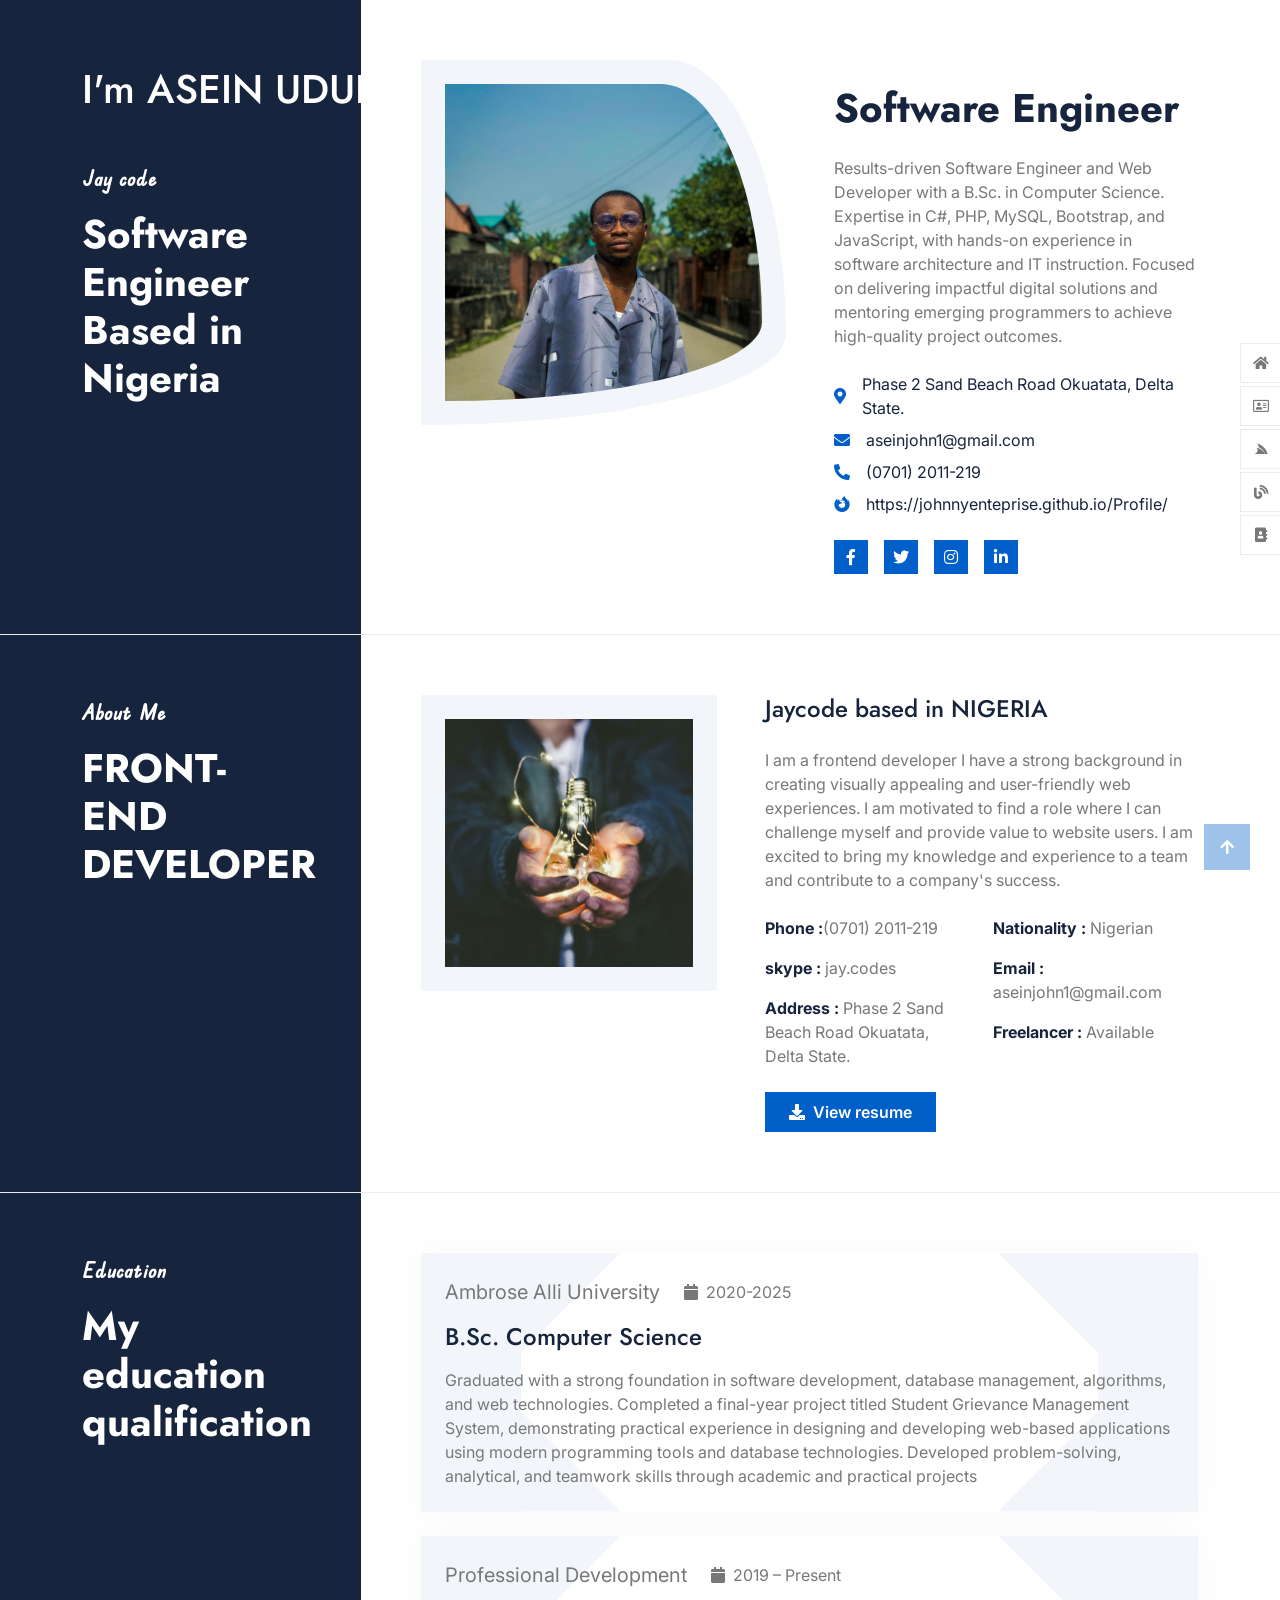
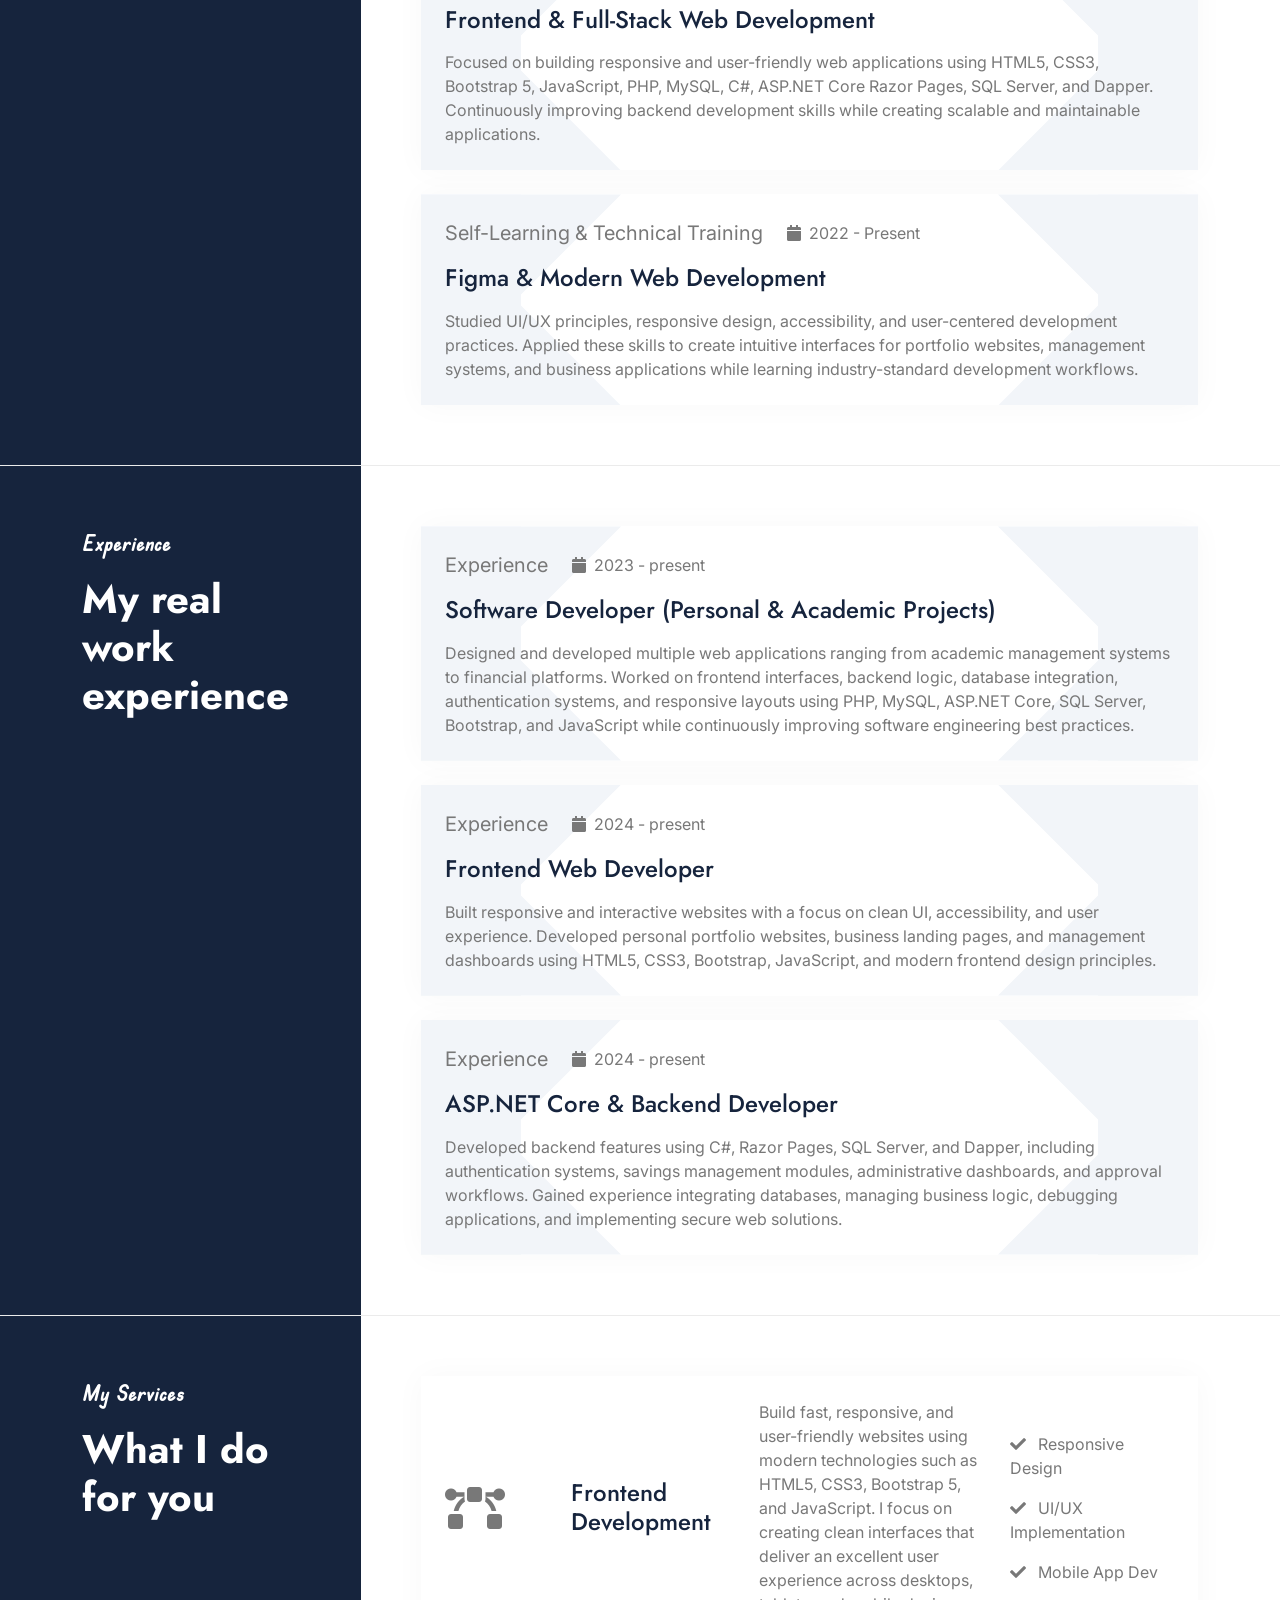
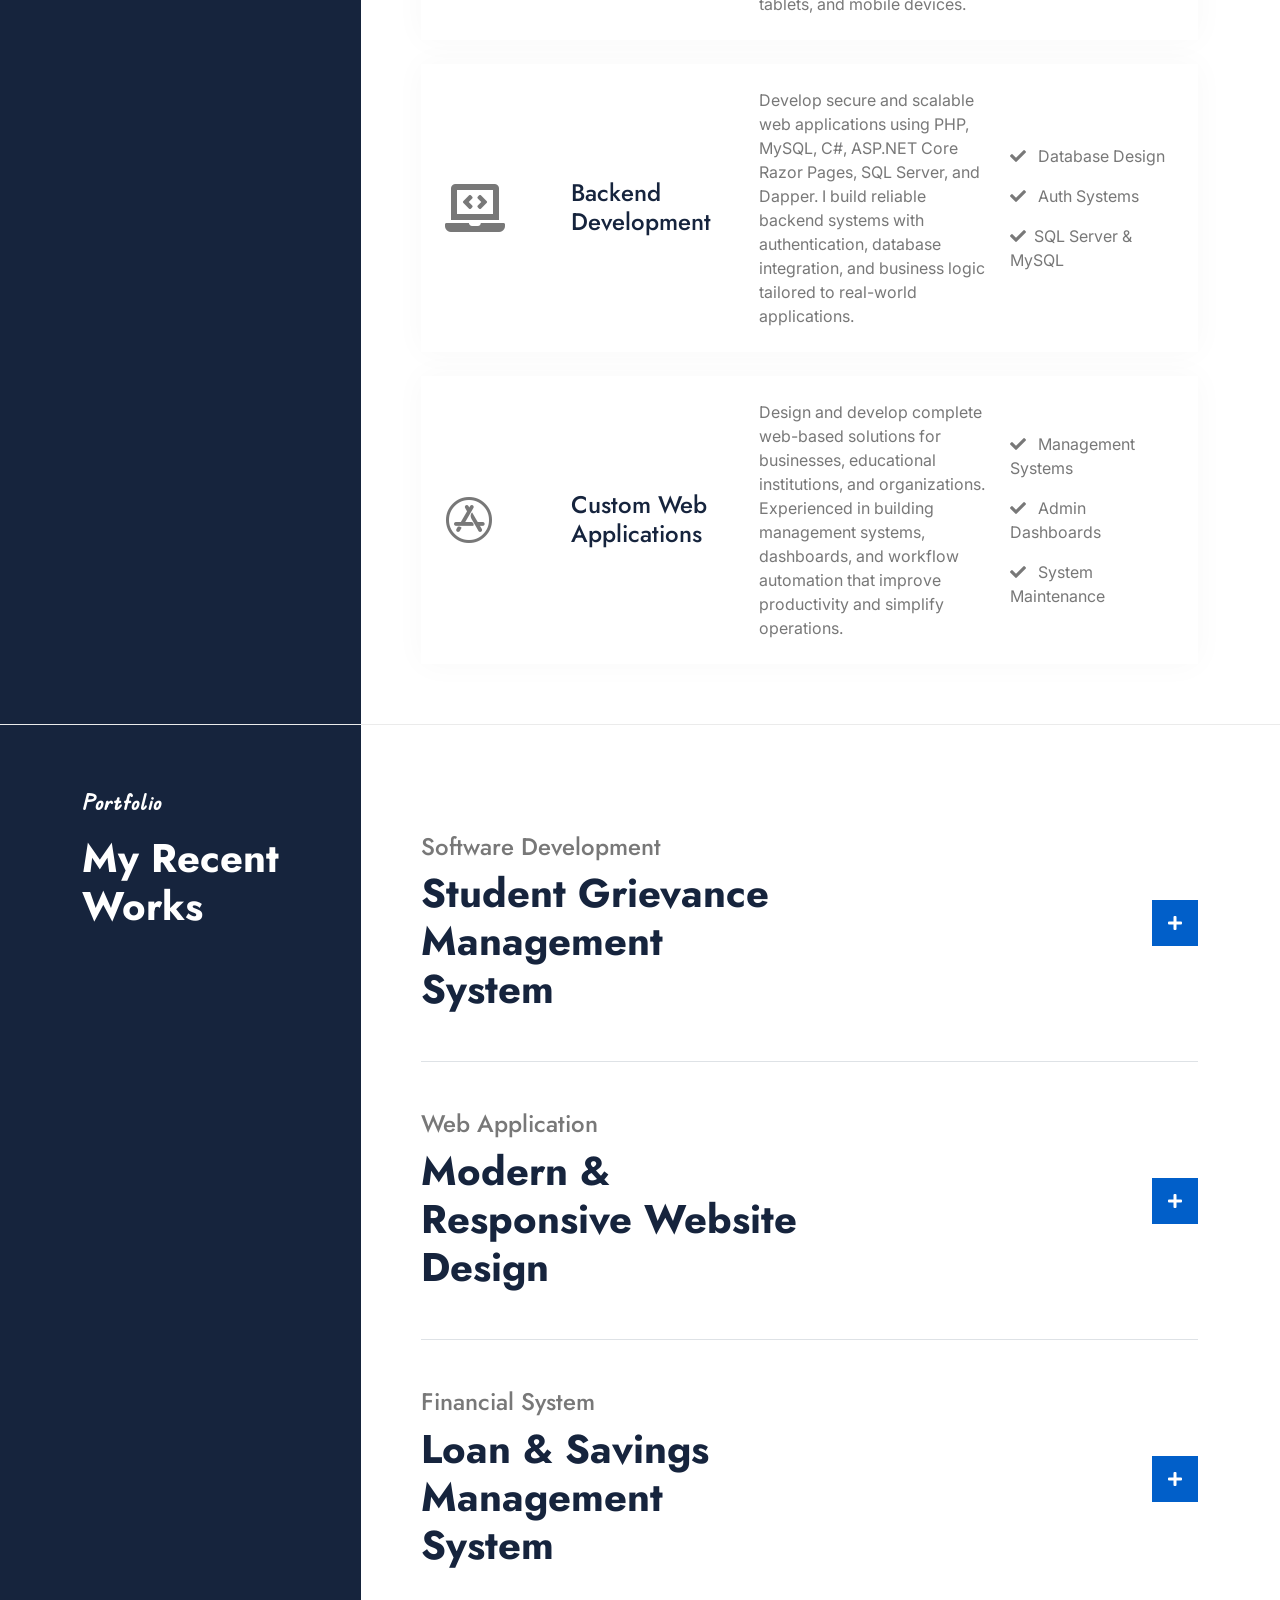
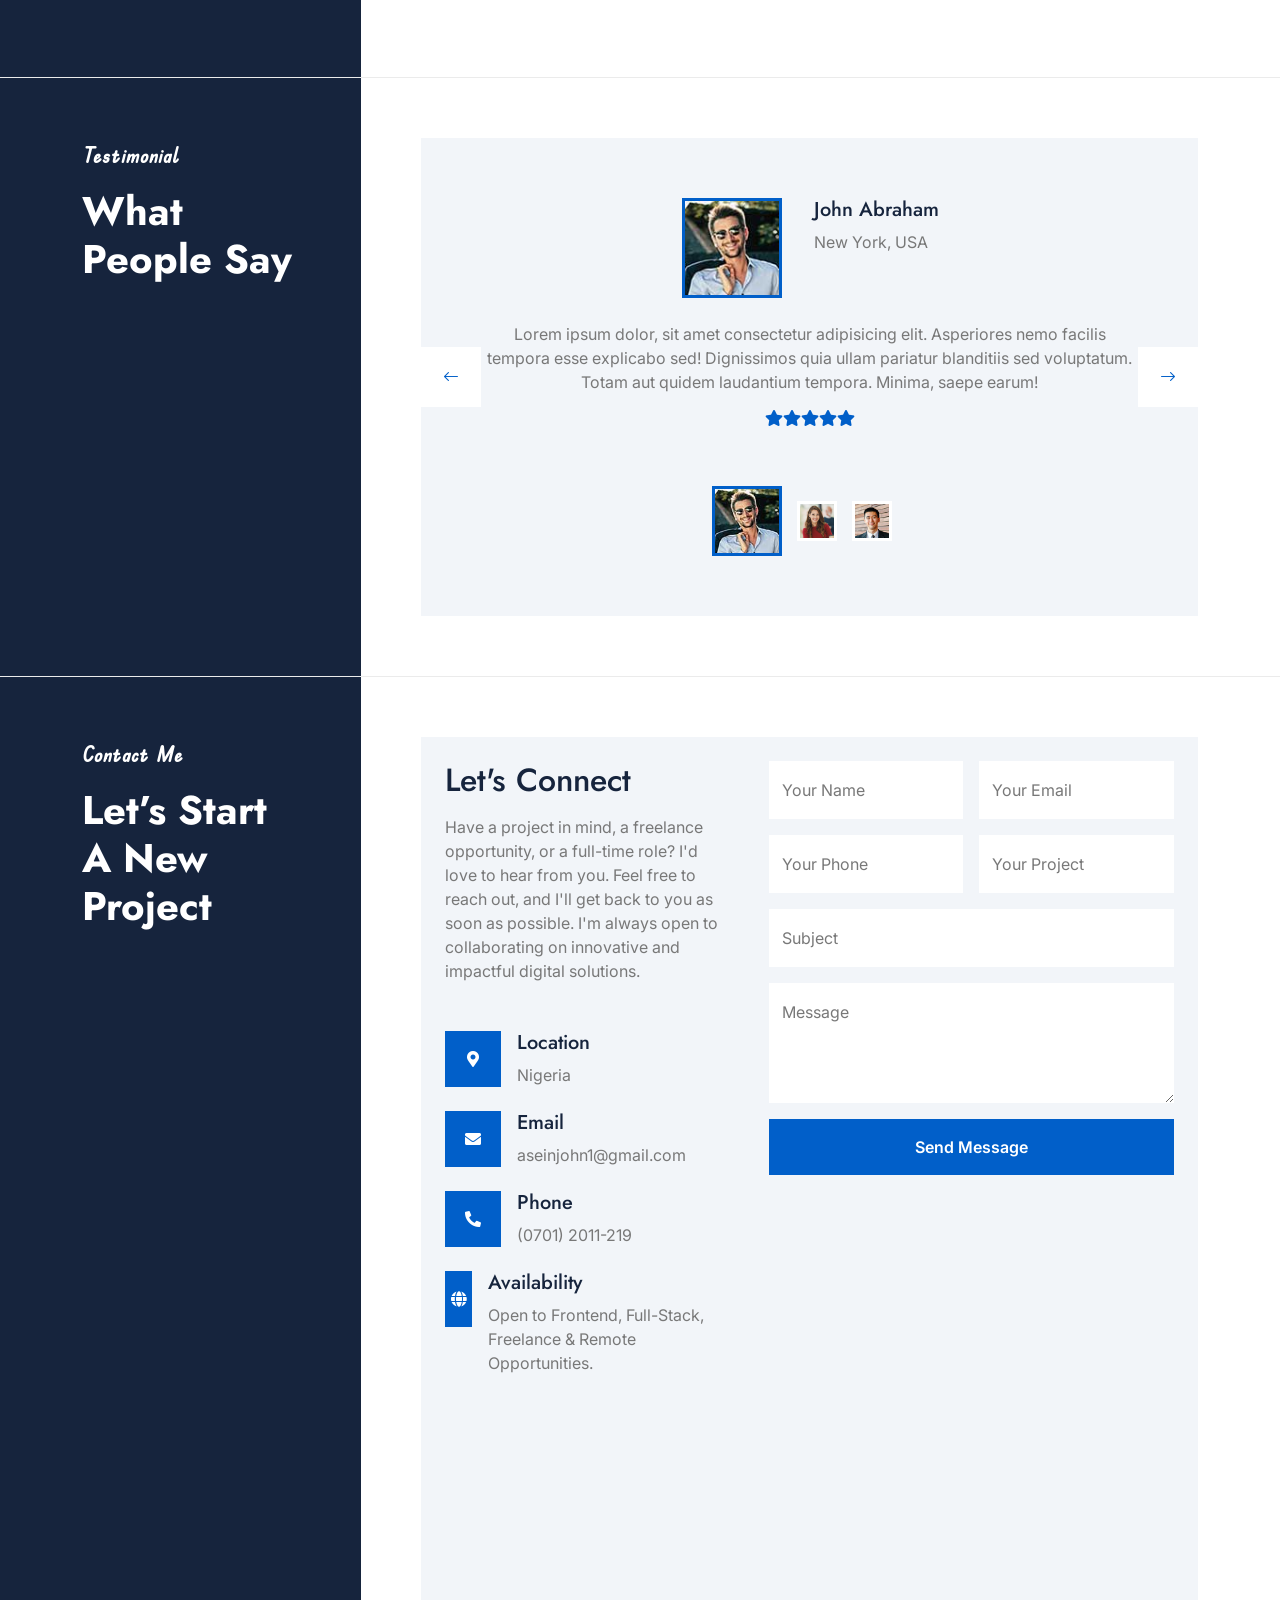
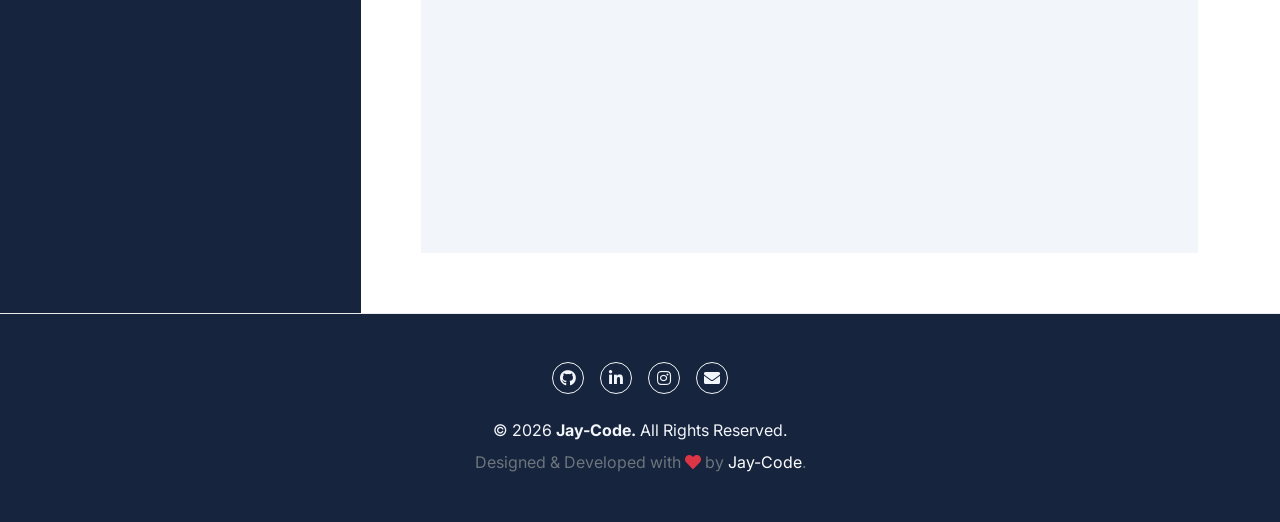
==== jaycoat-portfolio/index.html @ 839c41bf "Update contact page and deploy" ====
<!DOCTYPE html>
<html lang="en">

    <head>
        <meta charset="utf-8">
        <title>AUE - Jay-Code | Software Engineer</title>
        <meta content="width=device-width, initial-scale=1.0" name="viewport">
        <meta content="" name="keywords">
        <meta content="" name="description">

        <!-- Google Web Fonts -->
        <link rel="preconnect" href="https://fonts.googleapis.com">
        <link rel="preconnect" href="https://fonts.gstatic.com" crossorigin>
        <link href="https://fonts.googleapis.com/css2?family=Inter:wght@100..900&family=Edu+TAS+Beginner:wght@400..700&family=Jost:ital,wght@0,100..900;1,100..900&display=swap" rel="stylesheet">

        <!-- Icon Font Stylesheet -->
        <link rel="stylesheet" href="https://use.fontawesome.com/releases/v5.15.4/css/all.css"/>
        <link href="https://cdn.jsdelivr.net/npm/bootstrap-icons@1.4.1/font/bootstrap-icons.css" rel="stylesheet">

        <!-- Libraries Stylesheet -->
        <link rel="stylesheet" href="lib/animate/animate.min.css"/>
        <link href="lib/lightbox/css/lightbox.min.css" rel="stylesheet">
        <link href="lib/owlcarousel/assets/owl.carousel.min.css" rel="stylesheet">

        <link rel="icon" href="images/logo.png" type="image/x-icon">

        <!-- Customized Bootstrap Stylesheet -->
        <link href="css/bootstrap.min.css" rel="stylesheet">

        <!-- Template Stylesheet -->
        <link href="css/style.css" rel="stylesheet">

      

        <style>
            body.loader-active {
                overflow: hidden;
            }

            .site-loader {
                position: fixed;
                inset: 0;
                z-index: 99999;
                display: flex;
                align-items: center;
                justify-content: center;
                background: linear-gradient(135deg, #0f172a 0%, #111827 100%);
                transition: opacity 0.4s ease, visibility 0.4s ease;
            }

            .site-loader.is-hidden {
                opacity: 0;
                visibility: hidden;
                pointer-events: none;
            }

            .site-loader .loader-card {
                width: min(90vw, 420px);
                padding: 28px 24px;
                border-radius: 20px;
                background: rgba(255, 255, 255, 0.1);
                backdrop-filter: blur(12px);
                border: 1px solid rgba(255, 255, 255, 0.15);
                box-shadow: 0 20px 45px rgba(0, 0, 0, 0.35);
            }

            .site-loader .progress-bar {
                width: 100%;
                height: 30px;
                background: rgba(255, 255, 255, 0.18);
                border-radius: 999px;
                overflow: hidden;
                position: relative;
            }

            .site-loader .bar-fill {
                width: 0%;
                height: 100%;
                background: linear-gradient(90deg, #024abf 0%, #2b6fd6 100%);
                transition: width 0.06s linear;
            }

            .site-loader .percent {
                position: absolute;
                inset: 0;
                display: grid;
                place-items: center;
                font-weight: 700;
                color: #fff;
                font-size: 0.95rem;
            }

            .site-loader .status {
                display: block;
                margin-top: 15px;
                text-align: center;
                font-size: 1rem;
                color: #e5e7eb;
            }
        </style>
    </head>

    <body>

        <div id="siteLoader" class="site-loader">
            <div class="loader-card">
                <div class="progress-bar">
                    <div class="bar-fill"></div>
                    <div class="percent">0%</div>
                </div>
                <span class="status">Loading...</span>
            </div>
        </div>


        <!-- Navbar Start -->
        <div class="container-fluid nav-section border-0">
            <nav class="navbar navbar-light">
                <div class="navbar-nav flex-column">
                    <a href="#jayHome" class="nav-item nav-link active"><span class="fa fa-home"></span> Home</a>
                    <a href="#jayAbout" class="nav-item nav-link"><span class="far fa-address-card"></span> About</a>
                    <a href="#jayService" class="nav-item nav-link"><span class="fab fa-servicestack"></span> Service</a>
                    <a href="#jayPortfolio" class="nav-item nav-link"><span class="fa fa-blog"></span> Projects</a>
                    <a href="#jayContact" class="nav-item nav-link"><span class="fas fa-address-book"></span> Contact</a>
                </div>
            </nav>
        </div>
        <!-- Navbar End -->

        <!-- Header Start -->
        <div class="container-fluid" id="jayHome">
            <div class="container">
                <div class="row g-0">
                    <div class="col-12 col-lg-3">
                        <div class="header-content bg-dark h-100 pt-6 pe-6 pb-6">
                            <a href="index.html" class="navbar-brand d-inline-flex pb-5 wow fadeInUp" data-wow-delay="0.1s">
                                <h1 class="display-8 text-white mb-0">I'm ASEIN UDUEHI</h1>
                            </a>
                            <div class="text-start d-flex flex-column justify-content-center wow fadeInUp" data-wow-delay="0.3s">
                                <p class="text-white sub-title"> Jay code </p>
                                <h1 class="display-6 text-white mb-0">Software Engineer Based in Nigeria</h1>
                            </div>
                        </div>
                    </div>
                    <div class="col-12 col-lg-9">
                        <div class="header-img d-flex h-100 pt-6 ps-6 pb-6">
                            <div class="row g-5">
                                <div class="col-xl-6 wow fadeInUp" data-wow-delay="0.1s">
                                    <div class="bg-light p-4" style="border-radius: 68% 32% 100% 0% / 0% 75% 25% 100%;">
                                        <img src="img/header-img.jpg" class="img-fluid w-100" style="border-radius: 68% 32% 100% 0% / 0% 75% 25% 100%;" alt="Asein Uduehi">
                                    </div>
                                </div>
                                <div class="col-xl-6 wow fadeInUp" data-wow-delay="0.3s">
                                    <h1 class="display-6 mb-4">  <h1 class="display-6 mb-4"><span id="role-swapper">Software Engineer</span></h1></h1>
                                    <p class="mb-4">
                                        Results-driven Software Engineer and Web Developer with a B.Sc. in Computer Science. 
                                        Expertise in C#, PHP, MySQL, Bootstrap, and JavaScript, with hands-on experience in software architecture and IT instruction. 
                                        Focused on delivering impactful digital solutions and mentoring emerging programmers to achieve high-quality project outcomes.
                                    </p>
                                    <div class="d-flex align-items-center mb-2">
                                        <i class="fas fa-map-marker-alt text-primary me-3"></i>
                                        <p class="text-dark mb-0">Phase 2 Sand Beach Road Okuatata, Delta State.</p>
                                    </div>
                                    <div class="d-flex align-items-center mb-2">
                                        <i class="fas fa-envelope text-primary me-3"></i>
                                        <p class="text-dark mb-0">aseinjohn1@gmail.com</p>
                                    </div>
                                    <div class="d-flex align-items-center mb-2">
                                        <i class="fa fa-phone-alt text-primary me-3"></i>
                                        <p class="text-dark mb-0">(0701) 2011-219</p>
                                    </div>
                                    <div class="d-flex align-items-center mb-4">
                                        <i class="fab fa-firefox-browser text-primary me-3"></i>
                                        <p class="text-dark mb-0">https://johnnyenteprise.github.io/Profile/</p>
                                    </div>
                                    <div class="d-flex">
                                        <a class="btn btn-primary btn-sm-square me-3" href="https://www.facebook.com/profile.php?id=61583780985364"><i class="fab fa-facebook-f text-white"></i></a>
                                        <a class="btn btn-primary btn-sm-square me-3" href="https://twitter.com/jaycoat7"><i class="fab fa-twitter text-white"></i></a>
                                        <a class="btn btn-primary btn-sm-square me-3" href="https://www.instagram.com/aseinuduehi/?__pwa=1#"><i class="fab fa-instagram text-white"></i></a>
                                        <a class="btn btn-primary btn-sm-square me-0" href="https://www.linkedin.com/in/uduehi-asein-5883b42bb"><i class="fab fa-linkedin-in text-white"></i></a>
                                    </div>
                                </div>
                            </div>
                        </div>
                    </div>
                </div>
            </div>
        </div>
        <!-- Header End -->


        <!-- About Start -->
        <div class="container-fluid" id="jayAbout">
            <div class="container">
                <div class="row g-0">
                    <div class="col-12 col-lg-3">
                        <div class="about-header bg-dark h-100 pt-6 pe-6 pb-6">
                            <div class="text-start d-flex flex-column justify-content-center wow fadeInUp" data-wow-delay="0.1s">
                                <p class="text-white sub-title">About Me</p>
                                <h1 class="display-6 text-white mb-0">  FRONT-END DEVELOPER </h1>
                            </div>
                        </div>
                    </div>
                    <div class="col-12 col-lg-9">
                        <div class="about-content h-100 pt-6 ps-6 pb-6">
                            <div class="row g-5">
                                <div class="col-xl-5">
                                    <div class="about-img bg-light p-4 wow fadeInUp" data-wow-delay="0.1s">
                                        <img src="img/about.jpg" class="img-fluid w-100" alt="Image">
                                        <div class="sosial-icon">
                                            <a class="btn btn-primary btn-sm-square mb-3" href="https://www.facebook.com/profile.php?id=61583780985364"><i class="fab fa-facebook-f text-white"></i></a>
                                            <a class="btn btn-primary btn-sm-square mb-3" href="https://twitter.com/jaycoat7"><i class="fab fa-twitter text-white"></i></a>
                                            <a class="btn btn-primary btn-sm-square mb-3" href="https://www.instagram.com/aseinuduehi/?__pwa=1#"><i class="fab fa-instagram text-white"></i></a>
                                            <a class="btn btn-primary btn-sm-square mb-0" href="https://www.linkedin.com/in/uduehi-asein-5883b42bb"><i class="fab fa-linkedin-in text-white"></i></a>
                                        </div>
                                    </div>
                                </div>
                                <div class="col-xl-7 wow fadeInUp" data-wow-delay="0.3s">
                                    <h4 class="mb-4">Jaycode based in NIGERIA</h4>
                                    <p class="mb-4">I am a frontend developer I have a strong background in creating visually appealing and user-friendly web experiences. 
                                        I am motivated to find a role where I can challenge myself and provide value to website users.
                                         I am excited to bring my knowledge and experience to a team and contribute to a company's success.
                                    </p>
                                    <div class="row g-4 mb-4">
                                        <div class="col-6">
                                            <p><strong class="fw-bold text-dark">Phone :</strong>(0701) 2011-219</p>
                                            <p><strong class="fw-bold text-dark">skype :</strong> jay.codes</p>
                                            <p class="mb-0"><strong class="fw-bold text-dark">Address :</strong> Phase 2 Sand Beach Road Okuatata, Delta State.</p>
                                        </div>
                                        <div class="col-6">
                                            <p><strong class="fw-bold text-dark">Nationality :</strong> Nigerian</p>
                                            <p><strong class="fw-bold text-dark">Email :</strong> aseinjohn1@gmail.com</p>
                                            <p class="mb-0"><strong class="fw-bold text-dark">Freelancer :</strong> Available</p>
                                        </div>
                                    </div>
                                    <a href="https://docs.google.com/document/d/1QkVNBqqzYE8XVOeIa-TASbhjS-wvvCAhAYAEY6Vga-4/edit?usp=sharing" class="btn btn-primary py-2 px-4"> <i class="fas fa-download me-2"></i>View resume</a>
                                </div>
                            </div>
                        </div>
                    </div>
                </div>
            </div>
        </div>
        <!-- About End -->


        <!-- Education Start -->
        <div class="container-fluid">
            <div class="container">
                <div class="row g-0">
                    <div class="col-lg-3">
                        <div class="education-header bg-dark h-100 pt-6 pe-6 pb-6">
                            <div class="text-start d-flex flex-column justify-content-center wow fadeInUp" data-wow-delay="0.1s">
                                <p class="text-white sub-title">Education</p>
                                <h1 class="display-6 text-white mb-0">My education qualification</h1>
                            </div>
                        </div>
                    </div>
                    <div class="col-lg-9">
                        <div class="education-content h-100 pt-6 ps-6 pb-6">
                            <div class="row g-4">
                                <div class="col-12">
                                    <div class="education-item rounded p-4 h-100 wow fadeInUp" data-wow-delay="0.1s">
                                        <div class="d-flex align-items-center mb-3">
                                            <p class="fs-5 mb-0 me-4">Ambrose Alli University</p>
                                            <div>
                                                <span class="fa fa-calendar me-1"></span> 2020-2025
                                            </div>
                                        </div>
                                        <h4 class="mb-3">B.Sc. Computer Science</h4>
                                        <p class="mb-0">Graduated with a strong foundation in software development, database management, algorithms, 
                                            and web technologies. Completed a final-year project titled Student Grievance Management System, demonstrating practical experience 
                                            in designing and developing web-based applications using modern programming tools and database technologies. 
                                            Developed problem-solving, analytical, and teamwork skills through academic and practical projects
                                        </p>
                                    </div>
                                </div>
                                <div class="col-12">
                                    <div class="education-item rounded p-4 h-100 wow fadeInUp" data-wow-delay="0.3s">
                                        <div class="d-flex align-items-center mb-3">
                                            <p class="fs-5 mb-0 me-4">Professional Development</p>
                                            <div>
                                                <span class="fa fa-calendar me-1"></span> 2019 – Present
                                            </div>
                                        </div>
                                        <h4 class="mb-3">Frontend & Full-Stack Web Development</h4>
                                        <p class="mb-0">Focused on building responsive and user-friendly web applications using HTML5, CSS3, Bootstrap 5,
                                             JavaScript, PHP, MySQL, C#, ASP.NET Core Razor Pages, SQL Server, and Dapper.
                                             Continuously improving backend development skills while creating scalable and maintainable applications.
                                        </p>
                                    </div>
                                </div>
                                <div class="col-12">
                                    <div class="education-item rounded p-4 h-100 wow fadeInUp" data-wow-delay="0.5s">
                                        <div class="d-flex align-items-center mb-3">
                                            <p class="fs-5 mb-0 me-4">Self-Learning & Technical Training</p>
                                            <div>
                                                <span class="fa fa-calendar me-1"></span> 2022 - Present
                                            </div>
                                        </div>
                                        <h4 class="mb-3">Figma & Modern Web Development</h4>
                                        <p class="mb-0">Studied UI/UX principles, responsive design, accessibility, and user-centered development practices. 
                                            Applied these skills to create intuitive interfaces for portfolio websites, management systems, 
                                            and business applications while learning industry-standard development workflows.
                                        </p>
                                    </div>
                                </div>
                            </div>
                        </div>
                    </div>
                </div>
            </div>
        </div>
        <!-- Education End -->

        <!-- Experience Start -->
        <div class="container-fluid">
            <div class="container">
                <div class="row g-0">
                    <div class="col-lg-3">
                        <div class="experience-header bg-dark h-100 pt-6 pe-6 pb-6">
                            <div class="text-start d-flex flex-column justify-content-center wow fadeInUp" data-wow-delay="0.1s">
                                <p class="text-white sub-title">Experience</p>
                                <h1 class="display-6 text-white mb-0">My real work experience</h1>
                            </div>
                        </div>
                    </div>
                    <div class="col-lg-9">
                        <div class="experience-content h-100 pt-6 ps-6 pb-6">
                            <div class="row g-4">
                                <div class="col-12">
                                    <div class="experience-item rounded p-4 h-100 wow fadeInUp" data-wow-delay="0.1s">
                                        <div class="d-flex align-items-center mb-3">
                                            <p class="fs-5 mb-0 me-4"> Experience</p>
                                            <div>
                                                <span class="fa fa-calendar me-1"></span> 2023 - present
                                            </div>
                                        </div>
                                        <h4 class="mb-3">Software Developer (Personal & Academic Projects)</h4>
                                        <p class="mb-0">Designed and developed multiple web applications ranging from academic management systems to financial platforms.
                                             Worked on frontend interfaces, backend logic, database integration, authentication systems, and 
                                             responsive layouts using PHP, MySQL, ASP.NET Core, SQL Server, Bootstrap,
                                             and JavaScript while continuously improving software engineering best practices.
                                        </p>
                                    </div>
                                </div>
                                <div class="col-12">
                                    <div class="experience-item rounded p-4 h-100 wow fadeInUp" data-wow-delay="0.3s">
                                        <div class="d-flex align-items-center mb-3">
                                            <p class="fs-5 mb-0 me-4">Experience</p>
                                            <div>
                                                <span class="fa fa-calendar me-1"></span> 2024 - present
                                            </div>
                                        </div>
                                        <h4 class="mb-3">Frontend Web Developer</h4>
                                        <p class="mb-0">Built responsive and interactive websites with a focus on clean UI, accessibility, and user experience.
                                             Developed personal portfolio websites, business landing pages, 
                                            and management dashboards using HTML5, CSS3, Bootstrap, JavaScript, and modern frontend design principles.
                                        </p>
                                    </div>
                                </div>
                                <div class="col-12">
                                    <div class="experience-item rounded p-4 h-100 wow fadeInUp" data-wow-delay="0.5s">
                                        <div class="d-flex align-items-center mb-3">
                                            <p class="fs-5 mb-0 me-4">Experience</p>
                                            <div>
                                                <span class="fa fa-calendar me-1"></span> 2024 - present
                                            </div>
                                        </div>
                                        <h4 class="mb-3">ASP.NET Core & Backend Developer</h4>
                                        <p class="mb-0">Developed backend features using C#, Razor Pages, SQL Server, and Dapper, including authentication systems, savings management modules,
                                             administrative dashboards, and approval workflows. 
                                            Gained experience integrating databases, managing business logic, debugging applications, and implementing secure web solutions.
                                        </p>
                                    </div>
                                </div>
                            </div>
                        </div>
                    </div>
                </div>
            </div>
        </div>
        <!-- Exparience End -->


        <!-- Service Start -->
        <div class="container-fluid" id="jayService">
            <div class="container">
                <div class="row g-0">
                    <div class="col-lg-3">
                        <div class="service-header h-100 bg-dark pt-6 pe-6 pb-6">
                            <div class="text-start d-flex flex-column justify-content-center wow fadeInUp" data-wow-delay="0.1s">
                                <p class="text-white sub-title">My Services</p>
                                <h1 class="display-6 text-white mb-0">What I do for you</h1>
                            </div>
                        </div>
                    </div>
                    <div class="col-lg-9">
                        <div class="service-content h-100 pt-6 ps-6 pb-6">
                            <div class="row g-4">
                                <div class="col-12">
                                    <div class="service-item p-4 wow fadeInUp" data-wow-delay="0.1s">
                                        <div class="row g-4 align-items-center">
                                            <div class="col-xl-2">
                                                <i class="fas fa-bezier-curve fa-3x"></i>
                                            </div>
                                            <div class="col-xl-3">
                                                <h4 class="mb-0">Frontend Development</h4>
                                            </div>
                                            <div class="col-xl-4">
                                                <p class="mb-0">Build fast, responsive, and user-friendly websites using modern technologies such as HTML5, CSS3, Bootstrap 5, and JavaScript.
                                                     I focus on creating clean interfaces that deliver an excellent user experience across desktops, tablets, and mobile devices.
                                                </p>
                                            </div>
                                            <div class="col-xl-3">
                                                <p><i class="fa fa-check me-2"></i> Responsive  Design</p>
                                                <p><i class="fa fa-check me-2"></i> UI/UX Implementation</p>
                                                <p class="mb-0"><i class="fa fa-check me-2"></i> Mobile App Dev</p>
                                                                                            
                                            </div>
                                        </div>
                                    </div>
                                </div>
                                <div class="col-12">
                                    <div class="service-item p-4 wow fadeInUp" data-wow-delay="0.3s">
                                        <div class="row g-4 align-items-center">
                                            <div class="col-xl-2">
                                                <i class="fas fa-laptop-code fa-3x"></i>
                                            </div>
                                            <div class="col-xl-3">
                                                <h4 class="mb-0">Backend Development</h4>
                                            </div>
                                            <div class="col-xl-4">
                                                <p class="mb-0">Develop secure and scalable web applications using PHP, MySQL, C#, ASP.NET Core Razor Pages, SQL Server, and Dapper.
                                                     I build reliable backend systems with authentication, database integration, and business logic tailored to real-world applications.
                                                </p>
                                            </div>
                                            <div class="col-xl-3">
                                                <p><i class="fa fa-check me-2"></i> Database Design</p>
                                                <p><i class="fa fa-check me-2"></i> Auth Systems</p>
                                                <p class="mb-0"><i class="fa fa-check me-2"></i>SQL Server & MySQL</p>
                                            </div>
                                        </div>
                                    </div>
                                </div>
                                <div class="col-12">
                                    <div class="service-item p-4 wow fadeInUp" data-wow-delay="0.5s">
                                        <div class="row g-4 align-items-center">
                                            <div class="col-xl-2">
                                                <i class="fab fa-app-store fa-3x"></i>
                                            </div>
                                            <div class="col-xl-3">
                                                <h4 class="mb-0">Custom Web Applications</h4>
                                            </div>
                                            <div class="col-xl-4">
                                                <p class="mb-0">Design and develop complete web-based solutions for businesses, educational institutions, and organizations.
                                                     Experienced in building management systems, dashboards, and workflow automation that improve productivity and simplify operations.
                                                </p>
                                            </div>
                                            <div class="col-xl-3">
                                                <p><i class="fa fa-check me-2"></i> Management Systems</p>
                                                <p><i class="fa fa-check me-2"></i> Admin Dashboards</p>                                              
                                                <p class="mb-0"><i class="fa fa-check me-2"></i> System Maintenance</p>
                                            </div>
                                        </div>
                                    </div>
                                </div>
                            </div>
                        </div>
                    </div>
                </div>
            </div>
        </div>
        <!-- Service End -->


        <!-- Portfolio Start -->
        <div class="container-fluid" id="jayPortfolio">
            <div class="container">
                <div class="row g-0">
                    <div class="col-lg-3">
                        <div class="portfolio-header h-100 bg-dark pt-6 pe-6 pb-6">
                            <div class="text-start d-flex flex-column justify-content-center wow fadeInUp" data-wow-delay="0.1s">
                                <p class="text-white sub-title">Portfolio</p>
                                <h1 class="display-6 text-white mb-0">My Recent Works</h1>
                            </div>
                        </div>
                    </div>
                    <div class="col-lg-9">
                        <div class="portfolio-content h-100 pt-6 ps-6 pb-6">
                            <div class="portfolio-item py-5 border-bottom wow fadeInUp" data-wow-delay="0.1s">
                                <div class="row g-4 align-items-center">
                                    <div class="col-xl-6">
                                        <h4 class="text-body">Software Development</h4>
                                        <h1 class="display-6 mb-0">Student Grievance Management System</h1>
                                    </div>
                                    <div class="col-9 col-xl-4">
                                        <div class="portfolio-img">
                                            <div class="portfolio-img-inner">
                                                <img src="img/Portfolio-1.jpg" class="img-fluid" alt="Image">
                                            </div>
                                        </div>
                                    </div>
                                    <div class="col-3 col-xl-2">
                                        <div class="view-img">
                                            <a href="img/Portfolio-1.jpg" class="btn btn-primary btn-lg-square"  data-lightbox="Portfolio-1"><i class="fas fa-plus"></i></a>
                                        </div>
                                    </div>
                                </div>
                            </div>
                            <div class="portfolio-item py-5 border-bottom wow fadeInUp" data-wow-delay="0.3s">
                                <div class="row g-4 align-items-center">
                                    <div class="col-xl-6">
                                        <h4 class="text-body">Web Application</h4>
                                        <h1 class="display-6 mb-0">Modern & Responsive Website Design</h1>
                                    </div>
                                    <div class="col-9 col-xl-4">
                                        <div class="portfolio-img">
                                            <div class="portfolio-img-inner">
                                                <img src="img/portfolio-2.jpg" class="img-fluid" alt="Image">
                                            </div>
                                        </div>
                                    </div>
                                    <div class="col-3 col-xl-2">
                                        <div class="view-img">
                                            <a href="img/portfolio-2.jpg" class="btn btn-primary btn-lg-square"  data-lightbox="portfolio-2"><i class="fas fa-plus"></i></a>
                                        </div>
                                    </div>
                                </div>
                            </div>
                            <div class="portfolio-item py-5 wow fadeInUp" data-wow-delay="0.5s">
                                <div class="row g-4 align-items-center">
                                    <div class="col-xl-6">
                                        <h4 class="text-body">Financial System</h4>
                                        <h1 class="display-6 mb-0">Loan & Savings Management System</h1>
                                    </div>
                                    <div class="col-9 col-xl-4">
                                        <div class="portfolio-img">
                                            <div class="portfolio-img-inner">
                                                <img src="img/portfolio-3.jpg" class="img-fluid" alt="Image">
                                            </div>
                                        </div>
                                    </div>
                                    <div class="col-3 col-xl-2">
                                        <div class="view-img">
                                            <a href="img/portfolio-3.jpg" class="btn btn-primary btn-lg-square"  data-lightbox="portfolio-3"><i class="fas fa-plus"></i></a>
                                        </div>
                                    </div>
                                </div>
                            </div>
                        </div>
                    </div>
                </div>
            </div>
        </div>
        <!-- Portfolio End -->


        <!-- Testimonial Start -->
        <div class="container-fluid">
            <div class="container">
                <div class="row g-0">
                    <div class="col-lg-3">
                        <div class="testimonial-header h-100 bg-dark pt-6 pe-6 pb-6">
                            <div class="text-start d-flex flex-column justify-content-center wow fadeInUp" data-wow-delay="0.1s">
                                <p class="text-white sub-title">Testimonial</p>
                                <h1 class="display-6 text-white mb-0">What People Say</h1>
                            </div>
                        </div>
                    </div>
                    <div class="col-lg-9">
                        <div class="testimonial-content h-100 pt-6 ps-6 pb-6">
                            <div class="testimonial-carousel owl-carousel bg-light wow fadeInUp" data-wow-delay="0.1s">
                                <div class="testimonial-item" data-dot="<img class='img-fluid' src='img/testimonial-img-1.jpg' alt=''>">
                                    <div class="row gy-4 gx-2 mb-4">
                                        <div class="col-sm-6">
                                            <div class="d-flex justify-content-sm-end">
                                                <div class="testimonial-inner-img border border-primary border-3 me-4" style="width: 100px; height: 100px;">
                                                    <img src="img/testimonial-img-1.jpg" class="img-fluid" style="object-fit: cover;" alt="">
                                                </div>
                                            </div>
                                        </div>
                                        <div class="col-sm-6">
                                            <div>
                                                <h5 class="mb-2">John Abraham</h5>
                                                <p class="mb-0">New York, USA</p>
                                            </div>
                                        </div>
                                    </div>
                                    <div class="text-sm-center">
                                        <p>Lorem ipsum dolor, sit amet consectetur adipisicing elit. Asperiores nemo facilis tempora esse explicabo sed! Dignissimos quia ullam pariatur blanditiis sed voluptatum. Totam aut quidem laudantium tempora. Minima, saepe earum!
                                        </p>
                                        <div class="d-flex justify-content-sm-center">
                                            <i class="fas fa-star text-primary"></i>
                                            <i class="fas fa-star text-primary"></i>
                                            <i class="fas fa-star text-primary"></i>
                                            <i class="fas fa-star text-primary"></i>
                                            <i class="fas fa-star text-primary"></i>
                                        </div>
                                    </div>
                                </div>
                                <div class="testimonial-item" data-dot="<img class='img-fluid' src='img/testimonial-img-2.jpg' alt=''>">
                                    <div class="row gy-4 gx-2 mb-4">
                                        <div class="col-sm-6">
                                            <div class="d-flex justify-content-sm-end">
                                                <div class="testimonial-inner-img border border-primary border-3 me-4" style="width: 100px; height: 100px;">
                                                    <img src="img/testimonial-img-2.jpg" class="img-fluid" style="object-fit: cover;" alt="">
                                                </div>
                                            </div>
                                        </div>
                                        <div class="col-sm-6">
                                            <div>
                                                <h5 class="mb-2">John Abraham</h5>
                                                <p class="mb-0">New York, USA</p>
                                            </div>
                                        </div>
                                    </div>
                                    <div class="text-sm-center">
                                        <p>Lorem ipsum dolor, sit amet consectetur adipisicing elit. Asperiores nemo facilis tempora esse explicabo sed! Dignissimos quia ullam pariatur blanditiis sed voluptatum. Totam aut quidem laudantium tempora. Minima, saepe earum!
                                        </p>
                                        <div class="d-flex justify-content-sm-center">
                                            <i class="fas fa-star text-primary"></i>
                                            <i class="fas fa-star text-primary"></i>
                                            <i class="fas fa-star text-primary"></i>
                                            <i class="fas fa-star text-primary"></i>
                                            <i class="fas fa-star text-primary"></i>
                                        </div>
                                    </div>
                                </div>
                                <div class="testimonial-item" data-dot="<img class='img-fluid' src='img/testimonial-img-3.jpg' alt=''>">
                                    <div class="row gy-4 gx-2 mb-4">
                                        <div class="col-sm-6">
                                            <div class="d-flex justify-content-sm-end">
                                                <div class="testimonial-inner-img border border-primary border-3 me-4" style="width: 100px; height: 100px;">
                                                    <img src="img/testimonial-img-3.jpg" class="img-fluid" style="object-fit: cover;" alt="">
                                                </div>
                                            </div>
                                        </div>
                                        <div class="col-sm-6">
                                            <div>
                                                <h5 class="mb-2">John Abraham</h5>
                                                <p class="mb-0">New York, USA</p>
                                            </div>
                                        </div>
                                    </div>
                                    <div class="text-sm-center">
                                        <p>Lorem ipsum dolor, sit amet consectetur adipisicing elit. Asperiores nemo facilis tempora esse explicabo sed! Dignissimos quia ullam pariatur blanditiis sed voluptatum. Totam aut quidem laudantium tempora. Minima, saepe earum!
                                        </p>
                                        <div class="d-flex justify-content-sm-center">
                                            <i class="fas fa-star text-primary"></i>
                                            <i class="fas fa-star text-primary"></i>
                                            <i class="fas fa-star text-primary"></i>
                                            <i class="fas fa-star text-primary"></i>
                                            <i class="fas fa-star text-primary"></i>
                                        </div>
                                    </div>
                                </div>
                            </div>
                        </div>
                    </div>
                </div>
            </div>
        </div>
        <!-- Testimonial End -->


        <!-- Contact Start -->
        <div class="container-fluid" id="jayContact">
            <div class="container">
                <div class="row g-0">
                    <div class="col-lg-3">
                        <div class="contact-header h-100 bg-dark pt-6 pe-6 pb-6">
                            <div class="text-start d-flex flex-column justify-content-center wow fadeInUp" data-wow-delay="0.1s">
                                <p class="text-white sub-title">Contact Me</p>
                                <h1 class="display-6 text-white mb-0">Let’s Start A New Project</h1>
                            </div>
                        </div>
                    </div>
                    <div class="col-lg-9">
                       <div class="contact-content h-100 pt-6 ps-6 pb-6">
                            <div class="bg-light p-4">
                                <div class="row g-5">
                                    <div class="col-xl-5 wow fadeInUp" data-wow-delay="0.1s">

    <h2 class="mb-3">Let's Connect</h2>

    <p class="mb-5">
        Have a project in mind, a freelance opportunity, or a full-time role? I'd love to hear from you.
        Feel free to reach out, and I'll get back to you as soon as possible. I'm always open to
        collaborating on innovative and impactful digital solutions.
    </p>

    <div class="d-flex mb-4">
        <div class="btn-xl-square bg-primary text-white me-3">
            <i class="fas fa-map-marker-alt"></i>
        </div>
        <div>
            <h5>Location</h5>
            <p class="mb-0"> Nigeria</p>
        </div>
    </div>

    <div class="d-flex mb-4">
        <div class="btn-xl-square bg-primary text-white me-3">
            <i class="fas fa-envelope"></i>
        </div>
        <div>
            <h5>Email</h5>
            <p class="mb-0">aseinjohn1@gmail.com</p>
        </div>
    </div>

    <div class="d-flex mb-4">
        <div class="btn-xl-square bg-primary text-white me-3">
            <i class="fas fa-phone-alt"></i>
        </div>
        <div>
            <h5>Phone</h5>
            <p class="mb-0">(0701) 2011-219</p>
        </div>
    </div>

    <div class="d-flex">
        <div class="btn-xl-square bg-primary text-white me-3">
            <i class="fas fa-globe"></i>
        </div>
        <div>
            <h5>Availability</h5>
            <p class="mb-0">Open to Frontend, Full-Stack, Freelance & Remote Opportunities.</p>
        </div>
    </div>

</div>
                                    <div class="col-xl-7 wow fadeInUp" data-wow-delay="0.3s">
                                        <div>
                                    <form action="https://formspree.io/f/mkgbyrer" method="POST">
                                    <div class="row g-3">

                                        <div class="col-lg-12 col-xl-6">
                                            <div class="form-floating">
                                                <input type="text" class="form-control border-0" id="name" name="name" placeholder="Your Name" required>
                                                <label for="name">Your Name</label>
                                            </div>
                                        </div>

                                        <div class="col-lg-12 col-xl-6">
                                            <div class="form-floating">
                                                <input type="email" class="form-control border-0" id="email" name="email" placeholder="Your Email" required>
                                                <label for="email">Your Email</label>
                                            </div>
                                        </div>

                                        <div class="col-lg-12 col-xl-6">
                                            <div class="form-floating">
                                                <input type="tel" class="form-control border-0" id="phone" name="phone" placeholder="Phone">
                                                <label for="phone">Your Phone</label>
                                            </div>
                                        </div>

                                        <div class="col-lg-12 col-xl-6">
                                            <div class="form-floating">
                                                <input type="text" class="form-control border-0" id="project" name="project" placeholder="Project">
                                                <label for="project">Your Project</label>
                                            </div>
                                        </div>

                                        <div class="col-12">
                                            <div class="form-floating">
                                                <input type="text" class="form-control border-0" id="subject" name="subject" placeholder="Subject">
                                                <label for="subject">Subject</label>
                                            </div>
                                        </div>

                                        <div class="col-12">
                                            <div class="form-floating">
                                                <textarea class="form-control border-0" id="message" name="message" placeholder="Leave a message here" style="height:120px" required></textarea>
                                                <label for="message">Message</label>
                                            </div>
                                        </div>

                                        <div class="col-12">
                                            <button type="submit" class="btn btn-primary w-100 py-3">
                                                Send Message
                                            </button>
                                        </div>

                                    </div>
                                </form>
                                        </div>
                                    </div>
                                    <div class="col-12 wow fadeInUp" data-wow-delay="0.5s">
                                        <div class="rounded">
                                            <iframe class="rounded w-100" 
                                            style="height: 400px;" src="" 
                                            loading="lazy" referrerpolicy="no-referrer-when-downgrade"></iframe>
                                        </div>
                                    </div>
                                </div>
                            </div>
                       </div>
                    </div>
                </div>
            </div>
        </div>
        <!-- Contact End -->


      
        <!-- Footer Start -->
<div class="container-fluid footer bg-dark border-bottom-0">
    <div class="container wow fadeIn" data-wow-delay="0.1s">
        <div class="row">
            <div class="col-12">
                <div class="footer-content py-5">

                  

                    <!-- Social Links -->
                    <div class="d-flex justify-content-center mb-4">

                        <a class="btn btn-outline-light btn-square rounded-circle me-3"
                           href="https://github.com/johnnyenteprise"
                           target="_blank">
                            <i class="fab fa-github"></i>
                        </a>

                        <a class="btn btn-outline-light btn-square rounded-circle me-3"
                           href="https://www.linkedin.com/in/uduehi-asein-5883b42bb"
                           target="_blank">
                            <i class="fab fa-linkedin-in"></i>
                        </a>

                        <a class="btn btn-outline-light btn-square rounded-circle me-3"
                           href="https://www.instagram.com/aseinuduehi/?__pwa=1#"
                           target="_blank">
                            <i class="fab fa-instagram"></i>
                        </a>

                        <a class="btn btn-outline-light btn-square rounded-circle"
                            href="mailto:aseinjohn1@gmail.com">
                            <i class="fas fa-envelope"></i>
                        </a>

                    </div>

                    <!-- Copyright -->
                    <div class="text-center">
                        <p class="text-light mb-2">
                            &copy; <span id="year"></span> <strong>Jay-Code.</strong> All Rights Reserved.
                        </p>

                        <p class="text-secondary mb-0">
                            Designed & Developed with
                            <i class="fas fa-heart text-danger"></i>
                            by <span class="text-white fw-semibold">Jay-Code</span>.
                        </p>
                    </div>

                </div>
            </div>
        </div>
    </div>
</div>
<!-- Footer End -->
        <!-- Footer End -->


        <!-- Back to Top -->
        <a href="#" class="btn btn-primary btn-lg-square back-to-top"><i class="fa fa-arrow-up"></i></a>   

        
        <!-- JavaScript Libraries -->
        <script src="https://ajax.googleapis.com/ajax/libs/jquery/3.6.4/jquery.min.js"></script>
        <script src="https://cdn.jsdelivr.net/npm/bootstrap@5.0.0/dist/js/bootstrap.bundle.min.js"></script>
        <script src="lib/wow/wow.min.js"></script>
        <script src="lib/easing/easing.min.js"></script>
        <script src="lib/waypoints/waypoints.min.js"></script>
        <script src="lib/lightbox/js/lightbox.min.js"></script>
        <script src="lib/owlcarousel/owl.carousel.min.js"></script>
        

        <!-- Template Javascript -->
        <script src="js/main.js"></script>
        <script>
            const loader = document.getElementById('siteLoader');
            const fill = document.querySelector('.bar-fill');
            const percent = document.querySelector('.percent');
            const status = document.querySelector('.status');

            document.body.classList.add('loader-active');

            let progress = 0;

            const interval = setInterval(() => {
                progress++;

                fill.style.width = progress + '%';
                percent.textContent = progress + '%';

                if (progress >= 100) {
                    clearInterval(interval);
                    status.textContent = "completed!";
                    status.style.color = "#024abf";
                }
            }, 300);

            const finishLoader = () => {
                clearInterval(interval);
                progress = 100;
                fill.style.width = '100%';
                percent.textContent = '100%';
                status.textContent = 'Completed!';
                status.style.color = '#024abf';

                setTimeout(() => {
                    loader.classList.add('is-hidden');
                    document.body.classList.remove('loader-active');
                }, 250);
            };

            document.getElementById("year").textContent = new Date().getFullYear();

            window.addEventListener('load', finishLoader);
        </script>
         
    </body>

</html>
---- jaycoat-portfolio/css/style.css ----
/*** Spinner Start ***/
#spinner {
    opacity: 0;
    visibility: hidden;
    transition: opacity .5s ease-out, visibility 0s linear .5s;
    z-index: 99999;
}

#spinner.show {
    transition: opacity .5s ease-out, visibility 0s linear 0s;
    visibility: visible;
    opacity: 1;
}
/*** Spinner End ***/

.back-to-top {
    position: fixed;
    right: 30px;
    bottom: 30px;
    transition: 0.5s;
    z-index: 99;
}


/*** Button Start ***/
.btn {
    font-weight: 600;
    transition: .5s;
}

.btn-square {
    width: 32px;
    height: 32px;
}

.btn-sm-square {
    width: 34px;
    height: 34px;
}

.btn-md-square {
    width: 40px;
    height: 40px;
}

.btn-lg-square {
    width: 46px;
    height: 46px;
}

.btn-xl-square {
    width: 56px;
    height: 56px;
}

.btn-square,
.btn-sm-square,
.btn-md-square,
.btn-lg-square,
.btn-xl-square {
    padding: 0;
    display: flex;
    align-items: center;
    justify-content: center;
    font-weight: normal;
}

.btn.btn-primary {
    color: var(--bs-white);
    border: none;
}

.btn.btn-primary:hover {
    background: var(--bs-dark);
    color: var(--bs-white);
}

.btn.btn-light {
    color: var(--bs-primary);
    border: none;
}

.btn.btn-light:hover {
    color: var(--bs-white);
    background: var(--bs-primary);
}


.pt-6 {
    padding-top: 60px;
}

.ps-6 {
    padding-left: 60px;
}

.pe-6 {
    padding-right: 60px;
}

.pb-6 {
    padding-bottom: 60px;
}


.sub-title {
    font-family: "Edu TAS Beginner", cursive;
    font-weight: 700;
    font-size: 22px;
}


.container-fluid {
    position: relative;
    border-bottom: 1px solid rgba(0, 0, 0, .08);
}

@media (min-width: 992px) {
    .container-fluid::before {
        content: "";
        position: absolute;
        width: 15%;
        height: 100%;
        top: 0;
        left: 0;
        background: var(--bs-dark);
        z-index: -1;
    }
}

@media (max-width: 991px) {
    .container-fluid {
        border: none;
    }

    .container-fluid .header-content,
    .container-fluid .about-header,
    .container-fluid .education-header,
    .container-fluid .experience-header,
    .container-fluid .skills-header,
    .container-fluid .service-header,
    .container-fluid .portfolio-header,
    .container-fluid .blog-header,
    .container-fluid .testimonial-header,
    .container-fluid .contact-header {
        padding: 25px;
    }

    .container-fluid .header-img,
    .container-fluid .about-content,
    .container-fluid .education-content,
    .container-fluid .experience-content,
    .container-fluid .skills-content,
    .container-fluid .service-content,
    .container-fluid .portfolio-content,
    .container-fluid .blog-content,
    .container-fluid .testimonial-content,
    .container-fluid .contact-content {
        padding-left: 0;
        padding-top: 25px;
    }
}


/*** Navbar Start ***/
.nav-section {
    position: relative;
}

.nav-section .navbar {
    position: fixed;
    width: 100%;
    height: 100vh;
    top: 50%;
    right: calc(40px - 100%);
    transform: translateY(-50%);
    z-index: 99;
}

.navbar.navbar-light {
    background: transparent;
    width: 100%;
}

.navbar .navbar-nav {
    display: flex;
    align-items: center;
    justify-content: center;
}

.navbar .navbar-nav .nav-link {
    width: 100%;
    display: flex;
    align-items: center;
    
}

.navbar-nav .nav-link span {
    width: 40px; 
    height: 40px;
    margin-right: 8px;
    border-right: 1px solid rgba(0, 0, 0, .08);
    display: flex;
    align-items: center;
    justify-content: center;
    background: transparent;
    color: var(--bs-body);
    transition: 0.5s;
}

.nav-section .navbar .navbar-nav .nav-item {
    height: 40px;
    padding: 0;
    margin-bottom: 3px;
    border: 1px solid rgba(0, 0, 0, .08);
    background: var(--bs-white);
    color: var(--bs-body);
    font-size: 14px;
    font-weight: 700;
    transition: 0.5s;
}

.nav-section .navbar .navbar-nav .nav-item:hover {
    margin-right: calc(100% + 40px);
    color: var(--bs-primary);
}
/*** Navbar End ***/


/*** About Start ***/
.about-content .about-img {
    position: relative;
    overflow: hidden;
}

.about-content .about-img .sosial-icon {
    position: absolute;
    width: 100%;
    height: 100%;
    top: -100%;
    left: 0;
    padding: 50px;
    background: rgba(0, 0, 0, .04);
    transition: 0.5s;
}

.about-content .about-img:hover .sosial-icon {
    top: 0;
}
/*** About End ***/


/*** Education Start ***/
.education-content .education-item {
    position: relative;
    overflow: hidden;
    box-shadow: 0 0 30px rgba(0, 0, 0, .03);
    transition: 0.5s;
    z-index: 1;
}

.education-content .education-item:hover {
    box-shadow: 0 0 30px rgba(0, 0, 0, .08);
}

.education-content .education-item::after {
    content: "";
    position: absolute;
    width: 25%;
    height: 100%;
    top: 50%;
    left: 0;
    padding: 0;
    transform: translateY(-50%);
    border: 100px solid;
    border-color: var(--bs-light) transparent var(--bs-light) var(--bs-light);
    z-index: -1;
}

.education-content .education-item::before {
    content: "";
    position: absolute;
    width: 25%;
    height: 100%;
    top: 50%;
    right: 0;
    transform: translateY(-50%);
    border: 100px solid;
    border-color: var(--bs-light) var(--bs-light) var(--bs-light) transparent;
    z-index: -1;
}
/*** Education End ***/


/*** Experience start ***/
.experience-content .experience-item {
    position: relative;
    overflow: hidden;
    box-shadow: 0 0 30px rgba(0, 0, 0, .03);
    transition: 0.5s;
    z-index: 1;
}

.experience-content .experience-item:hover {
    box-shadow: 0 0 30px rgba(0, 0, 0, .08);
}

.experience-content .experience-item::after {
    content: "";
    position: absolute;
    width: 2px;
    height: 100%;
    top: 50%;
    left: 0;
    padding: 0;
    transform: translateY(-50%);
    border: 100px solid;
    border-color: var(--bs-light) transparent var(--bs-light) var(--bs-light);
    z-index: -1;

}

.experience-content .experience-item::before {
    content: "";
    position: absolute;
    width: 2px;
    height: 100%;
    top: 50%;
    right: 0;
    transform: translateY(-50%);
    border: 100px solid;
    border-color: var(--bs-light) var(--bs-light) var(--bs-light) transparent;
    z-index: -1;
}
/*** Experience End ***/


/*** Service start ***/
.service-content .service-item {
    box-shadow: 0 0 30px rgba(0, 0, 0, .03);
    transition: 0.5s;
}

.service-content .service-item:hover i {
    color: var(--bs-primary);

}

.service-content .service-item:hover {
    box-shadow: 0 0 30px rgba(0, 0, 0, .08);
}
/*** service End ***/


/*** Portfolio Start ***/
.portfolio-content .portfolio-item .portfolio-img {
    position: relative;
    width: 100%;
    height: 150px;
}

.portfolio-item .portfolio-img .portfolio-img-inner {
    width: 100%;
    height: 150px;
    position: absolute;
    top: 0;
    left: 0;
}

.portfolio-item .portfolio-img .portfolio-img-inner img {
    width: 100%;
    height: 150px;
    object-fit: cover;
}

.portfolio-content .portfolio-item .view-img {
    display: flex;
    align-items: center;
    justify-content: end;
}

.portfolio-content .portfolio-item .portfolio-img .portfolio-img-inner {
    visibility: hidden;
    transition: 0.5s;
}

.portfolio-content .portfolio-item:hover .portfolio-img .portfolio-img-inner {
    visibility: visible;
    transform: rotate(-6deg);
}
/*** Portfolio End ***/


/*** Testimonial Start ***/
.testimonial-carousel {
    position: relative;
    transition: 0.5s;
}

.testimonial-carousel .testimonial-item {
    padding: 60px;
}

.testimonial-carousel .owl-nav .owl-prev {
    position: absolute;
    top: 50%;
    left: 0;
    transform: translateY(-50%);
    width: 60px;
    height: 60px;
    display: flex;
    align-items: center;
    justify-content: center;
    background: var(--bs-white);
    color: var(--bs-primary);
    transition: 0.5s;
}

.testimonial-carousel .owl-nav .owl-next {
    position: absolute;
    top: 50%;
    right: 0;
    transform: translateY(-50%);
    width: 60px;
    height: 60px;
    display: flex;
    align-items: center;
    justify-content: center;
    background: var(--bs-white);
    color: var(--bs-primary);
    transition: 0.5s;
}

.testimonial-carousel .owl-nav .owl-prev:hover,
.testimonial-carousel .owl-nav .owl-next:hover {
    background: var(--bs-primary);
    color: var(--bs-white);
}

.testimonial-carousel .owl-dots {
    width: 100%;
    height: 130px;
    display: flex;
    align-items: center;
    justify-content: center;
    padding: 0 60px 60px 60px;
    transition: 0.5s;
}

@media (max-width: 576px) {
    .testimonial-carousel .owl-dots {
        justify-content: start;
    }
}

.testimonial-carousel .owl-dots .owl-dot img {
    width: 40px;
    height: 40px;
    margin-right: 15px;
    border: 3px solid var(--bs-white);
    transition: 0.5s;
}

.testimonial-carousel .owl-dots .owl-dot.active img {
    width: 70px;
    height: 70px;
    border: 3px solid var(--bs-primary);
}
/*** Testimonial End ***/

/*** footer Start ***/
@media (max-width: 991px) {
    .container-fluid .footer-content {
        padding-left: 0;
    }
}
/*** footer End ***/
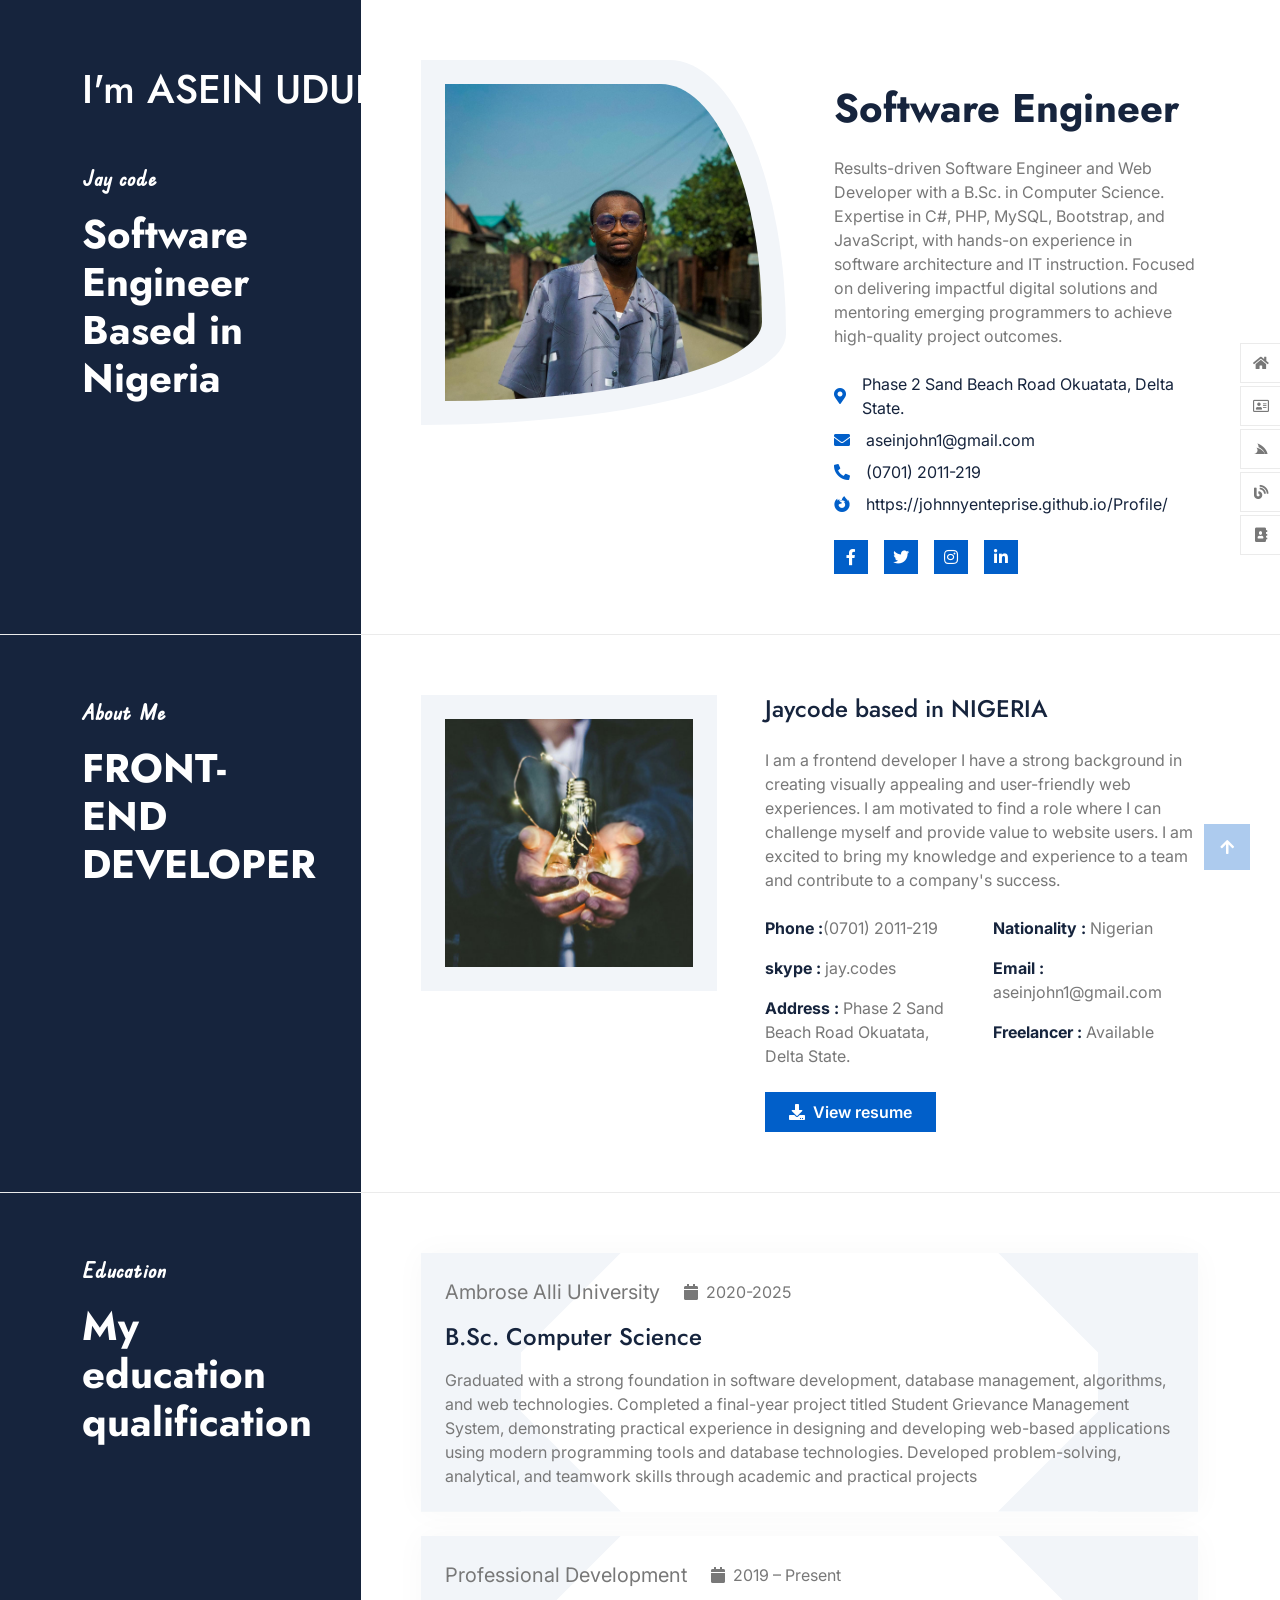
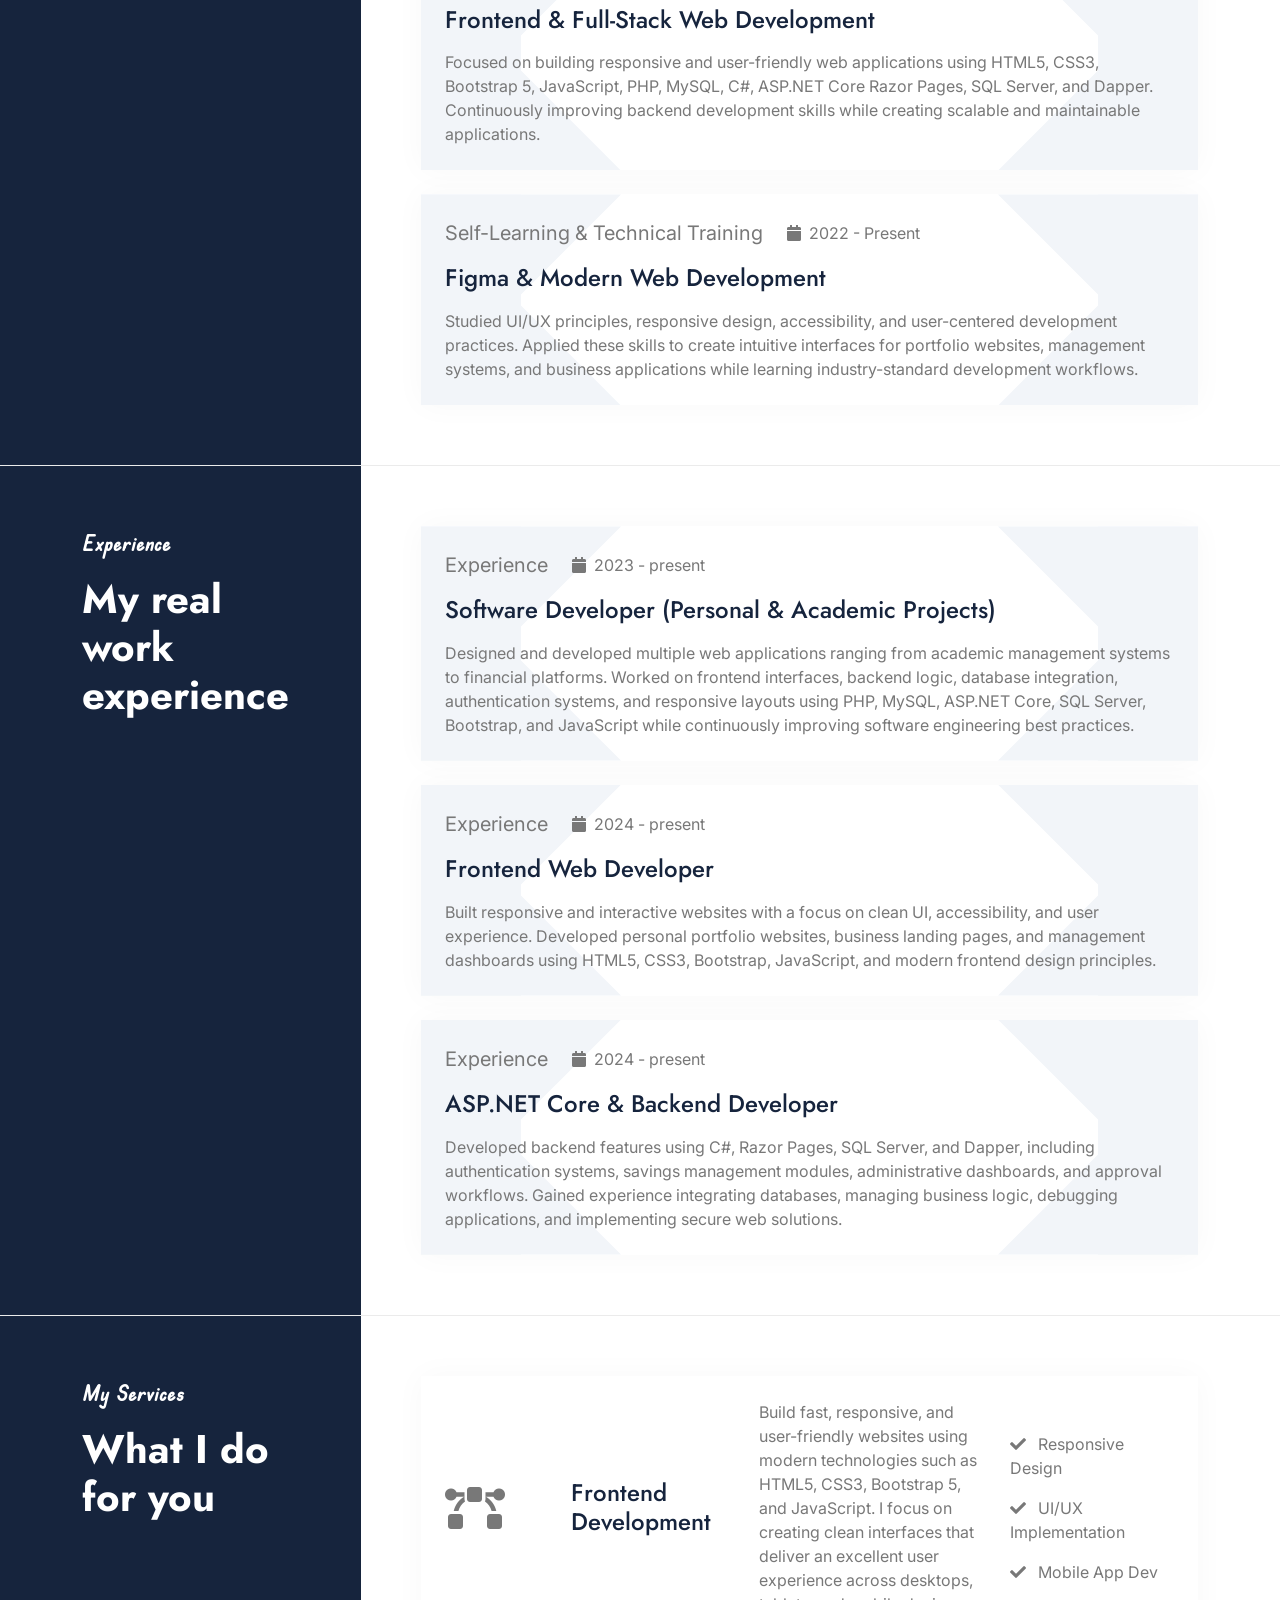
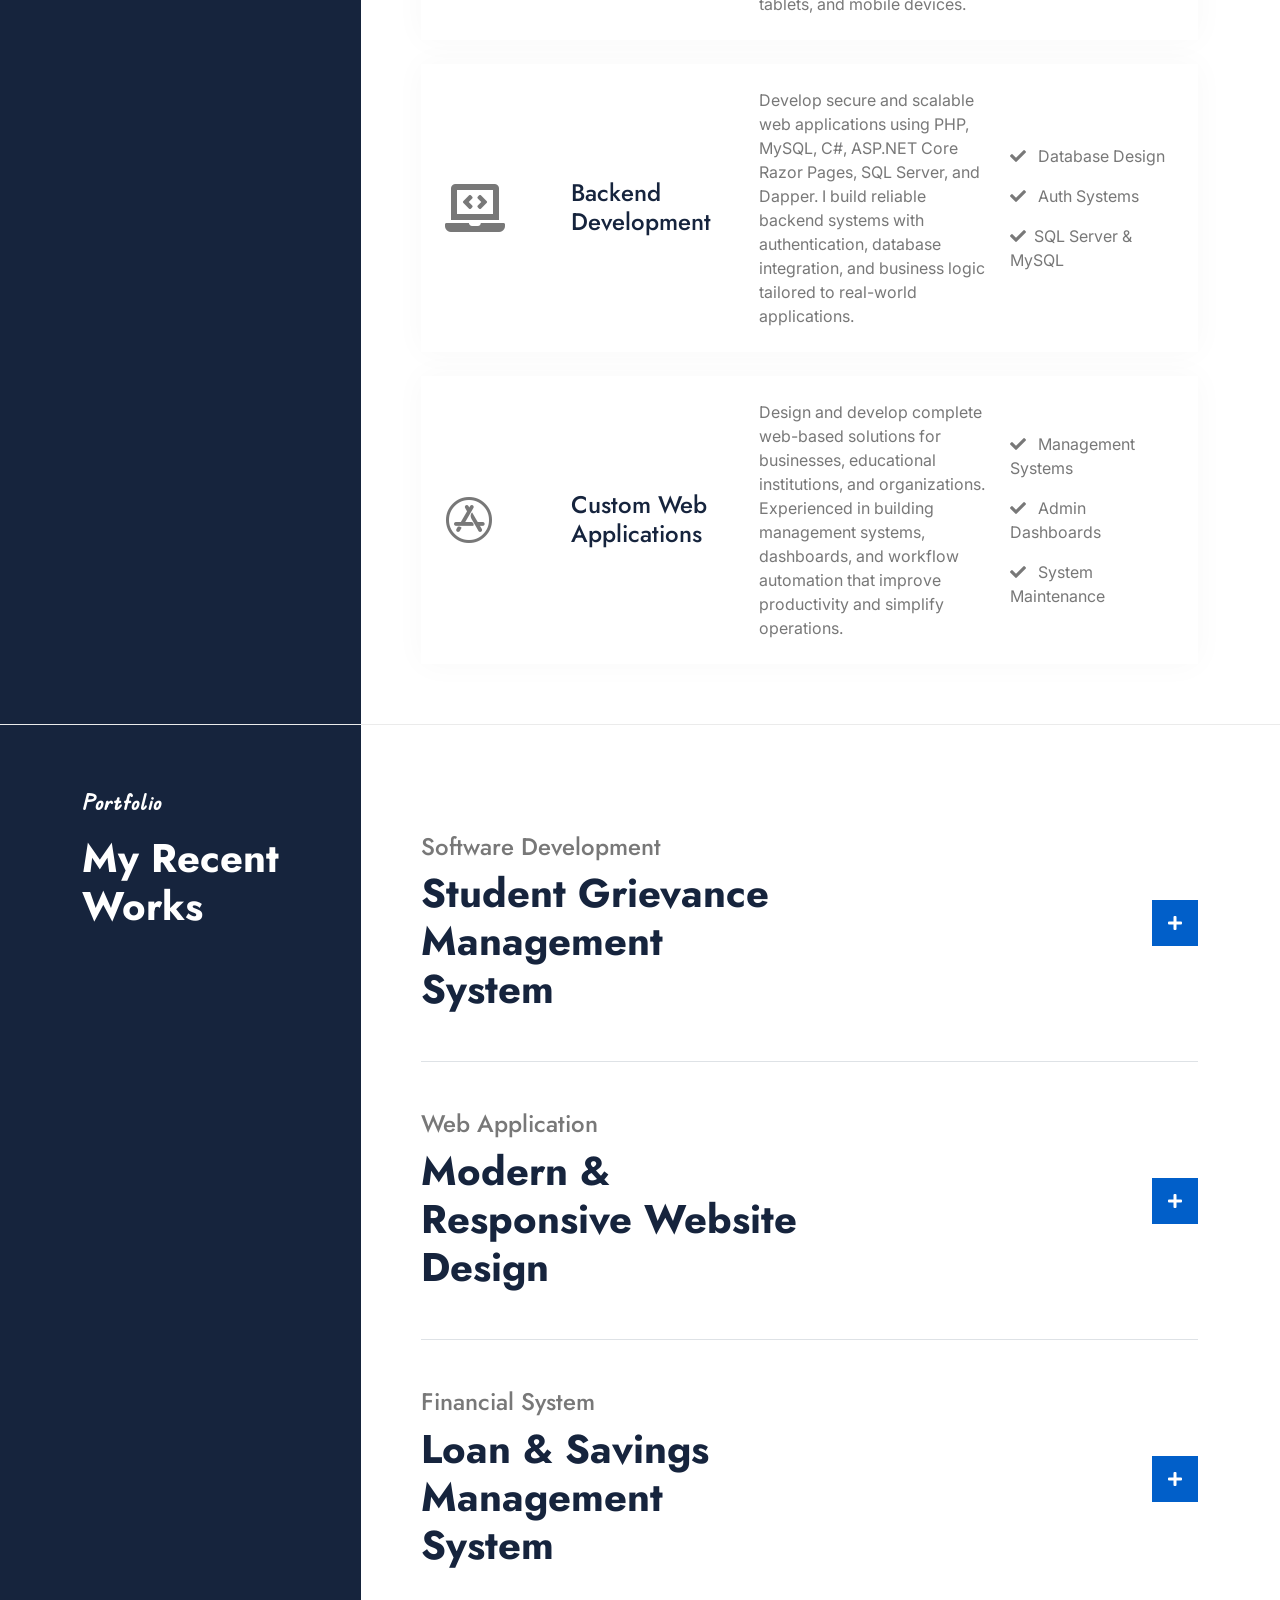
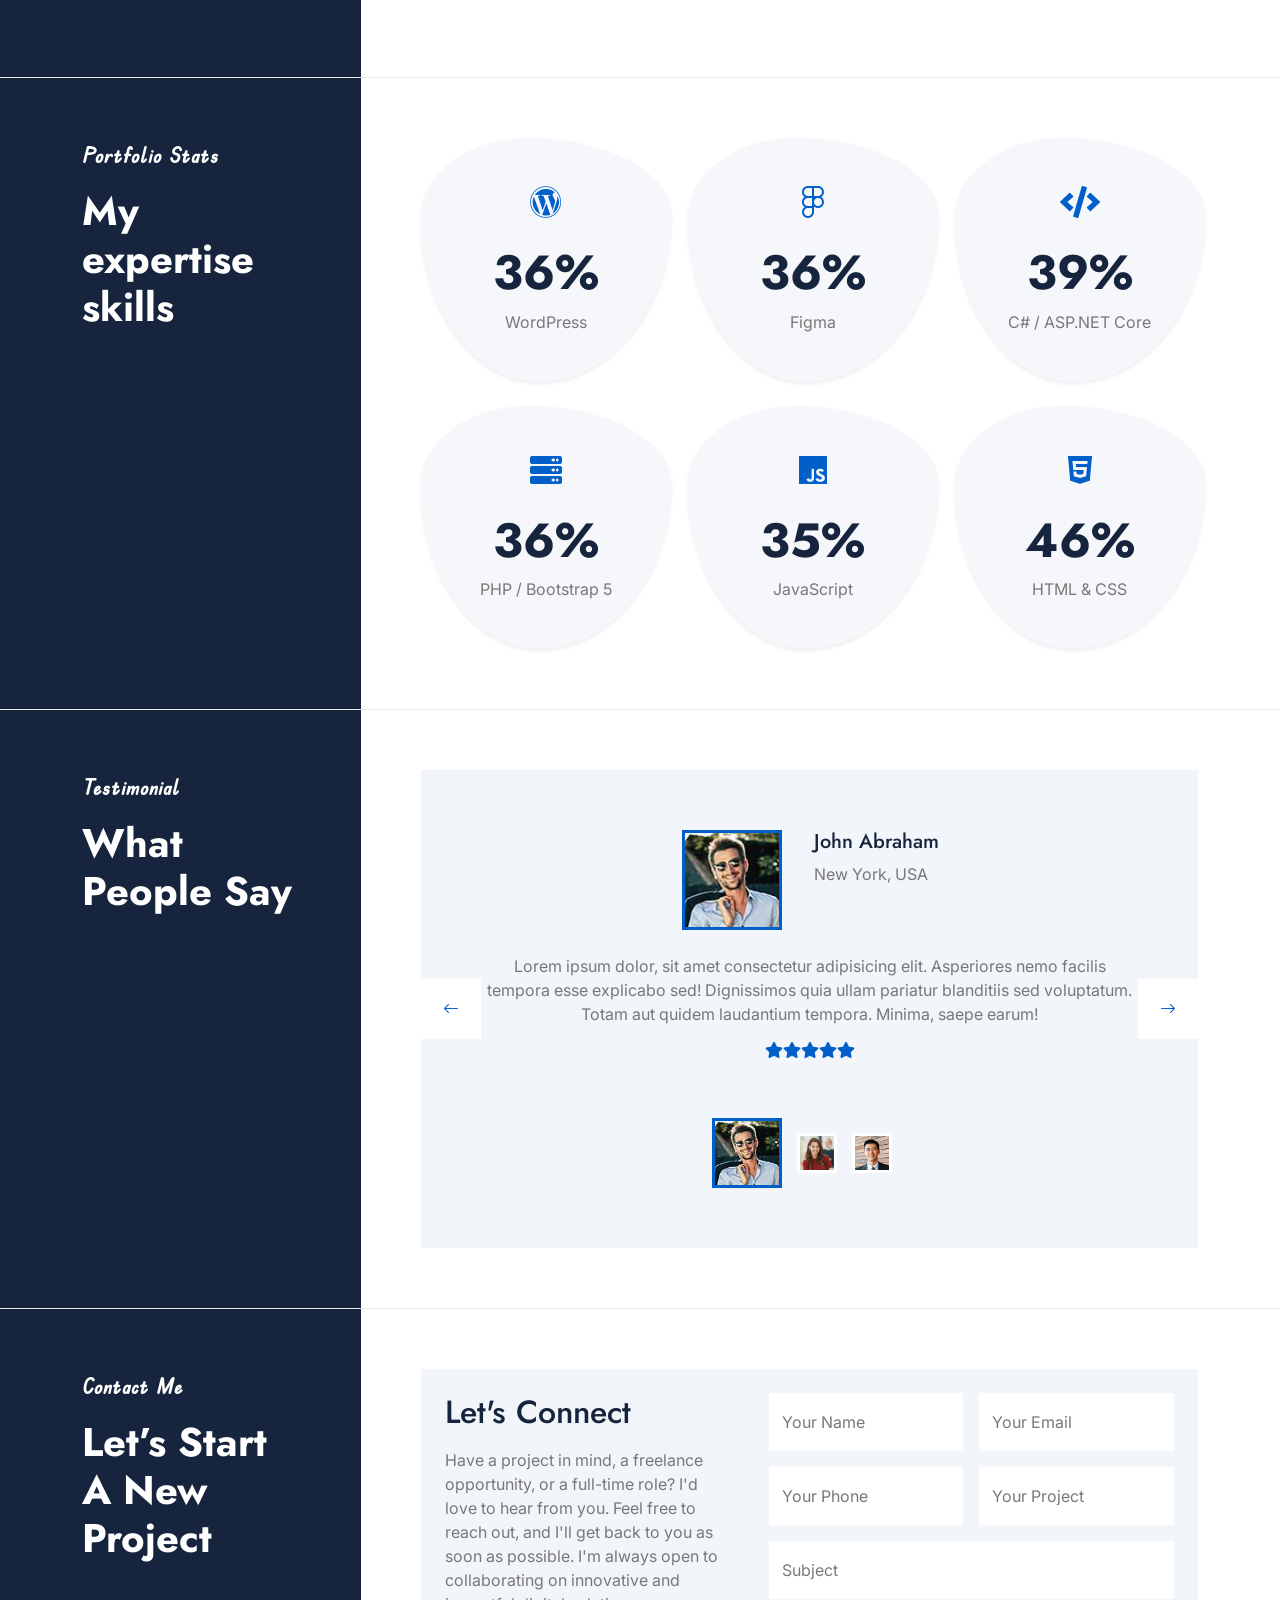
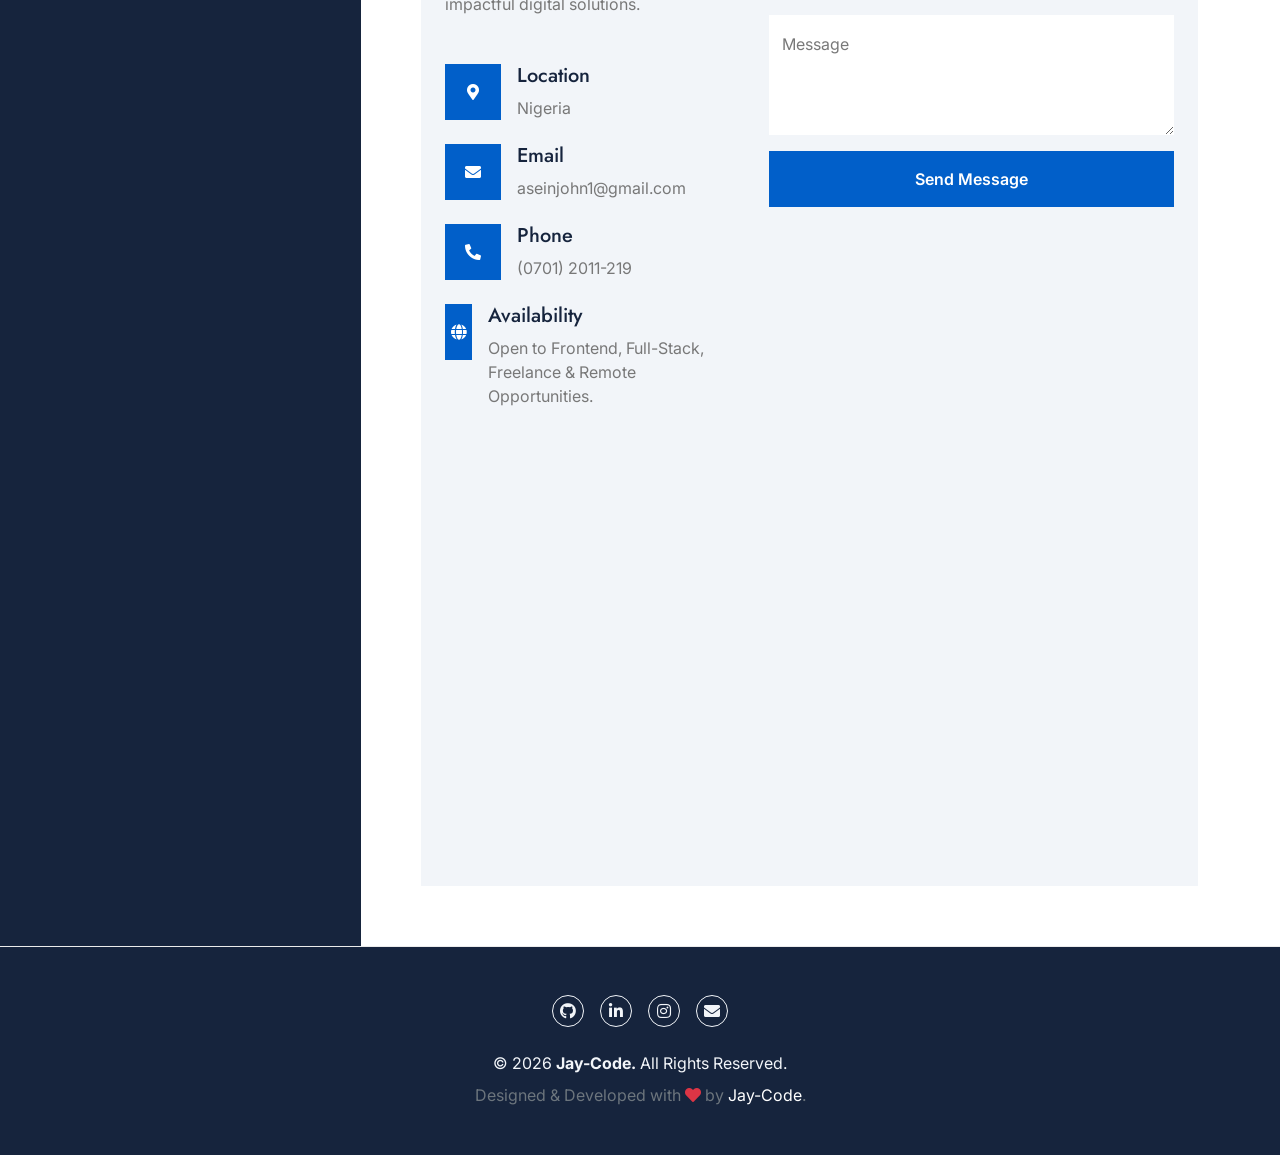
==== commit 04c8f404: "Update portfolio stats section for deploy" ====
--- a/jaycoat-portfolio/index.html
+++ b/jaycoat-portfolio/index.html
@@ -96,6 +96,20 @@
                 text-align: center;
                 font-size: 1rem;
                 color: #e5e7eb;
+            }
+
+           .skill-card{
+    width:250px;
+    height:250px;
+    background:#f5f7fb;
+
+    border-radius: 43% 57% 53% 47% / 33% 32% 68% 67%;
+}
+
+            .skill-card:hover {
+                transform: translateY(-8px);
+                box-shadow: 0 20px 45px rgba(2, 74, 191, 0.12);
+                 transform: translateY(-10px);
             }
         </style>
     </head>
@@ -555,6 +569,83 @@
         </div>
         <!-- Portfolio End -->
 
+        <!-- Portfolio Stats Start -->
+        <div class="container-fluid">
+            <div class="container">
+                <div class="row g-0">
+                    <div class="col-lg-3">
+                        <div class="portfolio-header h-100 bg-dark pt-6 pe-6 pb-6">
+                            <div class="text-start d-flex flex-column justify-content-center wow fadeInUp" data-wow-delay="0.1s">
+                                <p class="text-white sub-title">Portfolio Stats</p>
+                                <h1 class="display-6 text-white mb-0">My expertise skills</h1>
+                            </div>
+                        </div>
+                    </div>
+                    <div class="col-lg-9">
+                        <div class="portfolio-content h-100 pt-6 ps-6 pb-6" id="portfolioStats">
+                            <div class="row g-4">
+                                <div class="col-sm-6 col-xl-4 wow fadeInUp" data-wow-delay="0.1s">
+                                    <div class="skill-card p-5 text-center h-100 shadow-sm">
+                                        <div class="mb-4">
+                                            <i class="fab fa-wordpress fa-2x text-primary"></i>
+                                        </div>
+                                        <h1 class="display-5 mb-2"><span class="counter" data-target="68">0</span>%</h1>
+                                        <p class="mb-0">WordPress</p>
+                                    </div>
+                                </div>
+                                <div class="col-sm-6 col-xl-4 wow fadeInUp" data-wow-delay="0.2s">
+                                    <div class="skill-card p-5 text-center h-100 shadow-sm">
+                                        <div class="mb-4">
+                                            <i class="fab fa-figma fa-2x text-primary"></i>
+                                        </div>
+                                        <h1 class="display-5 mb-2"><span class="counter" data-target="70">0</span>%</h1>
+                                        <p class="mb-0">Figma</p>
+                                    </div>
+                                </div>
+                                <div class="col-sm-6 col-xl-4 wow fadeInUp" data-wow-delay="0.3s">
+                                    <div class="skill-card p-5 text-center h-100 shadow-sm">
+                                        <div class="mb-4">
+                                            <i class="fas fa-code fa-2x text-primary"></i>
+                                        </div>
+                                        <h1 class="display-5 mb-2"><span class="counter" data-target="75">0</span>%</h1>
+                                        <p class="mb-0">C# / ASP.NET Core</p>
+                                    </div>
+                                </div>
+                                <div class="col-sm-6 col-xl-4 wow fadeInUp" data-wow-delay="0.4s">
+                                    <div class="skill-card p-5 text-center h-100 shadow-sm">
+                                        <div class="mb-4">
+                                            <i class="fas fa-server fa-2x text-primary"></i>
+                                        </div>
+                                        <h1 class="display-5 mb-2"><span class="counter" data-target="70">0</span>%</h1>
+                                        <p class="mb-0">PHP / Bootstrap 5</p>
+                                    </div>
+                                </div>
+                                <div class="col-sm-6 col-xl-4 wow fadeInUp" data-wow-delay="0.5s">
+                                    <div class="skill-card p-5 text-center h-100 shadow-sm">
+                                        <div class="mb-4">
+                                            <i class="fab fa-js fa-2x text-primary"></i>
+                                        </div>
+                                        <h1 class="display-5 mb-2"><span class="counter" data-target="69">0</span>%</h1>
+                                        <p class="mb-0">JavaScript</p>
+                                    </div>
+                                </div>
+                                <div class="col-sm-6 col-xl-4 wow fadeInUp" data-wow-delay="0.6s">
+                                    <div class="skill-card p-5 text-center h-100 shadow-sm">
+                                        <div class="mb-4">
+                                            <i class="fab fa-html5 fa-2x text-primary"></i>
+                                        </div>
+                                        <h1 class="display-5 mb-2"><span class="counter" data-target="90">0</span>%</h1>
+                                        <p class="mb-0">HTML & CSS</p>
+                                    </div>
+                                </div>
+                            </div>
+                        </div>
+                    </div>
+                </div>
+            </div>
+        </div>
+        <!-- Portfolio Stats End -->
+
 
         <!-- Testimonial Start -->
         <div class="container-fluid">
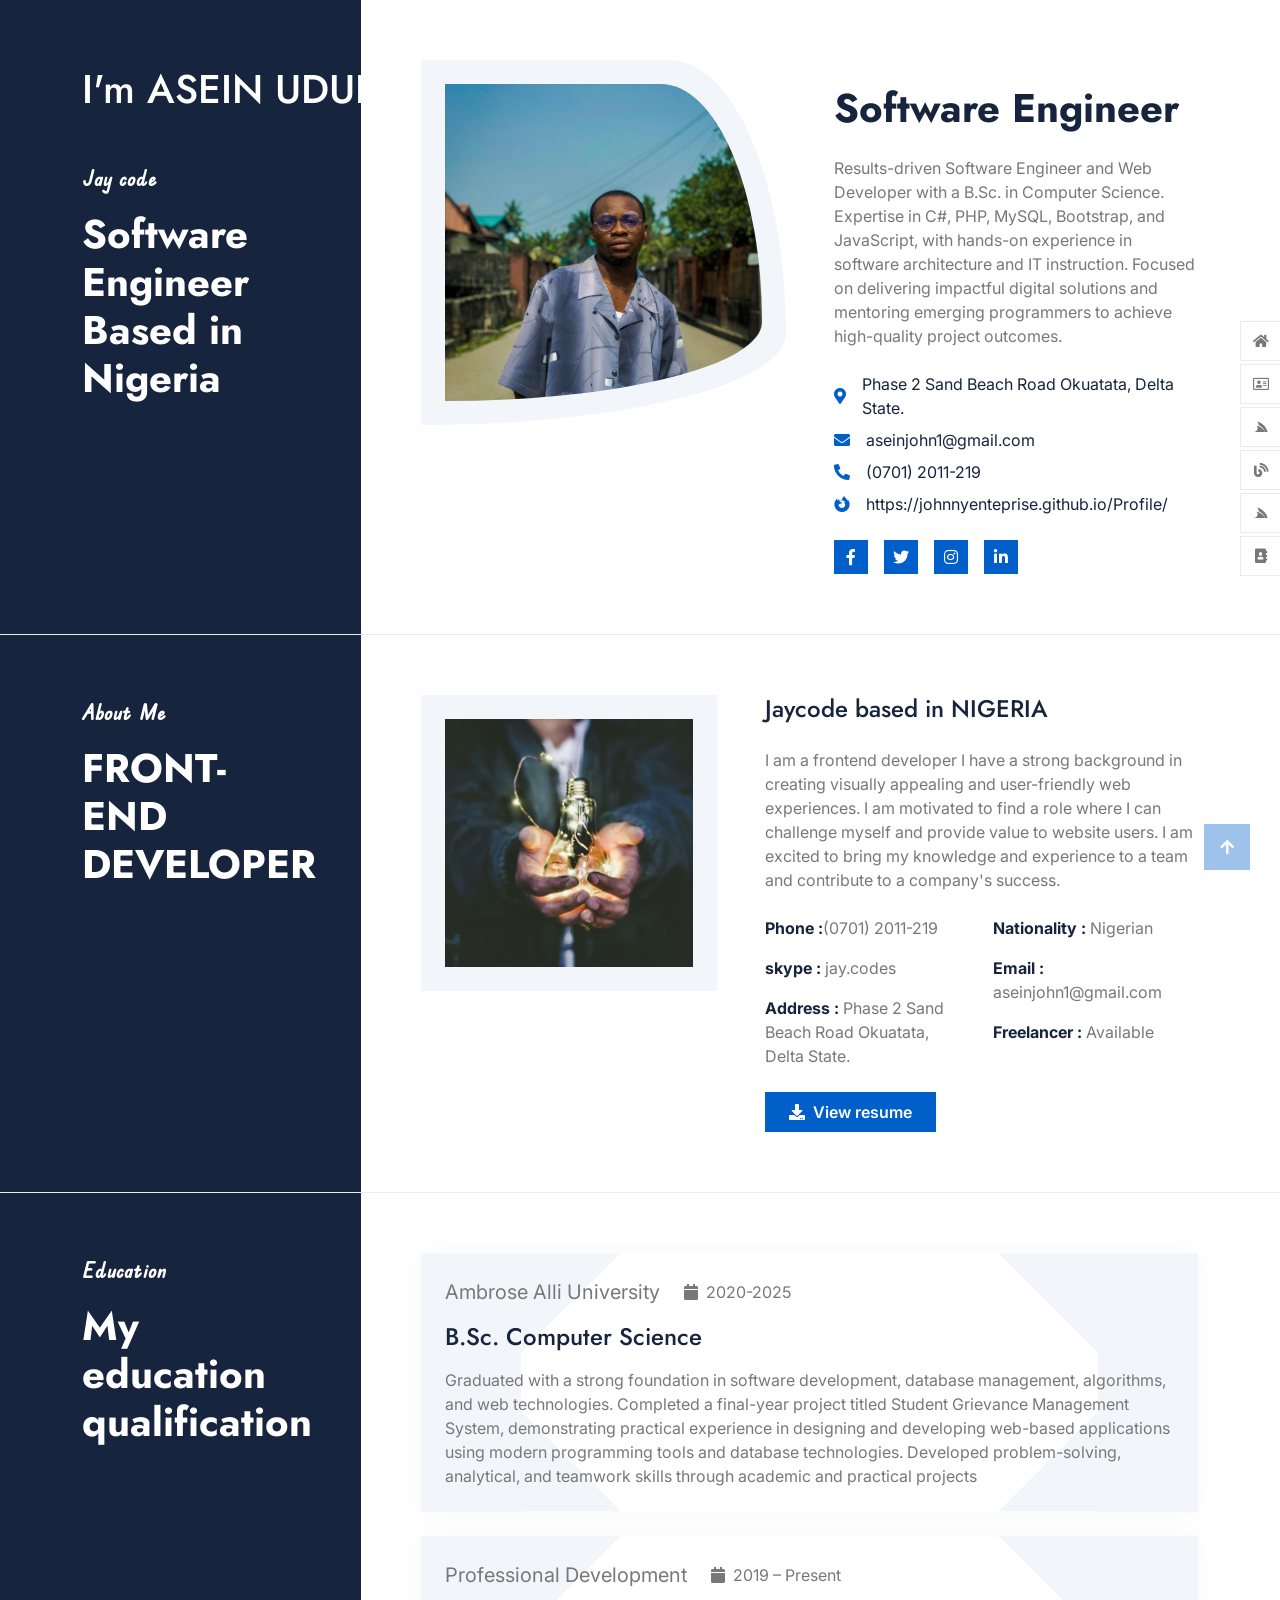
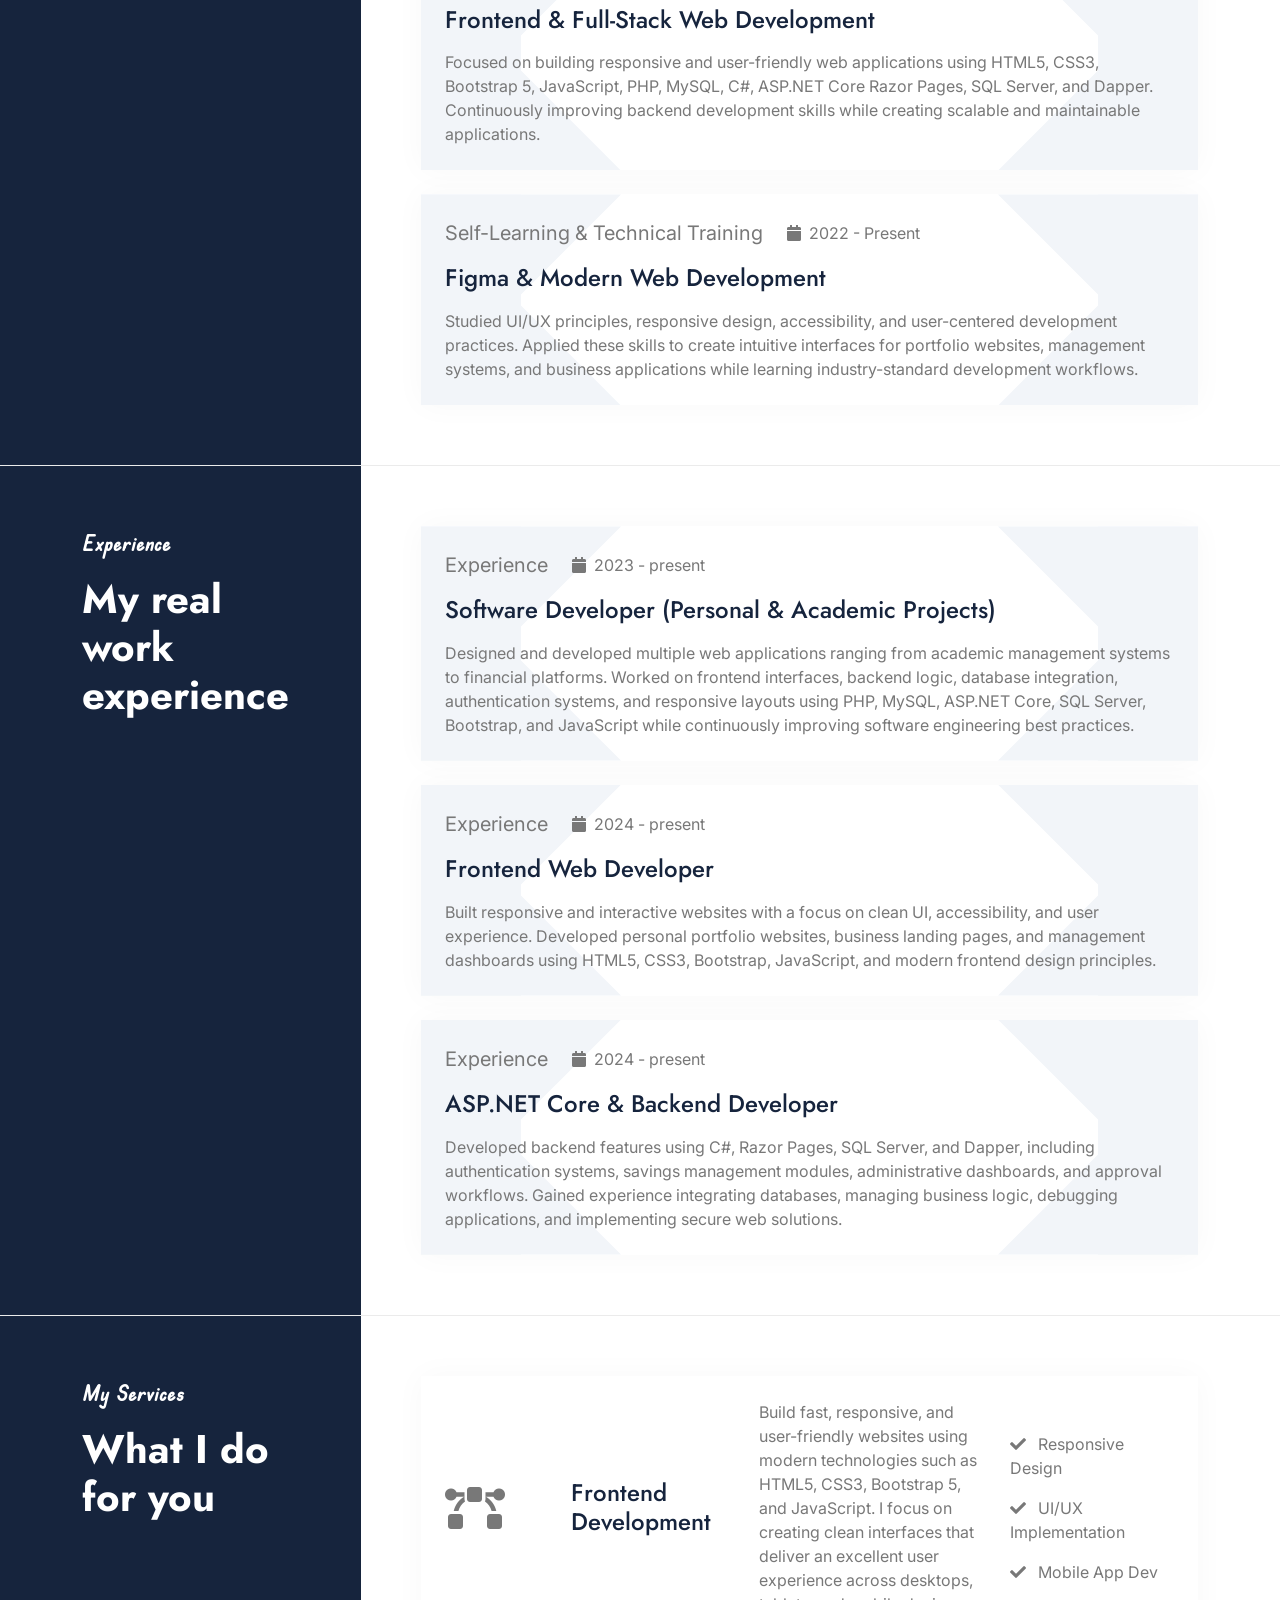
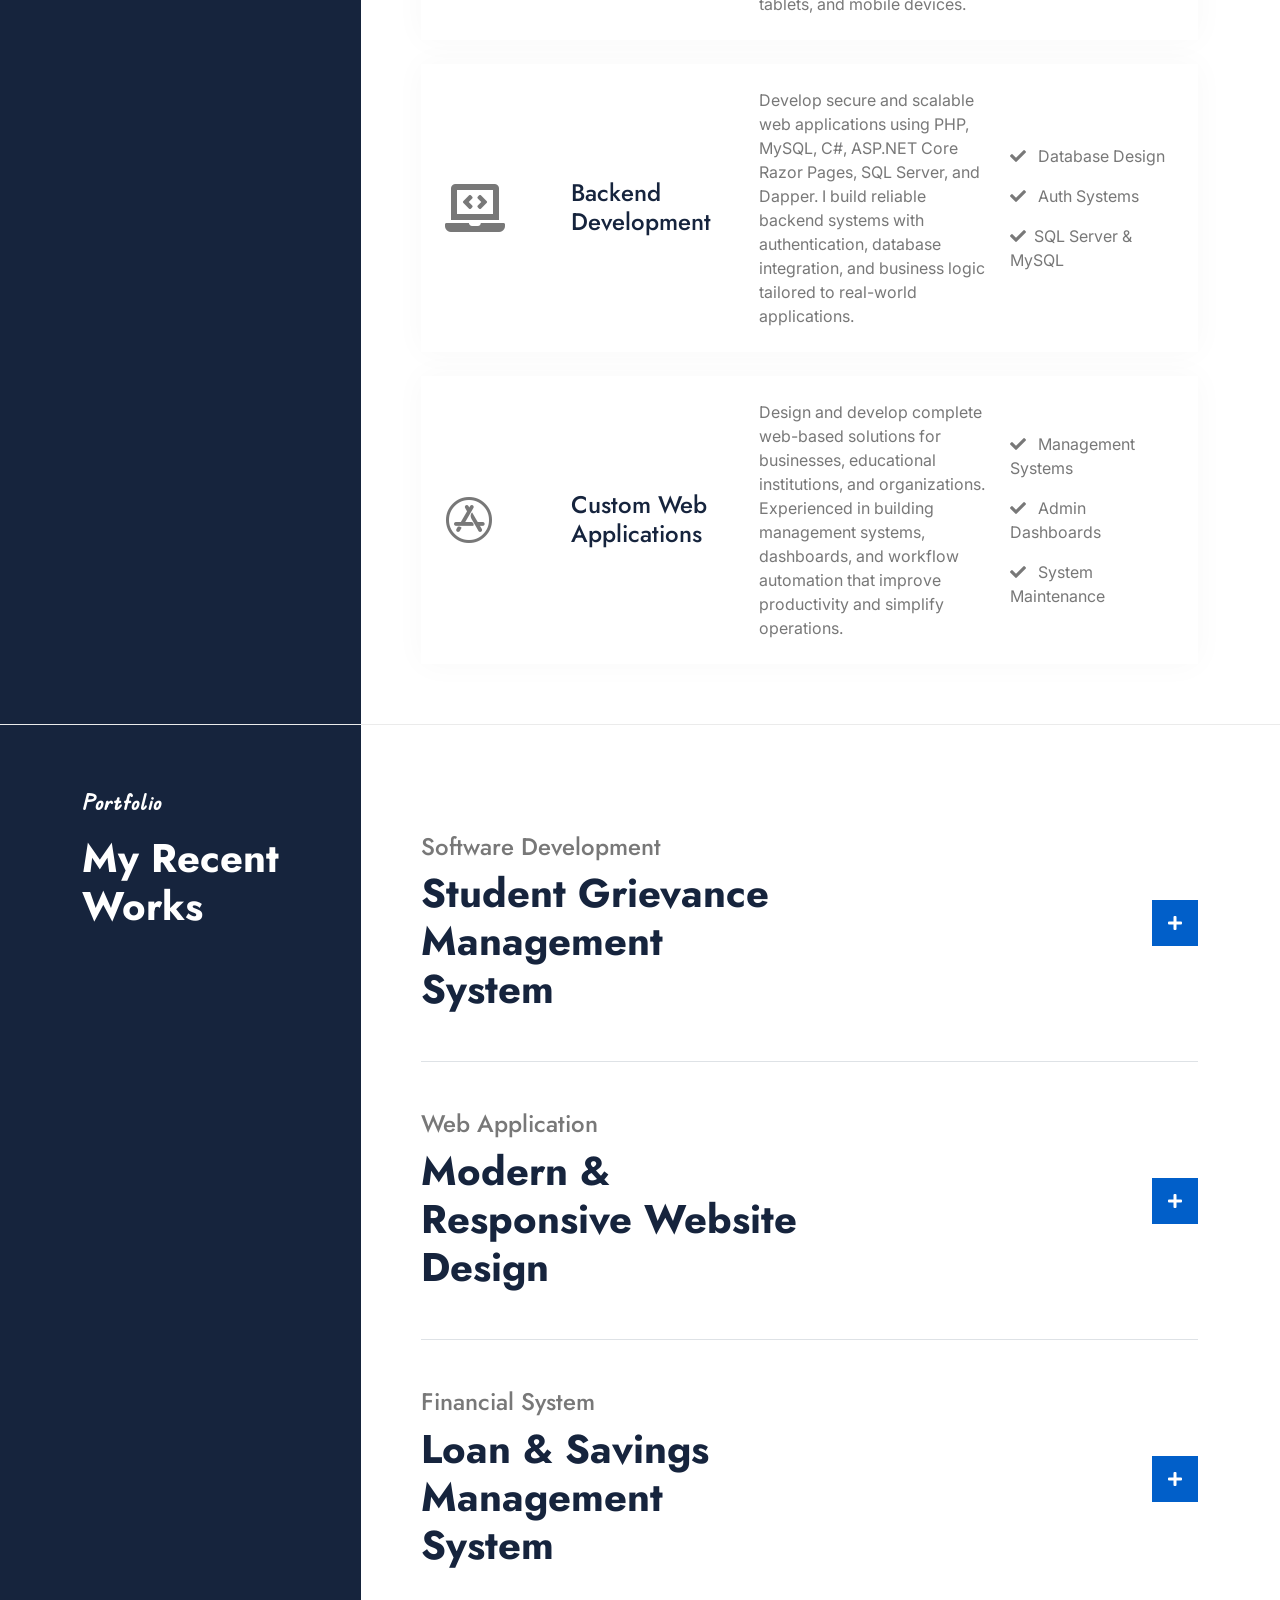
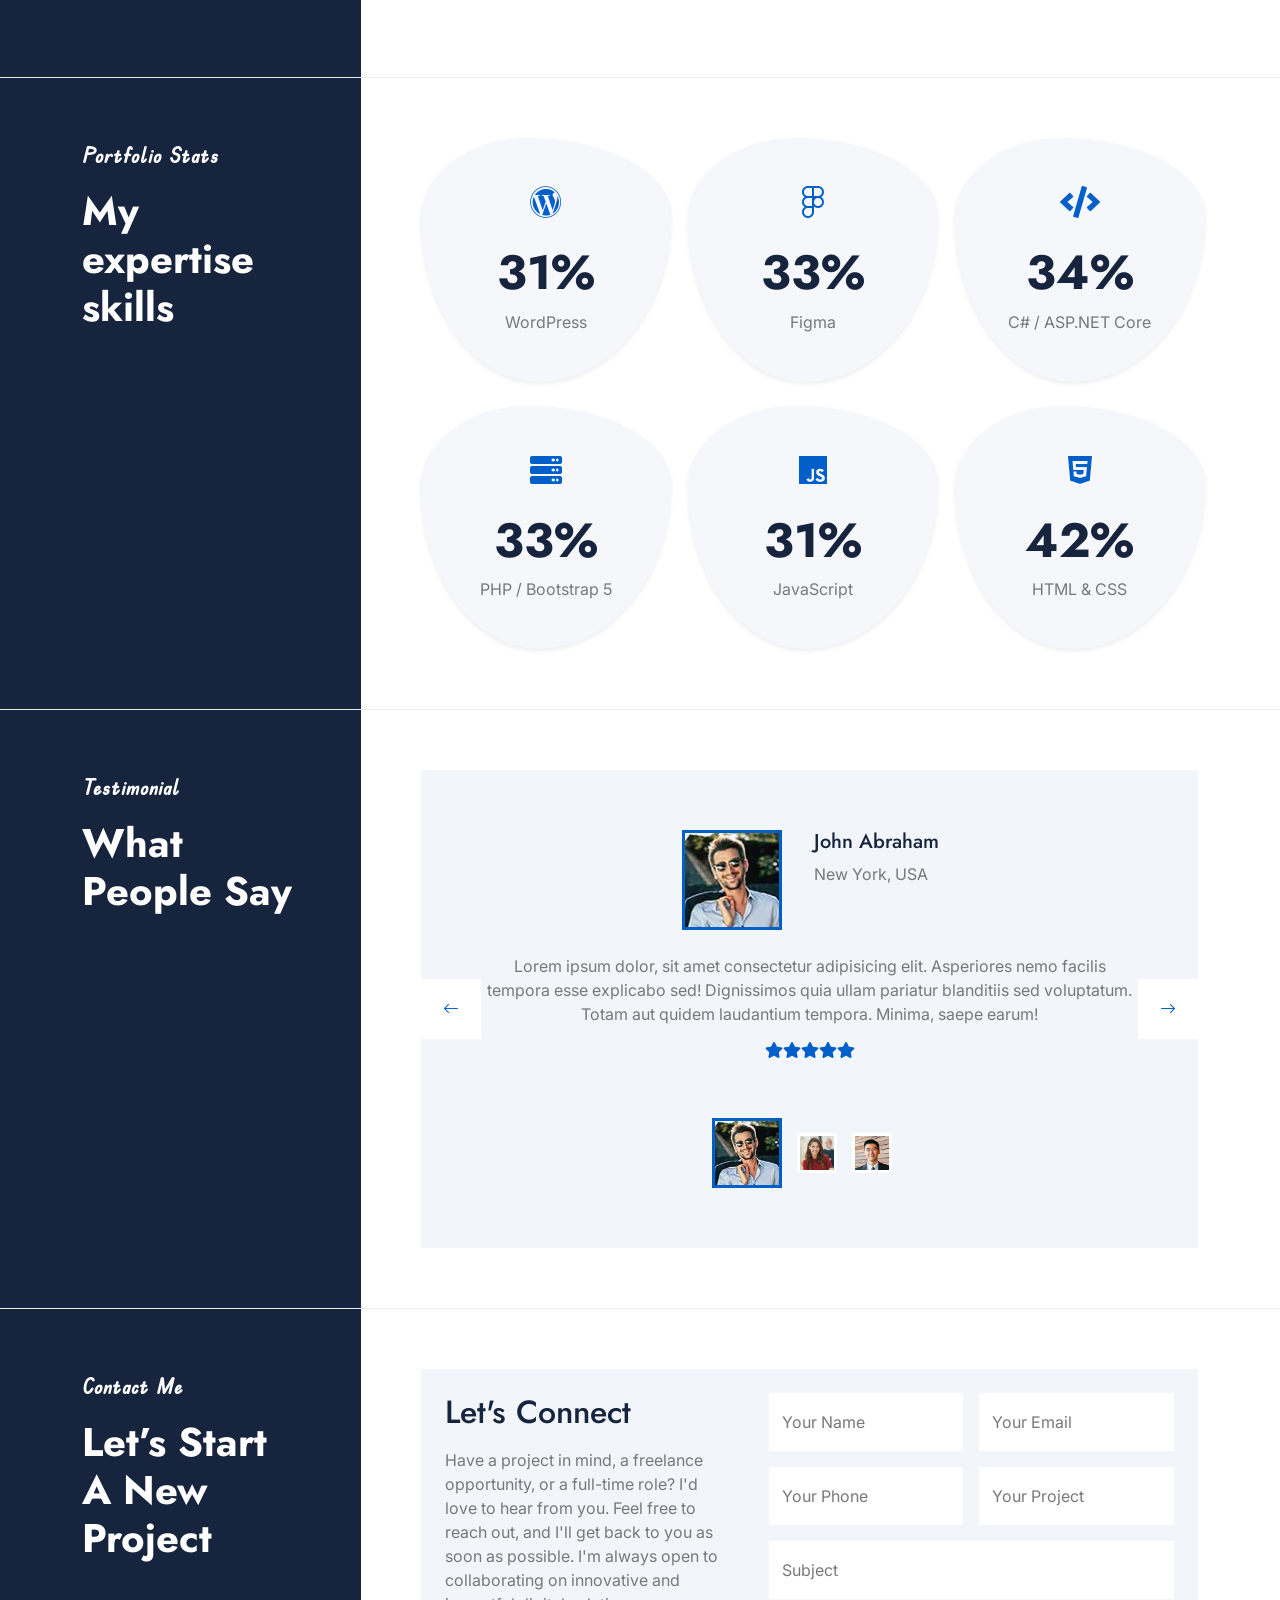
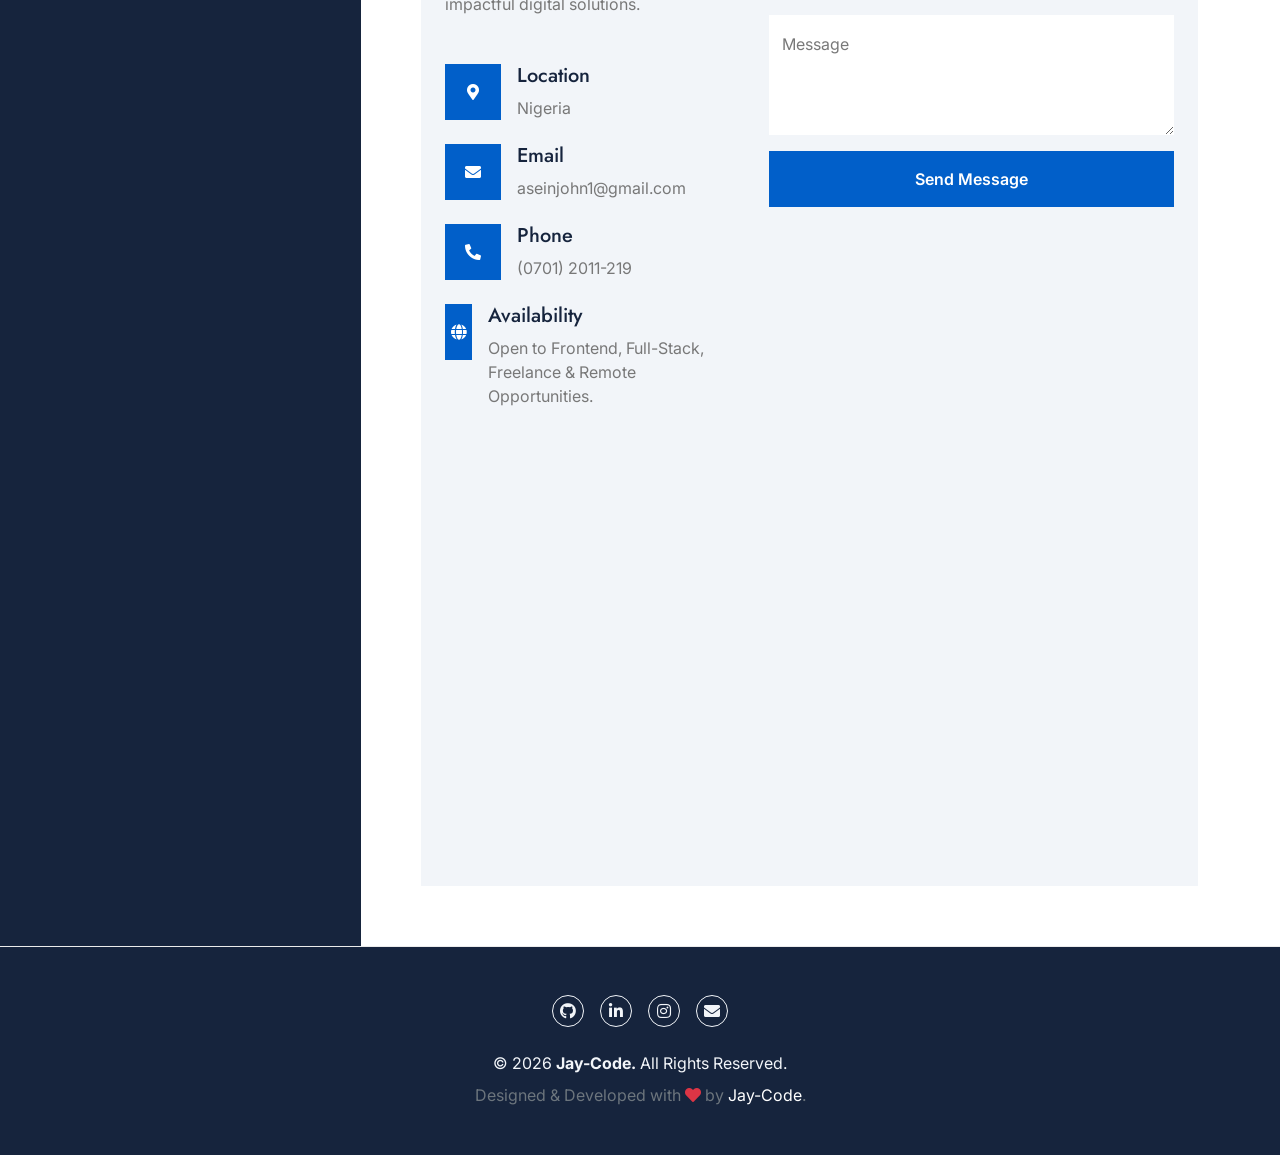
==== commit b3022f56: "Deploy: update portfolio stats and styling" ====
--- a/jaycoat-portfolio/index.html
+++ b/jaycoat-portfolio/index.html
@@ -135,6 +135,7 @@
                     <a href="#jayAbout" class="nav-item nav-link"><span class="far fa-address-card"></span> About</a>
                     <a href="#jayService" class="nav-item nav-link"><span class="fab fa-servicestack"></span> Service</a>
                     <a href="#jayPortfolio" class="nav-item nav-link"><span class="fa fa-blog"></span> Projects</a>
+                    <a href="#portfolioStats" class="nav-item nav-link"><span class="fab fa-servicestack"></span> Portfolio Stats</a>
                     <a href="#jayContact" class="nav-item nav-link"><span class="fas fa-address-book"></span> Contact</a>
                 </div>
             </nav>
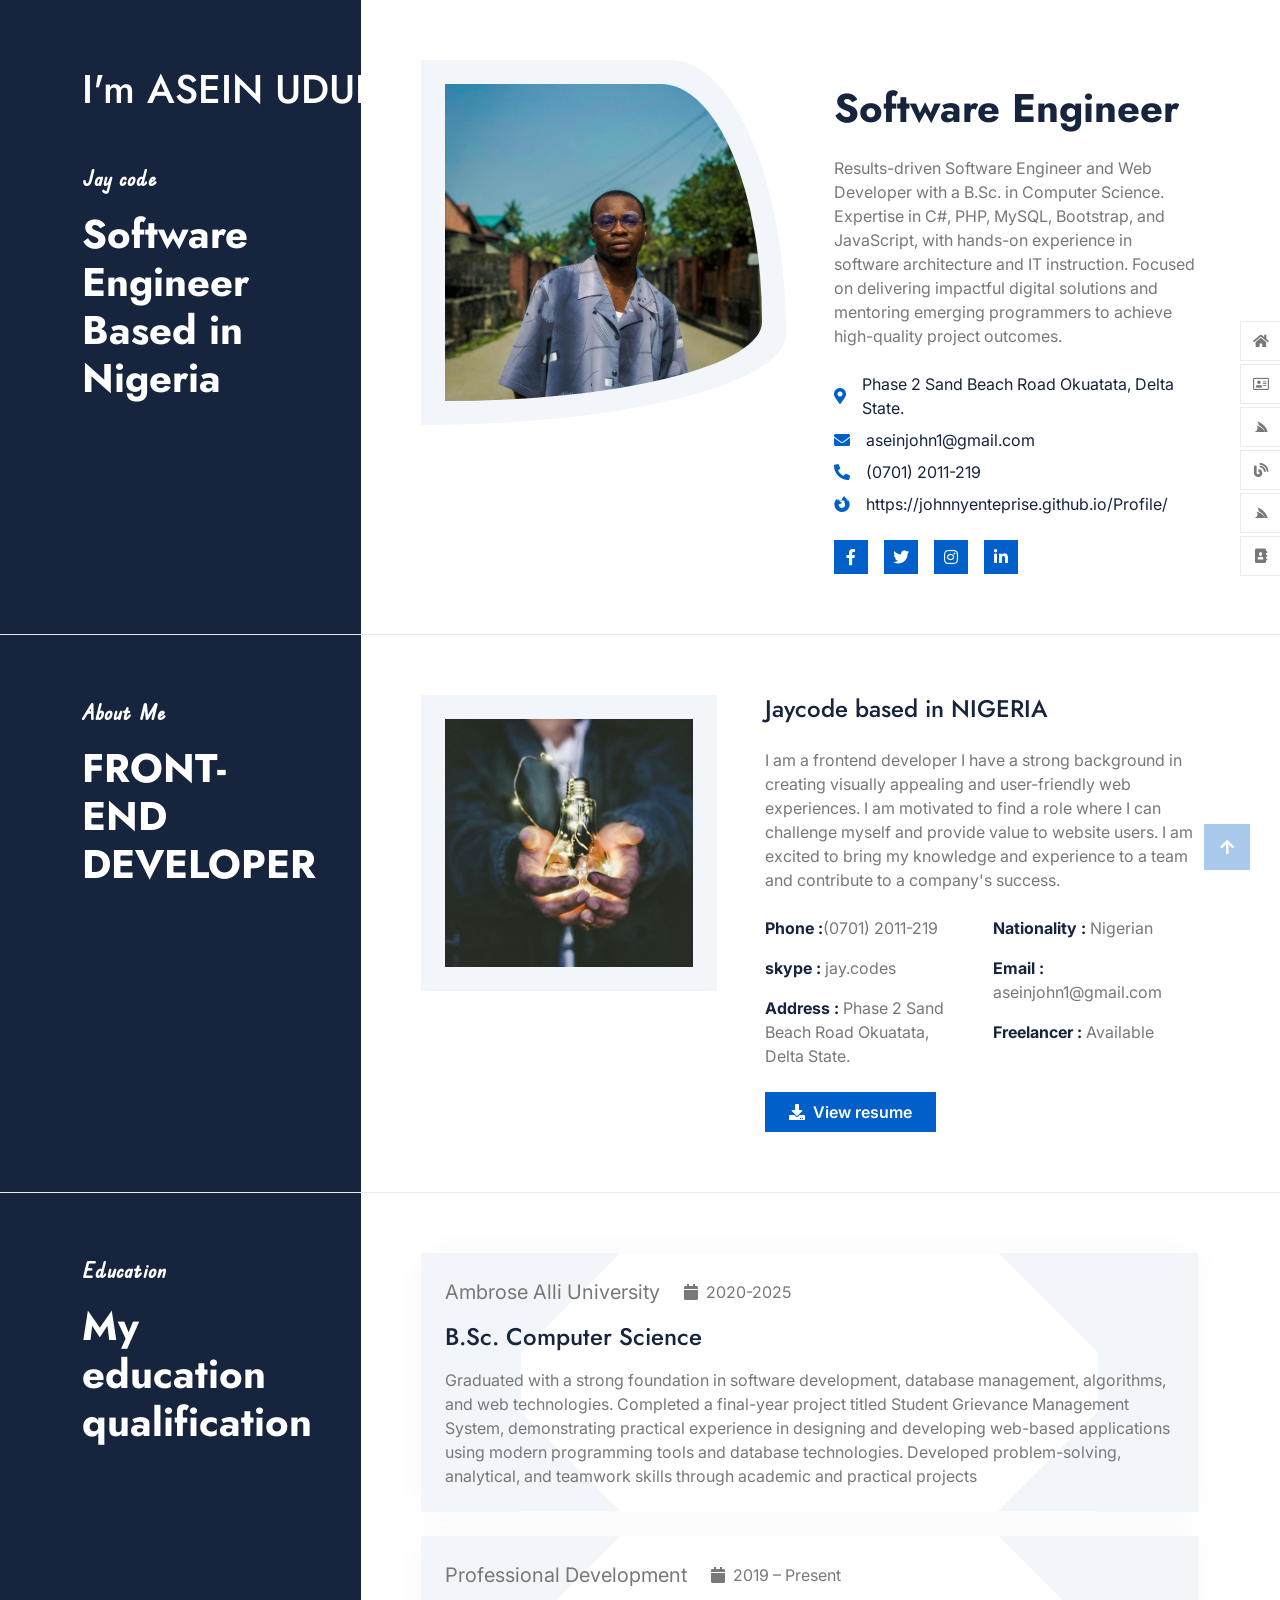
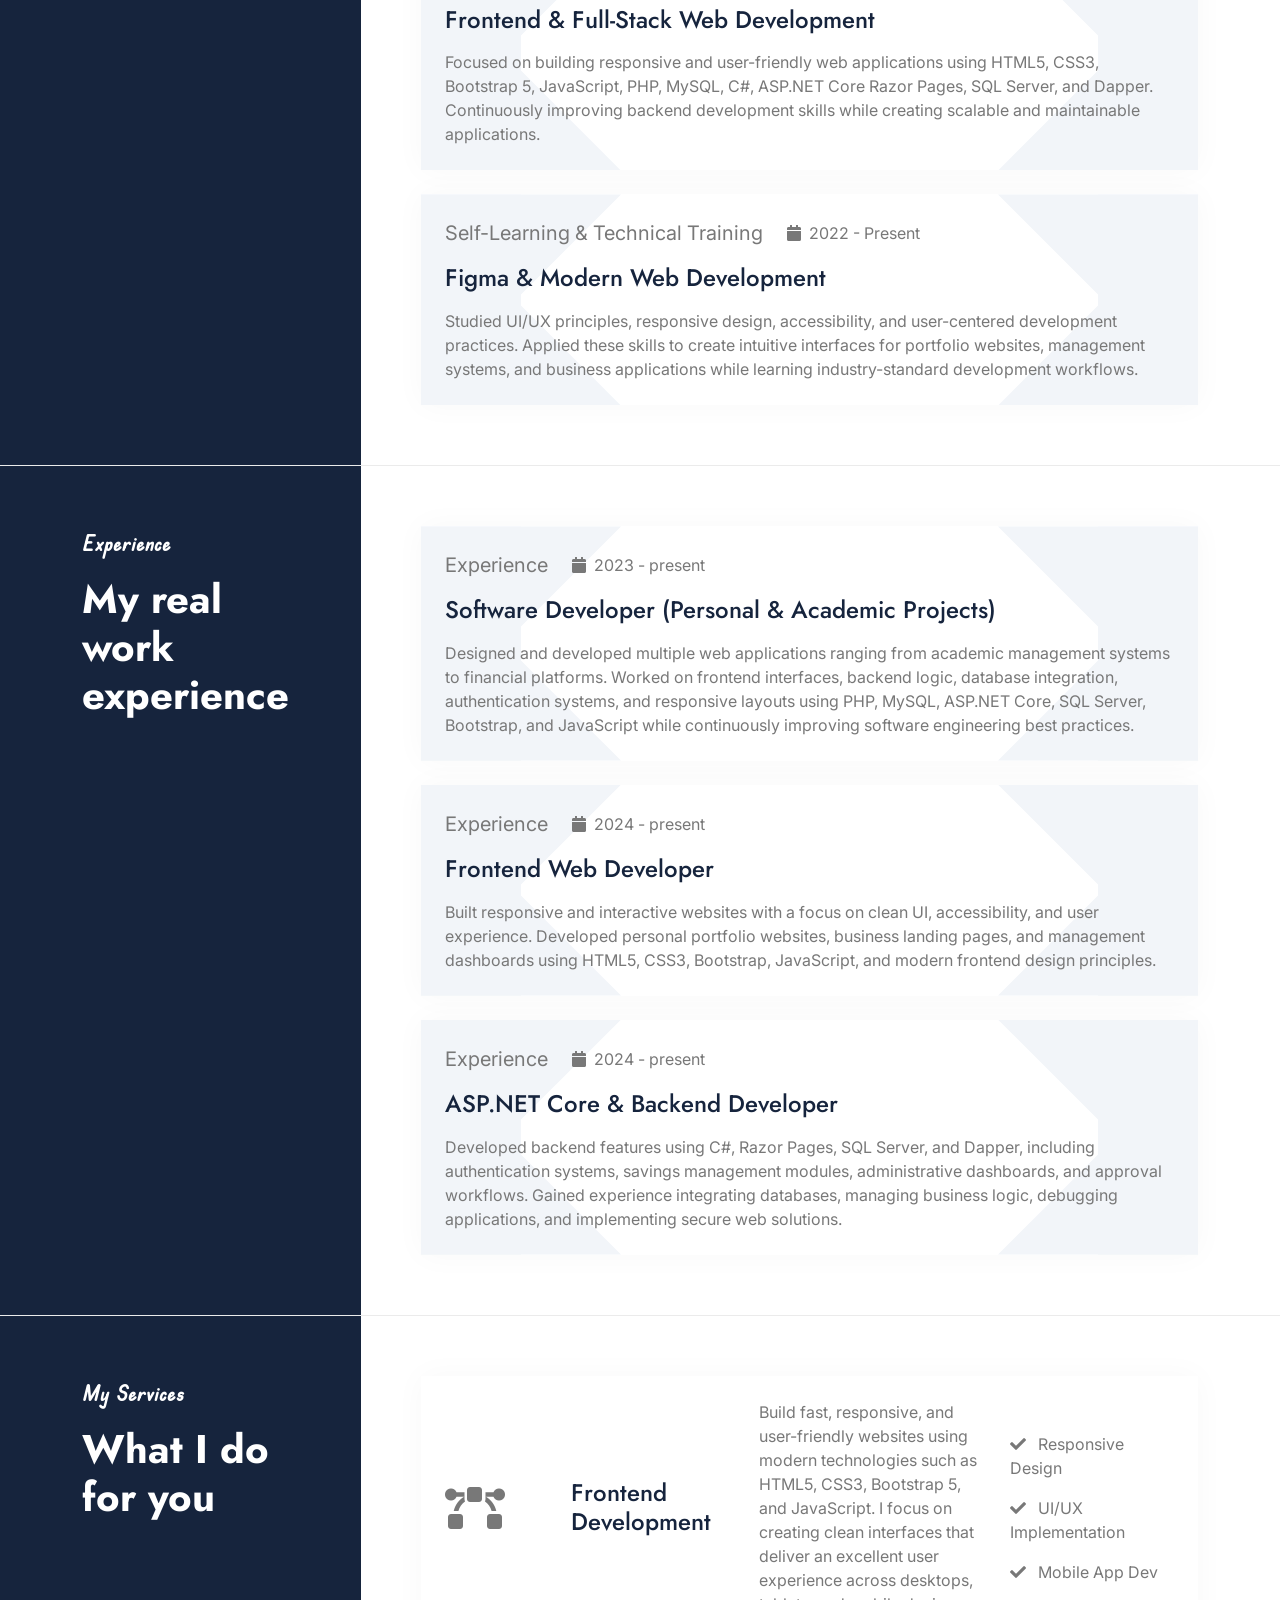
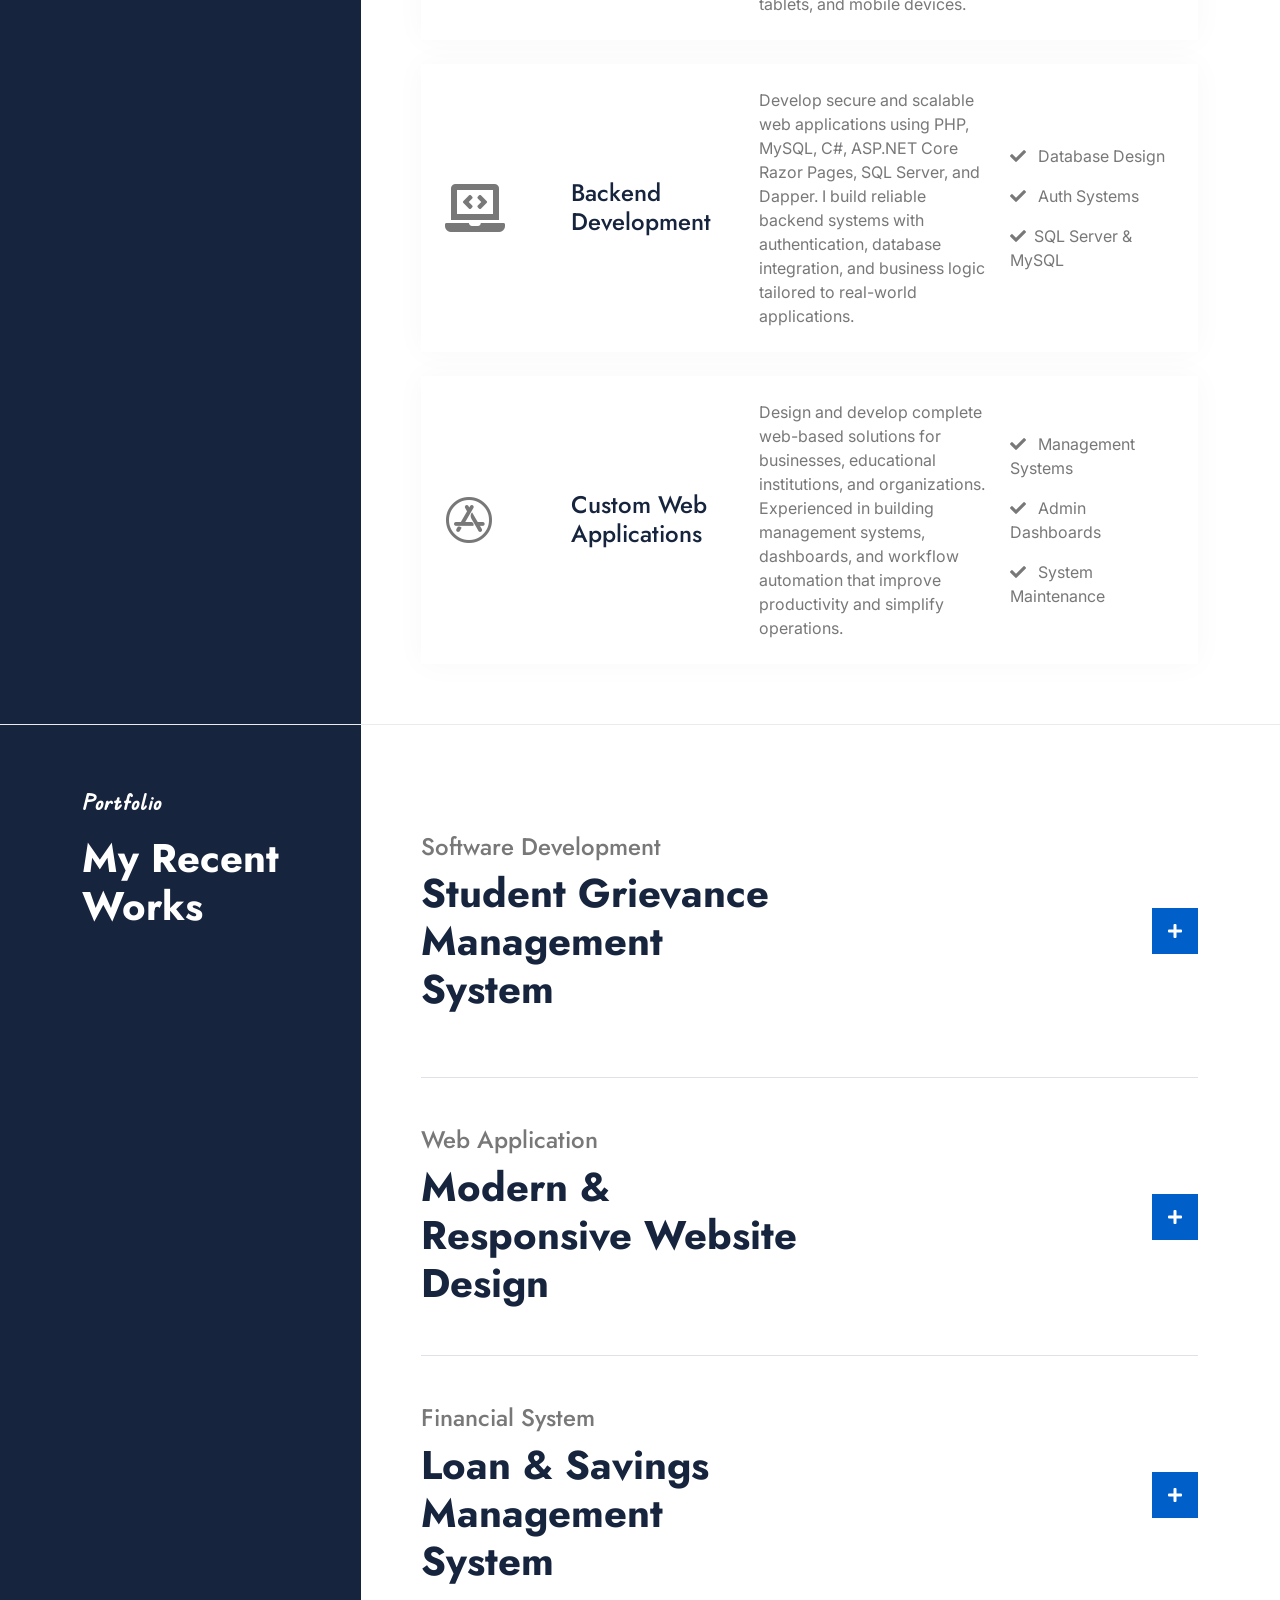
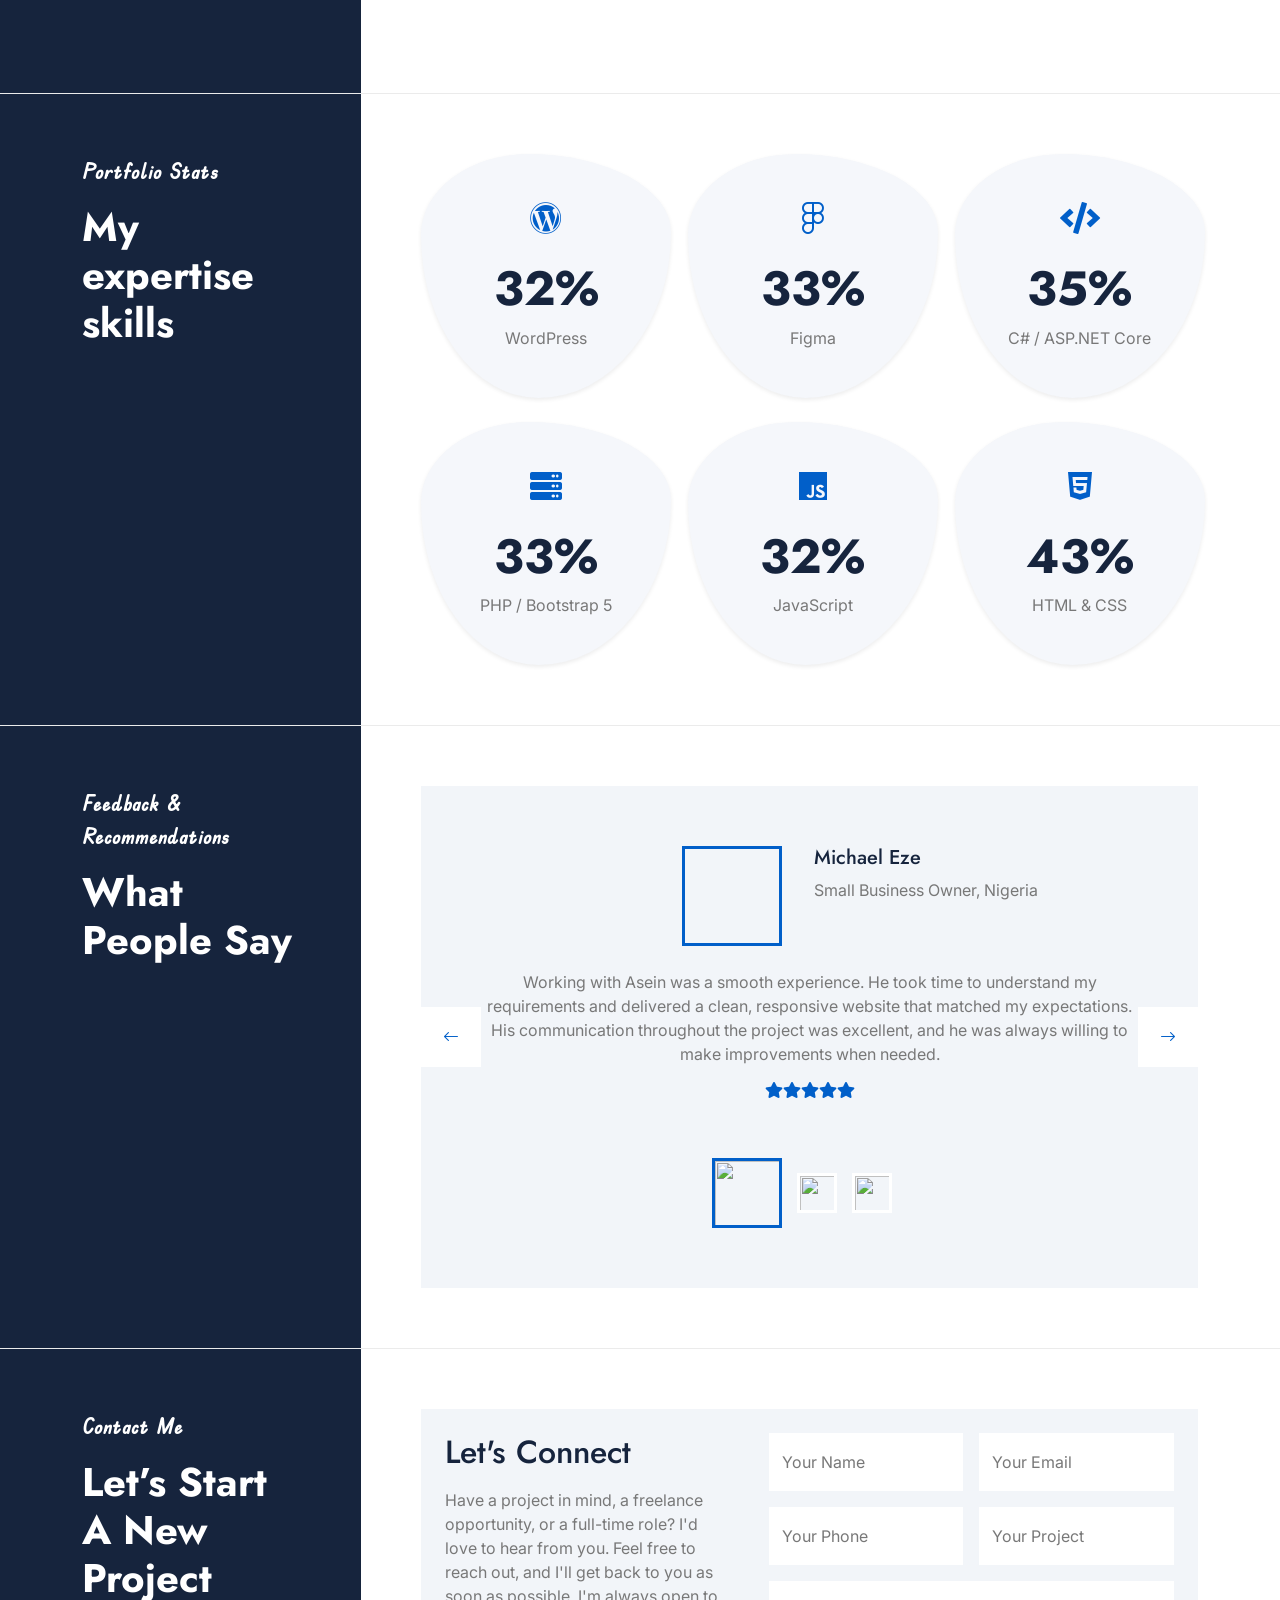
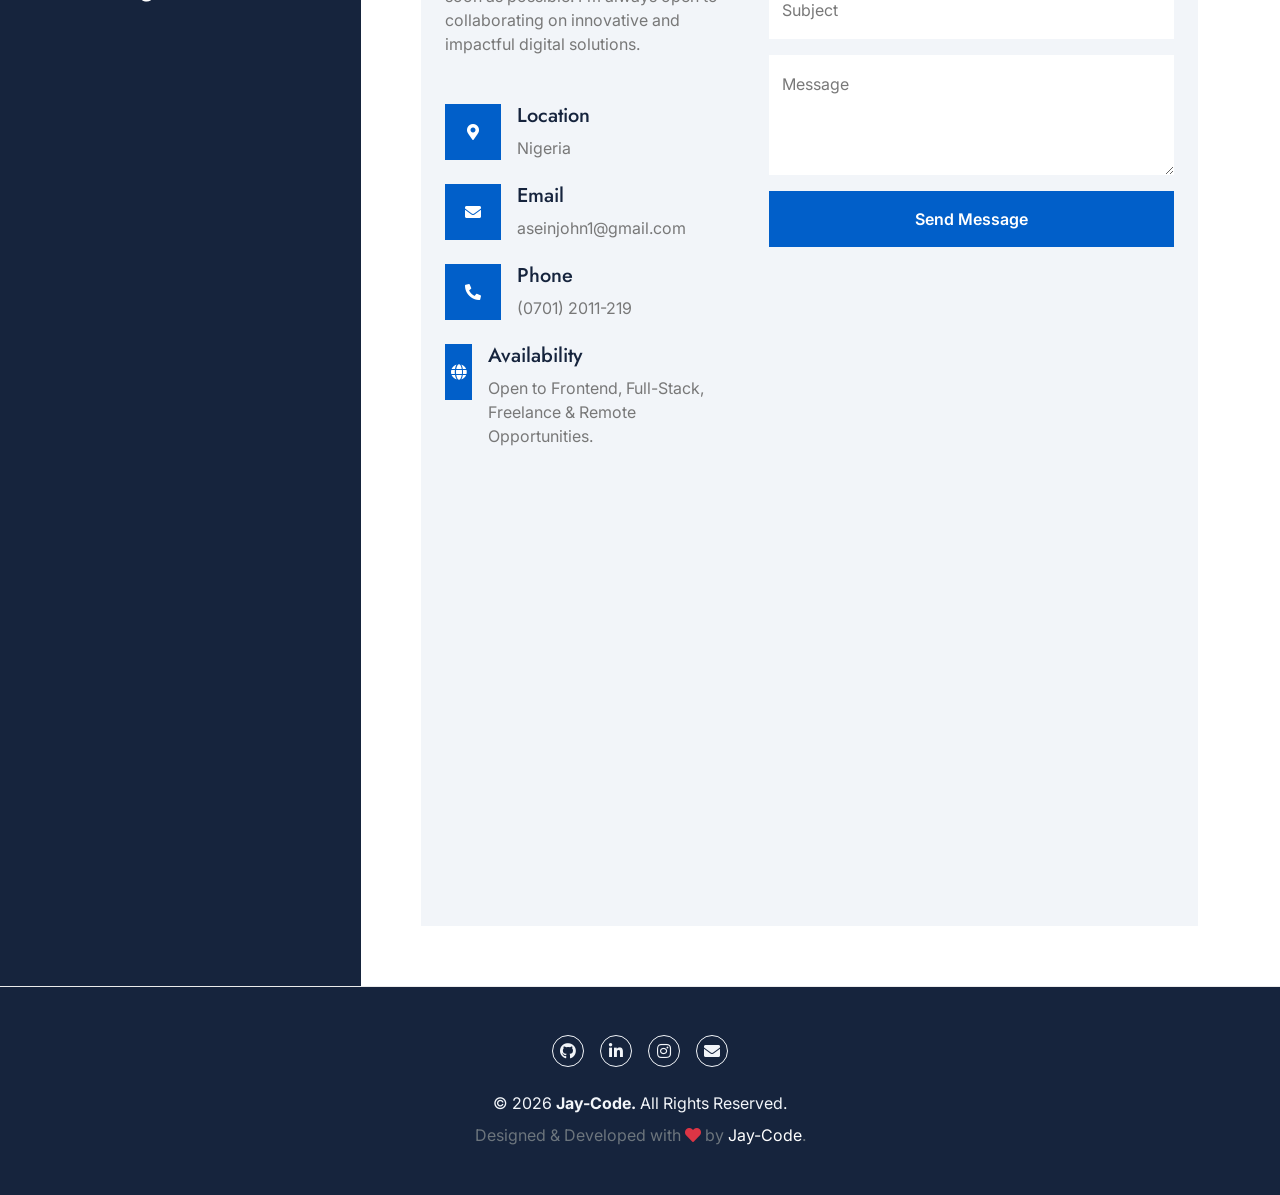
==== commit e1ce4f2c: "updated testimonal and profile" ====
--- a/jaycoat-portfolio/index.html
+++ b/jaycoat-portfolio/index.html
@@ -1,1020 +1,1118 @@
 <!DOCTYPE html>
 <html lang="en">
 
-    <head>
-        <meta charset="utf-8">
-        <title>AUE - Jay-Code | Software Engineer</title>
-        <meta content="width=device-width, initial-scale=1.0" name="viewport">
-        <meta content="" name="keywords">
-        <meta content="" name="description">
-
-        <!-- Google Web Fonts -->
-        <link rel="preconnect" href="https://fonts.googleapis.com">
-        <link rel="preconnect" href="https://fonts.gstatic.com" crossorigin>
-        <link href="https://fonts.googleapis.com/css2?family=Inter:wght@100..900&family=Edu+TAS+Beginner:wght@400..700&family=Jost:ital,wght@0,100..900;1,100..900&display=swap" rel="stylesheet">
-
-        <!-- Icon Font Stylesheet -->
-        <link rel="stylesheet" href="https://use.fontawesome.com/releases/v5.15.4/css/all.css"/>
-        <link href="https://cdn.jsdelivr.net/npm/bootstrap-icons@1.4.1/font/bootstrap-icons.css" rel="stylesheet">
-
-        <!-- Libraries Stylesheet -->
-        <link rel="stylesheet" href="lib/animate/animate.min.css"/>
-        <link href="lib/lightbox/css/lightbox.min.css" rel="stylesheet">
-        <link href="lib/owlcarousel/assets/owl.carousel.min.css" rel="stylesheet">
-
-        <link rel="icon" href="images/logo.png" type="image/x-icon">
-
-        <!-- Customized Bootstrap Stylesheet -->
-        <link href="css/bootstrap.min.css" rel="stylesheet">
-
-        <!-- Template Stylesheet -->
-        <link href="css/style.css" rel="stylesheet">
-
-      
-
-        <style>
-            body.loader-active {
-                overflow: hidden;
-            }
-
-            .site-loader {
-                position: fixed;
-                inset: 0;
-                z-index: 99999;
-                display: flex;
-                align-items: center;
-                justify-content: center;
-                background: linear-gradient(135deg, #0f172a 0%, #111827 100%);
-                transition: opacity 0.4s ease, visibility 0.4s ease;
-            }
-
-            .site-loader.is-hidden {
-                opacity: 0;
-                visibility: hidden;
-                pointer-events: none;
-            }
-
-            .site-loader .loader-card {
-                width: min(90vw, 420px);
-                padding: 28px 24px;
-                border-radius: 20px;
-                background: rgba(255, 255, 255, 0.1);
-                backdrop-filter: blur(12px);
-                border: 1px solid rgba(255, 255, 255, 0.15);
-                box-shadow: 0 20px 45px rgba(0, 0, 0, 0.35);
-            }
-
-            .site-loader .progress-bar {
-                width: 100%;
-                height: 30px;
-                background: rgba(255, 255, 255, 0.18);
-                border-radius: 999px;
-                overflow: hidden;
-                position: relative;
-            }
-
-            .site-loader .bar-fill {
-                width: 0%;
-                height: 100%;
-                background: linear-gradient(90deg, #024abf 0%, #2b6fd6 100%);
-                transition: width 0.06s linear;
-            }
-
-            .site-loader .percent {
-                position: absolute;
-                inset: 0;
-                display: grid;
-                place-items: center;
-                font-weight: 700;
-                color: #fff;
-                font-size: 0.95rem;
-            }
-
-            .site-loader .status {
-                display: block;
-                margin-top: 15px;
-                text-align: center;
-                font-size: 1rem;
-                color: #e5e7eb;
-            }
-
-           .skill-card{
-    width:250px;
-    height:250px;
-    background:#f5f7fb;
-
-    border-radius: 43% 57% 53% 47% / 33% 32% 68% 67%;
-}
-
-            .skill-card:hover {
-                transform: translateY(-8px);
-                box-shadow: 0 20px 45px rgba(2, 74, 191, 0.12);
-                 transform: translateY(-10px);
-            }
-        </style>
-    </head>
-
-    <body>
-
-        <div id="siteLoader" class="site-loader">
-            <div class="loader-card">
-                <div class="progress-bar">
-                    <div class="bar-fill"></div>
-                    <div class="percent">0%</div>
-                </div>
-                <span class="status">Loading...</span>
+<head>
+    <meta charset="utf-8">
+    <title>AUE - Jay-Code | Software Engineer</title>
+    <meta content="width=device-width, initial-scale=1.0" name="viewport">
+    <meta content="" name="keywords">
+    <meta content="" name="description">
+
+    <!-- Google Web Fonts -->
+    <link rel="preconnect" href="https://fonts.googleapis.com">
+    <link rel="preconnect" href="https://fonts.gstatic.com" crossorigin>
+    <link
+        href="https://fonts.googleapis.com/css2?family=Inter:wght@100..900&family=Edu+TAS+Beginner:wght@400..700&family=Jost:ital,wght@0,100..900;1,100..900&display=swap"
+        rel="stylesheet">
+
+    <!-- Icon Font Stylesheet -->
+    <link rel="stylesheet" href="https://use.fontawesome.com/releases/v5.15.4/css/all.css" />
+    <link href="https://cdn.jsdelivr.net/npm/bootstrap-icons@1.4.1/font/bootstrap-icons.css" rel="stylesheet">
+
+    <!-- Libraries Stylesheet -->
+    <link rel="stylesheet" href="lib/animate/animate.min.css" />
+    <link href="lib/lightbox/css/lightbox.min.css" rel="stylesheet">
+    <link href="lib/owlcarousel/assets/owl.carousel.min.css" rel="stylesheet">
+
+    <link rel="icon" href="images/logo.png" type="image/x-icon">
+
+    <!-- Customized Bootstrap Stylesheet -->
+    <link href="css/bootstrap.min.css" rel="stylesheet">
+
+    <!-- Template Stylesheet -->
+    <link href="css/style.css" rel="stylesheet">
+
+
+
+    <style>
+        body.loader-active {
+            overflow: hidden;
+        }
+
+        .site-loader {
+            position: fixed;
+            inset: 0;
+            z-index: 99999;
+            display: flex;
+            align-items: center;
+            justify-content: center;
+            background: linear-gradient(135deg, #0f172a 0%, #111827 100%);
+            transition: opacity 0.4s ease, visibility 0.4s ease;
+        }
+
+        .site-loader.is-hidden {
+            opacity: 0;
+            visibility: hidden;
+            pointer-events: none;
+        }
+
+        .site-loader .loader-card {
+            width: min(90vw, 420px);
+            padding: 28px 24px;
+            border-radius: 20px;
+            background: rgba(255, 255, 255, 0.1);
+            backdrop-filter: blur(12px);
+            border: 1px solid rgba(255, 255, 255, 0.15);
+            box-shadow: 0 20px 45px rgba(0, 0, 0, 0.35);
+        }
+
+        .site-loader .progress-bar {
+            width: 100%;
+            height: 30px;
+            background: rgba(255, 255, 255, 0.18);
+            border-radius: 999px;
+            overflow: hidden;
+            position: relative;
+        }
+
+        .site-loader .bar-fill {
+            width: 0%;
+            height: 100%;
+            background: linear-gradient(90deg, #024abf 0%, #2b6fd6 100%);
+            transition: width 0.06s linear;
+        }
+
+        .site-loader .percent {
+            position: absolute;
+            inset: 0;
+            display: grid;
+            place-items: center;
+            font-weight: 700;
+            color: #fff;
+            font-size: 0.95rem;
+        }
+
+        .site-loader .status {
+            display: block;
+            margin-top: 15px;
+            text-align: center;
+            font-size: 1rem;
+            color: #e5e7eb;
+        }
+
+        .skill-card {
+            width: 250px;
+            height: 250px;
+            background: #f5f7fb;
+
+            border-radius: 43% 57% 53% 47% / 33% 32% 68% 67%;
+        }
+
+        .skill-card:hover {
+            transform: translateY(-8px);
+            box-shadow: 0 20px 45px rgba(2, 74, 191, 0.12);
+            transform: translateY(-10px);
+        }
+    </style>
+</head>
+
+<body>
+
+    <div id="siteLoader" class="site-loader">
+        <div class="loader-card">
+            <div class="progress-bar">
+                <div class="bar-fill"></div>
+                <div class="percent">0%</div>
             </div>
-        </div>
-
-
-        <!-- Navbar Start -->
-        <div class="container-fluid nav-section border-0">
-            <nav class="navbar navbar-light">
-                <div class="navbar-nav flex-column">
-                    <a href="#jayHome" class="nav-item nav-link active"><span class="fa fa-home"></span> Home</a>
-                    <a href="#jayAbout" class="nav-item nav-link"><span class="far fa-address-card"></span> About</a>
-                    <a href="#jayService" class="nav-item nav-link"><span class="fab fa-servicestack"></span> Service</a>
-                    <a href="#jayPortfolio" class="nav-item nav-link"><span class="fa fa-blog"></span> Projects</a>
-                    <a href="#portfolioStats" class="nav-item nav-link"><span class="fab fa-servicestack"></span> Portfolio Stats</a>
-                    <a href="#jayContact" class="nav-item nav-link"><span class="fas fa-address-book"></span> Contact</a>
-                </div>
-            </nav>
-        </div>
-        <!-- Navbar End -->
-
-        <!-- Header Start -->
-        <div class="container-fluid" id="jayHome">
-            <div class="container">
-                <div class="row g-0">
-                    <div class="col-12 col-lg-3">
-                        <div class="header-content bg-dark h-100 pt-6 pe-6 pb-6">
-                            <a href="index.html" class="navbar-brand d-inline-flex pb-5 wow fadeInUp" data-wow-delay="0.1s">
-                                <h1 class="display-8 text-white mb-0">I'm ASEIN UDUEHI</h1>
-                            </a>
-                            <div class="text-start d-flex flex-column justify-content-center wow fadeInUp" data-wow-delay="0.3s">
-                                <p class="text-white sub-title"> Jay code </p>
-                                <h1 class="display-6 text-white mb-0">Software Engineer Based in Nigeria</h1>
-                            </div>
-                        </div>
-                    </div>
-                    <div class="col-12 col-lg-9">
-                        <div class="header-img d-flex h-100 pt-6 ps-6 pb-6">
-                            <div class="row g-5">
-                                <div class="col-xl-6 wow fadeInUp" data-wow-delay="0.1s">
-                                    <div class="bg-light p-4" style="border-radius: 68% 32% 100% 0% / 0% 75% 25% 100%;">
-                                        <img src="img/header-img.jpg" class="img-fluid w-100" style="border-radius: 68% 32% 100% 0% / 0% 75% 25% 100%;" alt="Asein Uduehi">
-                                    </div>
-                                </div>
-                                <div class="col-xl-6 wow fadeInUp" data-wow-delay="0.3s">
-                                    <h1 class="display-6 mb-4">  <h1 class="display-6 mb-4"><span id="role-swapper">Software Engineer</span></h1></h1>
-                                    <p class="mb-4">
-                                        Results-driven Software Engineer and Web Developer with a B.Sc. in Computer Science. 
-                                        Expertise in C#, PHP, MySQL, Bootstrap, and JavaScript, with hands-on experience in software architecture and IT instruction. 
-                                        Focused on delivering impactful digital solutions and mentoring emerging programmers to achieve high-quality project outcomes.
-                                    </p>
-                                    <div class="d-flex align-items-center mb-2">
-                                        <i class="fas fa-map-marker-alt text-primary me-3"></i>
-                                        <p class="text-dark mb-0">Phase 2 Sand Beach Road Okuatata, Delta State.</p>
-                                    </div>
-                                    <div class="d-flex align-items-center mb-2">
-                                        <i class="fas fa-envelope text-primary me-3"></i>
-                                        <p class="text-dark mb-0">aseinjohn1@gmail.com</p>
-                                    </div>
-                                    <div class="d-flex align-items-center mb-2">
-                                        <i class="fa fa-phone-alt text-primary me-3"></i>
-                                        <p class="text-dark mb-0">(0701) 2011-219</p>
-                                    </div>
-                                    <div class="d-flex align-items-center mb-4">
-                                        <i class="fab fa-firefox-browser text-primary me-3"></i>
-                                        <p class="text-dark mb-0">https://johnnyenteprise.github.io/Profile/</p>
-                                    </div>
-                                    <div class="d-flex">
-                                        <a class="btn btn-primary btn-sm-square me-3" href="https://www.facebook.com/profile.php?id=61583780985364"><i class="fab fa-facebook-f text-white"></i></a>
-                                        <a class="btn btn-primary btn-sm-square me-3" href="https://twitter.com/jaycoat7"><i class="fab fa-twitter text-white"></i></a>
-                                        <a class="btn btn-primary btn-sm-square me-3" href="https://www.instagram.com/aseinuduehi/?__pwa=1#"><i class="fab fa-instagram text-white"></i></a>
-                                        <a class="btn btn-primary btn-sm-square me-0" href="https://www.linkedin.com/in/uduehi-asein-5883b42bb"><i class="fab fa-linkedin-in text-white"></i></a>
-                                    </div>
-                                </div>
-                            </div>
-                        </div>
-                    </div>
-                </div>
-            </div>
-        </div>
-        <!-- Header End -->
-
-
-        <!-- About Start -->
-        <div class="container-fluid" id="jayAbout">
-            <div class="container">
-                <div class="row g-0">
-                    <div class="col-12 col-lg-3">
-                        <div class="about-header bg-dark h-100 pt-6 pe-6 pb-6">
-                            <div class="text-start d-flex flex-column justify-content-center wow fadeInUp" data-wow-delay="0.1s">
-                                <p class="text-white sub-title">About Me</p>
-                                <h1 class="display-6 text-white mb-0">  FRONT-END DEVELOPER </h1>
-                            </div>
-                        </div>
-                    </div>
-                    <div class="col-12 col-lg-9">
-                        <div class="about-content h-100 pt-6 ps-6 pb-6">
-                            <div class="row g-5">
-                                <div class="col-xl-5">
-                                    <div class="about-img bg-light p-4 wow fadeInUp" data-wow-delay="0.1s">
-                                        <img src="img/about.jpg" class="img-fluid w-100" alt="Image">
-                                        <div class="sosial-icon">
-                                            <a class="btn btn-primary btn-sm-square mb-3" href="https://www.facebook.com/profile.php?id=61583780985364"><i class="fab fa-facebook-f text-white"></i></a>
-                                            <a class="btn btn-primary btn-sm-square mb-3" href="https://twitter.com/jaycoat7"><i class="fab fa-twitter text-white"></i></a>
-                                            <a class="btn btn-primary btn-sm-square mb-3" href="https://www.instagram.com/aseinuduehi/?__pwa=1#"><i class="fab fa-instagram text-white"></i></a>
-                                            <a class="btn btn-primary btn-sm-square mb-0" href="https://www.linkedin.com/in/uduehi-asein-5883b42bb"><i class="fab fa-linkedin-in text-white"></i></a>
-                                        </div>
-                                    </div>
-                                </div>
-                                <div class="col-xl-7 wow fadeInUp" data-wow-delay="0.3s">
-                                    <h4 class="mb-4">Jaycode based in NIGERIA</h4>
-                                    <p class="mb-4">I am a frontend developer I have a strong background in creating visually appealing and user-friendly web experiences. 
-                                        I am motivated to find a role where I can challenge myself and provide value to website users.
-                                         I am excited to bring my knowledge and experience to a team and contribute to a company's success.
-                                    </p>
-                                    <div class="row g-4 mb-4">
-                                        <div class="col-6">
-                                            <p><strong class="fw-bold text-dark">Phone :</strong>(0701) 2011-219</p>
-                                            <p><strong class="fw-bold text-dark">skype :</strong> jay.codes</p>
-                                            <p class="mb-0"><strong class="fw-bold text-dark">Address :</strong> Phase 2 Sand Beach Road Okuatata, Delta State.</p>
-                                        </div>
-                                        <div class="col-6">
-                                            <p><strong class="fw-bold text-dark">Nationality :</strong> Nigerian</p>
-                                            <p><strong class="fw-bold text-dark">Email :</strong> aseinjohn1@gmail.com</p>
-                                            <p class="mb-0"><strong class="fw-bold text-dark">Freelancer :</strong> Available</p>
-                                        </div>
-                                    </div>
-                                    <a href="https://docs.google.com/document/d/1QkVNBqqzYE8XVOeIa-TASbhjS-wvvCAhAYAEY6Vga-4/edit?usp=sharing" class="btn btn-primary py-2 px-4"> <i class="fas fa-download me-2"></i>View resume</a>
-                                </div>
-                            </div>
-                        </div>
-                    </div>
-                </div>
-            </div>
-        </div>
-        <!-- About End -->
-
-
-        <!-- Education Start -->
-        <div class="container-fluid">
-            <div class="container">
-                <div class="row g-0">
-                    <div class="col-lg-3">
-                        <div class="education-header bg-dark h-100 pt-6 pe-6 pb-6">
-                            <div class="text-start d-flex flex-column justify-content-center wow fadeInUp" data-wow-delay="0.1s">
-                                <p class="text-white sub-title">Education</p>
-                                <h1 class="display-6 text-white mb-0">My education qualification</h1>
-                            </div>
-                        </div>
-                    </div>
-                    <div class="col-lg-9">
-                        <div class="education-content h-100 pt-6 ps-6 pb-6">
-                            <div class="row g-4">
-                                <div class="col-12">
-                                    <div class="education-item rounded p-4 h-100 wow fadeInUp" data-wow-delay="0.1s">
-                                        <div class="d-flex align-items-center mb-3">
-                                            <p class="fs-5 mb-0 me-4">Ambrose Alli University</p>
-                                            <div>
-                                                <span class="fa fa-calendar me-1"></span> 2020-2025
-                                            </div>
-                                        </div>
-                                        <h4 class="mb-3">B.Sc. Computer Science</h4>
-                                        <p class="mb-0">Graduated with a strong foundation in software development, database management, algorithms, 
-                                            and web technologies. Completed a final-year project titled Student Grievance Management System, demonstrating practical experience 
-                                            in designing and developing web-based applications using modern programming tools and database technologies. 
-                                            Developed problem-solving, analytical, and teamwork skills through academic and practical projects
-                                        </p>
-                                    </div>
-                                </div>
-                                <div class="col-12">
-                                    <div class="education-item rounded p-4 h-100 wow fadeInUp" data-wow-delay="0.3s">
-                                        <div class="d-flex align-items-center mb-3">
-                                            <p class="fs-5 mb-0 me-4">Professional Development</p>
-                                            <div>
-                                                <span class="fa fa-calendar me-1"></span> 2019 – Present
-                                            </div>
-                                        </div>
-                                        <h4 class="mb-3">Frontend & Full-Stack Web Development</h4>
-                                        <p class="mb-0">Focused on building responsive and user-friendly web applications using HTML5, CSS3, Bootstrap 5,
-                                             JavaScript, PHP, MySQL, C#, ASP.NET Core Razor Pages, SQL Server, and Dapper.
-                                             Continuously improving backend development skills while creating scalable and maintainable applications.
-                                        </p>
-                                    </div>
-                                </div>
-                                <div class="col-12">
-                                    <div class="education-item rounded p-4 h-100 wow fadeInUp" data-wow-delay="0.5s">
-                                        <div class="d-flex align-items-center mb-3">
-                                            <p class="fs-5 mb-0 me-4">Self-Learning & Technical Training</p>
-                                            <div>
-                                                <span class="fa fa-calendar me-1"></span> 2022 - Present
-                                            </div>
-                                        </div>
-                                        <h4 class="mb-3">Figma & Modern Web Development</h4>
-                                        <p class="mb-0">Studied UI/UX principles, responsive design, accessibility, and user-centered development practices. 
-                                            Applied these skills to create intuitive interfaces for portfolio websites, management systems, 
-                                            and business applications while learning industry-standard development workflows.
-                                        </p>
-                                    </div>
-                                </div>
-                            </div>
-                        </div>
-                    </div>
-                </div>
-            </div>
-        </div>
-        <!-- Education End -->
-
-        <!-- Experience Start -->
-        <div class="container-fluid">
-            <div class="container">
-                <div class="row g-0">
-                    <div class="col-lg-3">
-                        <div class="experience-header bg-dark h-100 pt-6 pe-6 pb-6">
-                            <div class="text-start d-flex flex-column justify-content-center wow fadeInUp" data-wow-delay="0.1s">
-                                <p class="text-white sub-title">Experience</p>
-                                <h1 class="display-6 text-white mb-0">My real work experience</h1>
-                            </div>
-                        </div>
-                    </div>
-                    <div class="col-lg-9">
-                        <div class="experience-content h-100 pt-6 ps-6 pb-6">
-                            <div class="row g-4">
-                                <div class="col-12">
-                                    <div class="experience-item rounded p-4 h-100 wow fadeInUp" data-wow-delay="0.1s">
-                                        <div class="d-flex align-items-center mb-3">
-                                            <p class="fs-5 mb-0 me-4"> Experience</p>
-                                            <div>
-                                                <span class="fa fa-calendar me-1"></span> 2023 - present
-                                            </div>
-                                        </div>
-                                        <h4 class="mb-3">Software Developer (Personal & Academic Projects)</h4>
-                                        <p class="mb-0">Designed and developed multiple web applications ranging from academic management systems to financial platforms.
-                                             Worked on frontend interfaces, backend logic, database integration, authentication systems, and 
-                                             responsive layouts using PHP, MySQL, ASP.NET Core, SQL Server, Bootstrap,
-                                             and JavaScript while continuously improving software engineering best practices.
-                                        </p>
-                                    </div>
-                                </div>
-                                <div class="col-12">
-                                    <div class="experience-item rounded p-4 h-100 wow fadeInUp" data-wow-delay="0.3s">
-                                        <div class="d-flex align-items-center mb-3">
-                                            <p class="fs-5 mb-0 me-4">Experience</p>
-                                            <div>
-                                                <span class="fa fa-calendar me-1"></span> 2024 - present
-                                            </div>
-                                        </div>
-                                        <h4 class="mb-3">Frontend Web Developer</h4>
-                                        <p class="mb-0">Built responsive and interactive websites with a focus on clean UI, accessibility, and user experience.
-                                             Developed personal portfolio websites, business landing pages, 
-                                            and management dashboards using HTML5, CSS3, Bootstrap, JavaScript, and modern frontend design principles.
-                                        </p>
-                                    </div>
-                                </div>
-                                <div class="col-12">
-                                    <div class="experience-item rounded p-4 h-100 wow fadeInUp" data-wow-delay="0.5s">
-                                        <div class="d-flex align-items-center mb-3">
-                                            <p class="fs-5 mb-0 me-4">Experience</p>
-                                            <div>
-                                                <span class="fa fa-calendar me-1"></span> 2024 - present
-                                            </div>
-                                        </div>
-                                        <h4 class="mb-3">ASP.NET Core & Backend Developer</h4>
-                                        <p class="mb-0">Developed backend features using C#, Razor Pages, SQL Server, and Dapper, including authentication systems, savings management modules,
-                                             administrative dashboards, and approval workflows. 
-                                            Gained experience integrating databases, managing business logic, debugging applications, and implementing secure web solutions.
-                                        </p>
-                                    </div>
-                                </div>
-                            </div>
-                        </div>
-                    </div>
-                </div>
-            </div>
-        </div>
-        <!-- Exparience End -->
-
-
-        <!-- Service Start -->
-        <div class="container-fluid" id="jayService">
-            <div class="container">
-                <div class="row g-0">
-                    <div class="col-lg-3">
-                        <div class="service-header h-100 bg-dark pt-6 pe-6 pb-6">
-                            <div class="text-start d-flex flex-column justify-content-center wow fadeInUp" data-wow-delay="0.1s">
-                                <p class="text-white sub-title">My Services</p>
-                                <h1 class="display-6 text-white mb-0">What I do for you</h1>
-                            </div>
-                        </div>
-                    </div>
-                    <div class="col-lg-9">
-                        <div class="service-content h-100 pt-6 ps-6 pb-6">
-                            <div class="row g-4">
-                                <div class="col-12">
-                                    <div class="service-item p-4 wow fadeInUp" data-wow-delay="0.1s">
-                                        <div class="row g-4 align-items-center">
-                                            <div class="col-xl-2">
-                                                <i class="fas fa-bezier-curve fa-3x"></i>
-                                            </div>
-                                            <div class="col-xl-3">
-                                                <h4 class="mb-0">Frontend Development</h4>
-                                            </div>
-                                            <div class="col-xl-4">
-                                                <p class="mb-0">Build fast, responsive, and user-friendly websites using modern technologies such as HTML5, CSS3, Bootstrap 5, and JavaScript.
-                                                     I focus on creating clean interfaces that deliver an excellent user experience across desktops, tablets, and mobile devices.
-                                                </p>
-                                            </div>
-                                            <div class="col-xl-3">
-                                                <p><i class="fa fa-check me-2"></i> Responsive  Design</p>
-                                                <p><i class="fa fa-check me-2"></i> UI/UX Implementation</p>
-                                                <p class="mb-0"><i class="fa fa-check me-2"></i> Mobile App Dev</p>
-                                                                                            
-                                            </div>
-                                        </div>
-                                    </div>
-                                </div>
-                                <div class="col-12">
-                                    <div class="service-item p-4 wow fadeInUp" data-wow-delay="0.3s">
-                                        <div class="row g-4 align-items-center">
-                                            <div class="col-xl-2">
-                                                <i class="fas fa-laptop-code fa-3x"></i>
-                                            </div>
-                                            <div class="col-xl-3">
-                                                <h4 class="mb-0">Backend Development</h4>
-                                            </div>
-                                            <div class="col-xl-4">
-                                                <p class="mb-0">Develop secure and scalable web applications using PHP, MySQL, C#, ASP.NET Core Razor Pages, SQL Server, and Dapper.
-                                                     I build reliable backend systems with authentication, database integration, and business logic tailored to real-world applications.
-                                                </p>
-                                            </div>
-                                            <div class="col-xl-3">
-                                                <p><i class="fa fa-check me-2"></i> Database Design</p>
-                                                <p><i class="fa fa-check me-2"></i> Auth Systems</p>
-                                                <p class="mb-0"><i class="fa fa-check me-2"></i>SQL Server & MySQL</p>
-                                            </div>
-                                        </div>
-                                    </div>
-                                </div>
-                                <div class="col-12">
-                                    <div class="service-item p-4 wow fadeInUp" data-wow-delay="0.5s">
-                                        <div class="row g-4 align-items-center">
-                                            <div class="col-xl-2">
-                                                <i class="fab fa-app-store fa-3x"></i>
-                                            </div>
-                                            <div class="col-xl-3">
-                                                <h4 class="mb-0">Custom Web Applications</h4>
-                                            </div>
-                                            <div class="col-xl-4">
-                                                <p class="mb-0">Design and develop complete web-based solutions for businesses, educational institutions, and organizations.
-                                                     Experienced in building management systems, dashboards, and workflow automation that improve productivity and simplify operations.
-                                                </p>
-                                            </div>
-                                            <div class="col-xl-3">
-                                                <p><i class="fa fa-check me-2"></i> Management Systems</p>
-                                                <p><i class="fa fa-check me-2"></i> Admin Dashboards</p>                                              
-                                                <p class="mb-0"><i class="fa fa-check me-2"></i> System Maintenance</p>
-                                            </div>
-                                        </div>
-                                    </div>
-                                </div>
-                            </div>
-                        </div>
-                    </div>
-                </div>
-            </div>
-        </div>
-        <!-- Service End -->
-
-
-        <!-- Portfolio Start -->
-        <div class="container-fluid" id="jayPortfolio">
-            <div class="container">
-                <div class="row g-0">
-                    <div class="col-lg-3">
-                        <div class="portfolio-header h-100 bg-dark pt-6 pe-6 pb-6">
-                            <div class="text-start d-flex flex-column justify-content-center wow fadeInUp" data-wow-delay="0.1s">
-                                <p class="text-white sub-title">Portfolio</p>
-                                <h1 class="display-6 text-white mb-0">My Recent Works</h1>
-                            </div>
-                        </div>
-                    </div>
-                    <div class="col-lg-9">
-                        <div class="portfolio-content h-100 pt-6 ps-6 pb-6">
-                            <div class="portfolio-item py-5 border-bottom wow fadeInUp" data-wow-delay="0.1s">
-                                <div class="row g-4 align-items-center">
-                                    <div class="col-xl-6">
-                                        <h4 class="text-body">Software Development</h4>
-                                        <h1 class="display-6 mb-0">Student Grievance Management System</h1>
-                                    </div>
-                                    <div class="col-9 col-xl-4">
-                                        <div class="portfolio-img">
-                                            <div class="portfolio-img-inner">
-                                                <img src="img/Portfolio-1.jpg" class="img-fluid" alt="Image">
-                                            </div>
-                                        </div>
-                                    </div>
-                                    <div class="col-3 col-xl-2">
-                                        <div class="view-img">
-                                            <a href="img/Portfolio-1.jpg" class="btn btn-primary btn-lg-square"  data-lightbox="Portfolio-1"><i class="fas fa-plus"></i></a>
-                                        </div>
-                                    </div>
-                                </div>
-                            </div>
-                            <div class="portfolio-item py-5 border-bottom wow fadeInUp" data-wow-delay="0.3s">
-                                <div class="row g-4 align-items-center">
-                                    <div class="col-xl-6">
-                                        <h4 class="text-body">Web Application</h4>
-                                        <h1 class="display-6 mb-0">Modern & Responsive Website Design</h1>
-                                    </div>
-                                    <div class="col-9 col-xl-4">
-                                        <div class="portfolio-img">
-                                            <div class="portfolio-img-inner">
-                                                <img src="img/portfolio-2.jpg" class="img-fluid" alt="Image">
-                                            </div>
-                                        </div>
-                                    </div>
-                                    <div class="col-3 col-xl-2">
-                                        <div class="view-img">
-                                            <a href="img/portfolio-2.jpg" class="btn btn-primary btn-lg-square"  data-lightbox="portfolio-2"><i class="fas fa-plus"></i></a>
-                                        </div>
-                                    </div>
-                                </div>
-                            </div>
-                            <div class="portfolio-item py-5 wow fadeInUp" data-wow-delay="0.5s">
-                                <div class="row g-4 align-items-center">
-                                    <div class="col-xl-6">
-                                        <h4 class="text-body">Financial System</h4>
-                                        <h1 class="display-6 mb-0">Loan & Savings Management System</h1>
-                                    </div>
-                                    <div class="col-9 col-xl-4">
-                                        <div class="portfolio-img">
-                                            <div class="portfolio-img-inner">
-                                                <img src="img/portfolio-3.jpg" class="img-fluid" alt="Image">
-                                            </div>
-                                        </div>
-                                    </div>
-                                    <div class="col-3 col-xl-2">
-                                        <div class="view-img">
-                                            <a href="img/portfolio-3.jpg" class="btn btn-primary btn-lg-square"  data-lightbox="portfolio-3"><i class="fas fa-plus"></i></a>
-                                        </div>
-                                    </div>
-                                </div>
-                            </div>
-                        </div>
-                    </div>
-                </div>
-            </div>
-        </div>
-        <!-- Portfolio End -->
-
-        <!-- Portfolio Stats Start -->
-        <div class="container-fluid">
-            <div class="container">
-                <div class="row g-0">
-                    <div class="col-lg-3">
-                        <div class="portfolio-header h-100 bg-dark pt-6 pe-6 pb-6">
-                            <div class="text-start d-flex flex-column justify-content-center wow fadeInUp" data-wow-delay="0.1s">
-                                <p class="text-white sub-title">Portfolio Stats</p>
-                                <h1 class="display-6 text-white mb-0">My expertise skills</h1>
-                            </div>
-                        </div>
-                    </div>
-                    <div class="col-lg-9">
-                        <div class="portfolio-content h-100 pt-6 ps-6 pb-6" id="portfolioStats">
-                            <div class="row g-4">
-                                <div class="col-sm-6 col-xl-4 wow fadeInUp" data-wow-delay="0.1s">
-                                    <div class="skill-card p-5 text-center h-100 shadow-sm">
-                                        <div class="mb-4">
-                                            <i class="fab fa-wordpress fa-2x text-primary"></i>
-                                        </div>
-                                        <h1 class="display-5 mb-2"><span class="counter" data-target="68">0</span>%</h1>
-                                        <p class="mb-0">WordPress</p>
-                                    </div>
-                                </div>
-                                <div class="col-sm-6 col-xl-4 wow fadeInUp" data-wow-delay="0.2s">
-                                    <div class="skill-card p-5 text-center h-100 shadow-sm">
-                                        <div class="mb-4">
-                                            <i class="fab fa-figma fa-2x text-primary"></i>
-                                        </div>
-                                        <h1 class="display-5 mb-2"><span class="counter" data-target="70">0</span>%</h1>
-                                        <p class="mb-0">Figma</p>
-                                    </div>
-                                </div>
-                                <div class="col-sm-6 col-xl-4 wow fadeInUp" data-wow-delay="0.3s">
-                                    <div class="skill-card p-5 text-center h-100 shadow-sm">
-                                        <div class="mb-4">
-                                            <i class="fas fa-code fa-2x text-primary"></i>
-                                        </div>
-                                        <h1 class="display-5 mb-2"><span class="counter" data-target="75">0</span>%</h1>
-                                        <p class="mb-0">C# / ASP.NET Core</p>
-                                    </div>
-                                </div>
-                                <div class="col-sm-6 col-xl-4 wow fadeInUp" data-wow-delay="0.4s">
-                                    <div class="skill-card p-5 text-center h-100 shadow-sm">
-                                        <div class="mb-4">
-                                            <i class="fas fa-server fa-2x text-primary"></i>
-                                        </div>
-                                        <h1 class="display-5 mb-2"><span class="counter" data-target="70">0</span>%</h1>
-                                        <p class="mb-0">PHP / Bootstrap 5</p>
-                                    </div>
-                                </div>
-                                <div class="col-sm-6 col-xl-4 wow fadeInUp" data-wow-delay="0.5s">
-                                    <div class="skill-card p-5 text-center h-100 shadow-sm">
-                                        <div class="mb-4">
-                                            <i class="fab fa-js fa-2x text-primary"></i>
-                                        </div>
-                                        <h1 class="display-5 mb-2"><span class="counter" data-target="69">0</span>%</h1>
-                                        <p class="mb-0">JavaScript</p>
-                                    </div>
-                                </div>
-                                <div class="col-sm-6 col-xl-4 wow fadeInUp" data-wow-delay="0.6s">
-                                    <div class="skill-card p-5 text-center h-100 shadow-sm">
-                                        <div class="mb-4">
-                                            <i class="fab fa-html5 fa-2x text-primary"></i>
-                                        </div>
-                                        <h1 class="display-5 mb-2"><span class="counter" data-target="90">0</span>%</h1>
-                                        <p class="mb-0">HTML & CSS</p>
-                                    </div>
-                                </div>
-                            </div>
-                        </div>
-                    </div>
-                </div>
-            </div>
-        </div>
-        <!-- Portfolio Stats End -->
-
-
-        <!-- Testimonial Start -->
-        <div class="container-fluid">
-            <div class="container">
-                <div class="row g-0">
-                    <div class="col-lg-3">
-                        <div class="testimonial-header h-100 bg-dark pt-6 pe-6 pb-6">
-                            <div class="text-start d-flex flex-column justify-content-center wow fadeInUp" data-wow-delay="0.1s">
-                                <p class="text-white sub-title">Testimonial</p>
-                                <h1 class="display-6 text-white mb-0">What People Say</h1>
-                            </div>
-                        </div>
-                    </div>
-                    <div class="col-lg-9">
-                        <div class="testimonial-content h-100 pt-6 ps-6 pb-6">
-                            <div class="testimonial-carousel owl-carousel bg-light wow fadeInUp" data-wow-delay="0.1s">
-                                <div class="testimonial-item" data-dot="<img class='img-fluid' src='img/testimonial-img-1.jpg' alt=''>">
-                                    <div class="row gy-4 gx-2 mb-4">
-                                        <div class="col-sm-6">
-                                            <div class="d-flex justify-content-sm-end">
-                                                <div class="testimonial-inner-img border border-primary border-3 me-4" style="width: 100px; height: 100px;">
-                                                    <img src="img/testimonial-img-1.jpg" class="img-fluid" style="object-fit: cover;" alt="">
-                                                </div>
-                                            </div>
-                                        </div>
-                                        <div class="col-sm-6">
-                                            <div>
-                                                <h5 class="mb-2">John Abraham</h5>
-                                                <p class="mb-0">New York, USA</p>
-                                            </div>
-                                        </div>
-                                    </div>
-                                    <div class="text-sm-center">
-                                        <p>Lorem ipsum dolor, sit amet consectetur adipisicing elit. Asperiores nemo facilis tempora esse explicabo sed! Dignissimos quia ullam pariatur blanditiis sed voluptatum. Totam aut quidem laudantium tempora. Minima, saepe earum!
-                                        </p>
-                                        <div class="d-flex justify-content-sm-center">
-                                            <i class="fas fa-star text-primary"></i>
-                                            <i class="fas fa-star text-primary"></i>
-                                            <i class="fas fa-star text-primary"></i>
-                                            <i class="fas fa-star text-primary"></i>
-                                            <i class="fas fa-star text-primary"></i>
-                                        </div>
-                                    </div>
-                                </div>
-                                <div class="testimonial-item" data-dot="<img class='img-fluid' src='img/testimonial-img-2.jpg' alt=''>">
-                                    <div class="row gy-4 gx-2 mb-4">
-                                        <div class="col-sm-6">
-                                            <div class="d-flex justify-content-sm-end">
-                                                <div class="testimonial-inner-img border border-primary border-3 me-4" style="width: 100px; height: 100px;">
-                                                    <img src="img/testimonial-img-2.jpg" class="img-fluid" style="object-fit: cover;" alt="">
-                                                </div>
-                                            </div>
-                                        </div>
-                                        <div class="col-sm-6">
-                                            <div>
-                                                <h5 class="mb-2">John Abraham</h5>
-                                                <p class="mb-0">New York, USA</p>
-                                            </div>
-                                        </div>
-                                    </div>
-                                    <div class="text-sm-center">
-                                        <p>Lorem ipsum dolor, sit amet consectetur adipisicing elit. Asperiores nemo facilis tempora esse explicabo sed! Dignissimos quia ullam pariatur blanditiis sed voluptatum. Totam aut quidem laudantium tempora. Minima, saepe earum!
-                                        </p>
-                                        <div class="d-flex justify-content-sm-center">
-                                            <i class="fas fa-star text-primary"></i>
-                                            <i class="fas fa-star text-primary"></i>
-                                            <i class="fas fa-star text-primary"></i>
-                                            <i class="fas fa-star text-primary"></i>
-                                            <i class="fas fa-star text-primary"></i>
-                                        </div>
-                                    </div>
-                                </div>
-                                <div class="testimonial-item" data-dot="<img class='img-fluid' src='img/testimonial-img-3.jpg' alt=''>">
-                                    <div class="row gy-4 gx-2 mb-4">
-                                        <div class="col-sm-6">
-                                            <div class="d-flex justify-content-sm-end">
-                                                <div class="testimonial-inner-img border border-primary border-3 me-4" style="width: 100px; height: 100px;">
-                                                    <img src="img/testimonial-img-3.jpg" class="img-fluid" style="object-fit: cover;" alt="">
-                                                </div>
-                                            </div>
-                                        </div>
-                                        <div class="col-sm-6">
-                                            <div>
-                                                <h5 class="mb-2">John Abraham</h5>
-                                                <p class="mb-0">New York, USA</p>
-                                            </div>
-                                        </div>
-                                    </div>
-                                    <div class="text-sm-center">
-                                        <p>Lorem ipsum dolor, sit amet consectetur adipisicing elit. Asperiores nemo facilis tempora esse explicabo sed! Dignissimos quia ullam pariatur blanditiis sed voluptatum. Totam aut quidem laudantium tempora. Minima, saepe earum!
-                                        </p>
-                                        <div class="d-flex justify-content-sm-center">
-                                            <i class="fas fa-star text-primary"></i>
-                                            <i class="fas fa-star text-primary"></i>
-                                            <i class="fas fa-star text-primary"></i>
-                                            <i class="fas fa-star text-primary"></i>
-                                            <i class="fas fa-star text-primary"></i>
-                                        </div>
-                                    </div>
-                                </div>
-                            </div>
-                        </div>
-                    </div>
-                </div>
-            </div>
-        </div>
-        <!-- Testimonial End -->
-
-
-        <!-- Contact Start -->
-        <div class="container-fluid" id="jayContact">
-            <div class="container">
-                <div class="row g-0">
-                    <div class="col-lg-3">
-                        <div class="contact-header h-100 bg-dark pt-6 pe-6 pb-6">
-                            <div class="text-start d-flex flex-column justify-content-center wow fadeInUp" data-wow-delay="0.1s">
-                                <p class="text-white sub-title">Contact Me</p>
-                                <h1 class="display-6 text-white mb-0">Let’s Start A New Project</h1>
-                            </div>
-                        </div>
-                    </div>
-                    <div class="col-lg-9">
-                       <div class="contact-content h-100 pt-6 ps-6 pb-6">
-                            <div class="bg-light p-4">
-                                <div class="row g-5">
-                                    <div class="col-xl-5 wow fadeInUp" data-wow-delay="0.1s">
-
-    <h2 class="mb-3">Let's Connect</h2>
-
-    <p class="mb-5">
-        Have a project in mind, a freelance opportunity, or a full-time role? I'd love to hear from you.
-        Feel free to reach out, and I'll get back to you as soon as possible. I'm always open to
-        collaborating on innovative and impactful digital solutions.
-    </p>
-
-    <div class="d-flex mb-4">
-        <div class="btn-xl-square bg-primary text-white me-3">
-            <i class="fas fa-map-marker-alt"></i>
-        </div>
-        <div>
-            <h5>Location</h5>
-            <p class="mb-0"> Nigeria</p>
+            <span class="status">Loading...</span>
         </div>
     </div>
 
-    <div class="d-flex mb-4">
-        <div class="btn-xl-square bg-primary text-white me-3">
-            <i class="fas fa-envelope"></i>
-        </div>
-        <div>
-            <h5>Email</h5>
-            <p class="mb-0">aseinjohn1@gmail.com</p>
-        </div>
+
+    <!-- Navbar Start -->
+    <div class="container-fluid nav-section border-0">
+        <nav class="navbar navbar-light">
+            <div class="navbar-nav flex-column">
+                <a href="#jayHome" class="nav-item nav-link active"><span class="fa fa-home"></span> Home</a>
+                <a href="#jayAbout" class="nav-item nav-link"><span class="far fa-address-card"></span> About</a>
+                <a href="#jayService" class="nav-item nav-link"><span class="fab fa-servicestack"></span> Service</a>
+                <a href="#jayPortfolio" class="nav-item nav-link"><span class="fa fa-blog"></span> Projects</a>
+                <a href="#portfolioStats" class="nav-item nav-link"><span class="fab fa-servicestack"></span> Portfolio
+                    Stats</a>
+                <a href="#jayContact" class="nav-item nav-link"><span class="fas fa-address-book"></span> Contact</a>
+            </div>
+        </nav>
     </div>
-
-    <div class="d-flex mb-4">
-        <div class="btn-xl-square bg-primary text-white me-3">
-            <i class="fas fa-phone-alt"></i>
-        </div>
-        <div>
-            <h5>Phone</h5>
-            <p class="mb-0">(0701) 2011-219</p>
-        </div>
-    </div>
-
-    <div class="d-flex">
-        <div class="btn-xl-square bg-primary text-white me-3">
-            <i class="fas fa-globe"></i>
-        </div>
-        <div>
-            <h5>Availability</h5>
-            <p class="mb-0">Open to Frontend, Full-Stack, Freelance & Remote Opportunities.</p>
-        </div>
-    </div>
-
-</div>
-                                    <div class="col-xl-7 wow fadeInUp" data-wow-delay="0.3s">
-                                        <div>
-                                    <form action="https://formspree.io/f/mkgbyrer" method="POST">
-                                    <div class="row g-3">
-
-                                        <div class="col-lg-12 col-xl-6">
-                                            <div class="form-floating">
-                                                <input type="text" class="form-control border-0" id="name" name="name" placeholder="Your Name" required>
-                                                <label for="name">Your Name</label>
-                                            </div>
-                                        </div>
-
-                                        <div class="col-lg-12 col-xl-6">
-                                            <div class="form-floating">
-                                                <input type="email" class="form-control border-0" id="email" name="email" placeholder="Your Email" required>
-                                                <label for="email">Your Email</label>
-                                            </div>
-                                        </div>
-
-                                        <div class="col-lg-12 col-xl-6">
-                                            <div class="form-floating">
-                                                <input type="tel" class="form-control border-0" id="phone" name="phone" placeholder="Phone">
-                                                <label for="phone">Your Phone</label>
-                                            </div>
-                                        </div>
-
-                                        <div class="col-lg-12 col-xl-6">
-                                            <div class="form-floating">
-                                                <input type="text" class="form-control border-0" id="project" name="project" placeholder="Project">
-                                                <label for="project">Your Project</label>
-                                            </div>
-                                        </div>
-
-                                        <div class="col-12">
-                                            <div class="form-floating">
-                                                <input type="text" class="form-control border-0" id="subject" name="subject" placeholder="Subject">
-                                                <label for="subject">Subject</label>
-                                            </div>
-                                        </div>
-
-                                        <div class="col-12">
-                                            <div class="form-floating">
-                                                <textarea class="form-control border-0" id="message" name="message" placeholder="Leave a message here" style="height:120px" required></textarea>
-                                                <label for="message">Message</label>
-                                            </div>
-                                        </div>
-
-                                        <div class="col-12">
-                                            <button type="submit" class="btn btn-primary w-100 py-3">
-                                                Send Message
-                                            </button>
-                                        </div>
-
-                                    </div>
-                                </form>
-                                        </div>
-                                    </div>
-                                    <div class="col-12 wow fadeInUp" data-wow-delay="0.5s">
-                                        <div class="rounded">
-                                            <iframe class="rounded w-100" 
-                                            style="height: 400px;" src="" 
-                                            loading="lazy" referrerpolicy="no-referrer-when-downgrade"></iframe>
-                                        </div>
-                                    </div>
-                                </div>
-                            </div>
-                       </div>
-                    </div>
-                </div>
-            </div>
-        </div>
-        <!-- Contact End -->
-
-
-      
-        <!-- Footer Start -->
-<div class="container-fluid footer bg-dark border-bottom-0">
-    <div class="container wow fadeIn" data-wow-delay="0.1s">
-        <div class="row">
-            <div class="col-12">
-                <div class="footer-content py-5">
-
-                  
-
-                    <!-- Social Links -->
-                    <div class="d-flex justify-content-center mb-4">
-
-                        <a class="btn btn-outline-light btn-square rounded-circle me-3"
-                           href="https://github.com/johnnyenteprise"
-                           target="_blank">
-                            <i class="fab fa-github"></i>
+    <!-- Navbar End -->
+
+    <!-- Header Start -->
+    <div class="container-fluid" id="jayHome">
+        <div class="container">
+            <div class="row g-0">
+                <div class="col-12 col-lg-3">
+                    <div class="header-content bg-dark h-100 pt-6 pe-6 pb-6">
+                        <a href="index.html" class="navbar-brand d-inline-flex pb-5 wow fadeInUp" data-wow-delay="0.1s">
+                            <h1 class="display-8 text-white mb-0">I'm ASEIN UDUEHI</h1>
                         </a>
-
-                        <a class="btn btn-outline-light btn-square rounded-circle me-3"
-                           href="https://www.linkedin.com/in/uduehi-asein-5883b42bb"
-                           target="_blank">
-                            <i class="fab fa-linkedin-in"></i>
-                        </a>
-
-                        <a class="btn btn-outline-light btn-square rounded-circle me-3"
-                           href="https://www.instagram.com/aseinuduehi/?__pwa=1#"
-                           target="_blank">
-                            <i class="fab fa-instagram"></i>
-                        </a>
-
-                        <a class="btn btn-outline-light btn-square rounded-circle"
-                            href="mailto:aseinjohn1@gmail.com">
-                            <i class="fas fa-envelope"></i>
-                        </a>
-
-                    </div>
-
-                    <!-- Copyright -->
-                    <div class="text-center">
-                        <p class="text-light mb-2">
-                            &copy; <span id="year"></span> <strong>Jay-Code.</strong> All Rights Reserved.
-                        </p>
-
-                        <p class="text-secondary mb-0">
-                            Designed & Developed with
-                            <i class="fas fa-heart text-danger"></i>
-                            by <span class="text-white fw-semibold">Jay-Code</span>.
-                        </p>
-                    </div>
-
+                        <div class="text-start d-flex flex-column justify-content-center wow fadeInUp"
+                            data-wow-delay="0.3s">
+                            <p class="text-white sub-title"> Jay code </p>
+                            <h1 class="display-6 text-white mb-0">Software Engineer Based in Nigeria</h1>
+                        </div>
+                    </div>
+                </div>
+                <div class="col-12 col-lg-9">
+                    <div class="header-img d-flex h-100 pt-6 ps-6 pb-6">
+                        <div class="row g-5">
+                            <div class="col-xl-6 wow fadeInUp" data-wow-delay="0.1s">
+                                <div class="bg-light p-4" style="border-radius: 68% 32% 100% 0% / 0% 75% 25% 100%;">
+                                    <img src="img/header-img.jpg" class="img-fluid w-100"
+                                        style="border-radius: 68% 32% 100% 0% / 0% 75% 25% 100%;" alt="Asein Uduehi">
+                                </div>
+                            </div>
+                            <div class="col-xl-6 wow fadeInUp" data-wow-delay="0.3s">
+                                <h1 class="display-6 mb-4">
+                                    <h1 class="display-6 mb-4"><span id="role-swapper">Software Engineer</span></h1>
+                                </h1>
+                                <p class="mb-4">
+                                    Results-driven Software Engineer and Web Developer with a B.Sc. in Computer Science.
+                                    Expertise in C#, PHP, MySQL, Bootstrap, and JavaScript, with hands-on experience in
+                                    software architecture and IT instruction.
+                                    Focused on delivering impactful digital solutions and mentoring emerging programmers
+                                    to achieve high-quality project outcomes.
+                                </p>
+                                <div class="d-flex align-items-center mb-2">
+                                    <i class="fas fa-map-marker-alt text-primary me-3"></i>
+                                    <p class="text-dark mb-0">Phase 2 Sand Beach Road Okuatata, Delta State.</p>
+                                </div>
+                                <div class="d-flex align-items-center mb-2">
+                                    <i class="fas fa-envelope text-primary me-3"></i>
+                                    <p class="text-dark mb-0">aseinjohn1@gmail.com</p>
+                                </div>
+                                <div class="d-flex align-items-center mb-2">
+                                    <i class="fa fa-phone-alt text-primary me-3"></i>
+                                    <p class="text-dark mb-0">(0701) 2011-219</p>
+                                </div>
+                                <div class="d-flex align-items-center mb-4">
+                                    <i class="fab fa-firefox-browser text-primary me-3"></i>
+                                    <p class="text-dark mb-0">https://johnnyenteprise.github.io/Profile/</p>
+                                </div>
+                                <div class="d-flex">
+                                    <a class="btn btn-primary btn-sm-square me-3"
+                                        href="https://www.facebook.com/profile.php?id=61583780985364"><i
+                                            class="fab fa-facebook-f text-white"></i></a>
+                                    <a class="btn btn-primary btn-sm-square me-3" href="https://twitter.com/jaycoat7"><i
+                                            class="fab fa-twitter text-white"></i></a>
+                                    <a class="btn btn-primary btn-sm-square me-3"
+                                        href="https://www.instagram.com/aseinuduehi/?__pwa=1#"><i
+                                            class="fab fa-instagram text-white"></i></a>
+                                    <a class="btn btn-primary btn-sm-square me-0"
+                                        href="https://www.linkedin.com/in/uduehi-asein-5883b42bb"><i
+                                            class="fab fa-linkedin-in text-white"></i></a>
+                                </div>
+                            </div>
+                        </div>
+                    </div>
                 </div>
             </div>
         </div>
     </div>
-</div>
-<!-- Footer End -->
-        <!-- Footer End -->
-
-
-        <!-- Back to Top -->
-        <a href="#" class="btn btn-primary btn-lg-square back-to-top"><i class="fa fa-arrow-up"></i></a>   
-
-        
-        <!-- JavaScript Libraries -->
-        <script src="https://ajax.googleapis.com/ajax/libs/jquery/3.6.4/jquery.min.js"></script>
-        <script src="https://cdn.jsdelivr.net/npm/bootstrap@5.0.0/dist/js/bootstrap.bundle.min.js"></script>
-        <script src="lib/wow/wow.min.js"></script>
-        <script src="lib/easing/easing.min.js"></script>
-        <script src="lib/waypoints/waypoints.min.js"></script>
-        <script src="lib/lightbox/js/lightbox.min.js"></script>
-        <script src="lib/owlcarousel/owl.carousel.min.js"></script>
-        
-
-        <!-- Template Javascript -->
-        <script src="js/main.js"></script>
-        <script>
-            const loader = document.getElementById('siteLoader');
-            const fill = document.querySelector('.bar-fill');
-            const percent = document.querySelector('.percent');
-            const status = document.querySelector('.status');
-
-            document.body.classList.add('loader-active');
-
-            let progress = 0;
-
-            const interval = setInterval(() => {
-                progress++;
-
-                fill.style.width = progress + '%';
-                percent.textContent = progress + '%';
-
-                if (progress >= 100) {
-                    clearInterval(interval);
-                    status.textContent = "completed!";
-                    status.style.color = "#024abf";
-                }
-            }, 300);
-
-            const finishLoader = () => {
+    <!-- Header End -->
+
+
+    <!-- About Start -->
+    <div class="container-fluid" id="jayAbout">
+        <div class="container">
+            <div class="row g-0">
+                <div class="col-12 col-lg-3">
+                    <div class="about-header bg-dark h-100 pt-6 pe-6 pb-6">
+                        <div class="text-start d-flex flex-column justify-content-center wow fadeInUp"
+                            data-wow-delay="0.1s">
+                            <p class="text-white sub-title">About Me</p>
+                            <h1 class="display-6 text-white mb-0"> FRONT-END DEVELOPER </h1>
+                        </div>
+                    </div>
+                </div>
+                <div class="col-12 col-lg-9">
+                    <div class="about-content h-100 pt-6 ps-6 pb-6">
+                        <div class="row g-5">
+                            <div class="col-xl-5">
+                                <div class="about-img bg-light p-4 wow fadeInUp" data-wow-delay="0.1s">
+                                    <img src="img/about.jpg" class="img-fluid w-100" alt="Image">
+                                    <div class="sosial-icon">
+                                        <a class="btn btn-primary btn-sm-square mb-3"
+                                            href="https://www.facebook.com/profile.php?id=61583780985364"><i
+                                                class="fab fa-facebook-f text-white"></i></a>
+                                        <a class="btn btn-primary btn-sm-square mb-3"
+                                            href="https://twitter.com/jaycoat7"><i
+                                                class="fab fa-twitter text-white"></i></a>
+                                        <a class="btn btn-primary btn-sm-square mb-3"
+                                            href="https://www.instagram.com/aseinuduehi/?__pwa=1#"><i
+                                                class="fab fa-instagram text-white"></i></a>
+                                        <a class="btn btn-primary btn-sm-square mb-0"
+                                            href="https://www.linkedin.com/in/uduehi-asein-5883b42bb"><i
+                                                class="fab fa-linkedin-in text-white"></i></a>
+                                    </div>
+                                </div>
+                            </div>
+                            <div class="col-xl-7 wow fadeInUp" data-wow-delay="0.3s">
+                                <h4 class="mb-4">Jaycode based in NIGERIA</h4>
+                                <p class="mb-4">I am a frontend developer I have a strong background in creating
+                                    visually appealing and user-friendly web experiences.
+                                    I am motivated to find a role where I can challenge myself and provide value to
+                                    website users.
+                                    I am excited to bring my knowledge and experience to a team and contribute to a
+                                    company's success.
+                                </p>
+                                <div class="row g-4 mb-4">
+                                    <div class="col-6">
+                                        <p><strong class="fw-bold text-dark">Phone :</strong>(0701) 2011-219</p>
+                                        <p><strong class="fw-bold text-dark">skype :</strong> jay.codes</p>
+                                        <p class="mb-0"><strong class="fw-bold text-dark">Address :</strong> Phase 2
+                                            Sand Beach Road Okuatata, Delta State.</p>
+                                    </div>
+                                    <div class="col-6">
+                                        <p><strong class="fw-bold text-dark">Nationality :</strong> Nigerian</p>
+                                        <p><strong class="fw-bold text-dark">Email :</strong> aseinjohn1@gmail.com</p>
+                                        <p class="mb-0"><strong class="fw-bold text-dark">Freelancer :</strong>
+                                            Available</p>
+                                    </div>
+                                </div>
+                                <a href="https://docs.google.com/document/d/1QkVNBqqzYE8XVOeIa-TASbhjS-wvvCAhAYAEY6Vga-4/edit?usp=sharing"
+                                    class="btn btn-primary py-2 px-4"> <i class="fas fa-download me-2"></i>View
+                                    resume</a>
+                            </div>
+                        </div>
+                    </div>
+                </div>
+            </div>
+        </div>
+    </div>
+    <!-- About End -->
+
+
+    <!-- Education Start -->
+    <div class="container-fluid">
+        <div class="container">
+            <div class="row g-0">
+                <div class="col-lg-3">
+                    <div class="education-header bg-dark h-100 pt-6 pe-6 pb-6">
+                        <div class="text-start d-flex flex-column justify-content-center wow fadeInUp"
+                            data-wow-delay="0.1s">
+                            <p class="text-white sub-title">Education</p>
+                            <h1 class="display-6 text-white mb-0">My education qualification</h1>
+                        </div>
+                    </div>
+                </div>
+                <div class="col-lg-9">
+                    <div class="education-content h-100 pt-6 ps-6 pb-6">
+                        <div class="row g-4">
+                            <div class="col-12">
+                                <div class="education-item rounded p-4 h-100 wow fadeInUp" data-wow-delay="0.1s">
+                                    <div class="d-flex align-items-center mb-3">
+                                        <p class="fs-5 mb-0 me-4">Ambrose Alli University</p>
+                                        <div>
+                                            <span class="fa fa-calendar me-1"></span> 2020-2025
+                                        </div>
+                                    </div>
+                                    <h4 class="mb-3">B.Sc. Computer Science</h4>
+                                    <p class="mb-0">Graduated with a strong foundation in software development, database
+                                        management, algorithms,
+                                        and web technologies. Completed a final-year project titled Student Grievance
+                                        Management System, demonstrating practical experience
+                                        in designing and developing web-based applications using modern programming
+                                        tools and database technologies.
+                                        Developed problem-solving, analytical, and teamwork skills through academic and
+                                        practical projects
+                                    </p>
+                                </div>
+                            </div>
+                            <div class="col-12">
+                                <div class="education-item rounded p-4 h-100 wow fadeInUp" data-wow-delay="0.3s">
+                                    <div class="d-flex align-items-center mb-3">
+                                        <p class="fs-5 mb-0 me-4">Professional Development</p>
+                                        <div>
+                                            <span class="fa fa-calendar me-1"></span> 2019 – Present
+                                        </div>
+                                    </div>
+                                    <h4 class="mb-3">Frontend & Full-Stack Web Development</h4>
+                                    <p class="mb-0">Focused on building responsive and user-friendly web applications
+                                        using HTML5, CSS3, Bootstrap 5,
+                                        JavaScript, PHP, MySQL, C#, ASP.NET Core Razor Pages, SQL Server, and Dapper.
+                                        Continuously improving backend development skills while creating scalable and
+                                        maintainable applications.
+                                    </p>
+                                </div>
+                            </div>
+                            <div class="col-12">
+                                <div class="education-item rounded p-4 h-100 wow fadeInUp" data-wow-delay="0.5s">
+                                    <div class="d-flex align-items-center mb-3">
+                                        <p class="fs-5 mb-0 me-4">Self-Learning & Technical Training</p>
+                                        <div>
+                                            <span class="fa fa-calendar me-1"></span> 2022 - Present
+                                        </div>
+                                    </div>
+                                    <h4 class="mb-3">Figma & Modern Web Development</h4>
+                                    <p class="mb-0">Studied UI/UX principles, responsive design, accessibility, and
+                                        user-centered development practices.
+                                        Applied these skills to create intuitive interfaces for portfolio websites,
+                                        management systems,
+                                        and business applications while learning industry-standard development
+                                        workflows.
+                                    </p>
+                                </div>
+                            </div>
+                        </div>
+                    </div>
+                </div>
+            </div>
+        </div>
+    </div>
+    <!-- Education End -->
+
+    <!-- Experience Start -->
+    <div class="container-fluid">
+        <div class="container">
+            <div class="row g-0">
+                <div class="col-lg-3">
+                    <div class="experience-header bg-dark h-100 pt-6 pe-6 pb-6">
+                        <div class="text-start d-flex flex-column justify-content-center wow fadeInUp"
+                            data-wow-delay="0.1s">
+                            <p class="text-white sub-title">Experience</p>
+                            <h1 class="display-6 text-white mb-0">My real work experience</h1>
+                        </div>
+                    </div>
+                </div>
+                <div class="col-lg-9">
+                    <div class="experience-content h-100 pt-6 ps-6 pb-6">
+                        <div class="row g-4">
+                            <div class="col-12">
+                                <div class="experience-item rounded p-4 h-100 wow fadeInUp" data-wow-delay="0.1s">
+                                    <div class="d-flex align-items-center mb-3">
+                                        <p class="fs-5 mb-0 me-4"> Experience</p>
+                                        <div>
+                                            <span class="fa fa-calendar me-1"></span> 2023 - present
+                                        </div>
+                                    </div>
+                                    <h4 class="mb-3">Software Developer (Personal & Academic Projects)</h4>
+                                    <p class="mb-0">Designed and developed multiple web applications ranging from
+                                        academic management systems to financial platforms.
+                                        Worked on frontend interfaces, backend logic, database integration,
+                                        authentication systems, and
+                                        responsive layouts using PHP, MySQL, ASP.NET Core, SQL Server, Bootstrap,
+                                        and JavaScript while continuously improving software engineering best practices.
+                                    </p>
+                                </div>
+                            </div>
+                            <div class="col-12">
+                                <div class="experience-item rounded p-4 h-100 wow fadeInUp" data-wow-delay="0.3s">
+                                    <div class="d-flex align-items-center mb-3">
+                                        <p class="fs-5 mb-0 me-4">Experience</p>
+                                        <div>
+                                            <span class="fa fa-calendar me-1"></span> 2024 - present
+                                        </div>
+                                    </div>
+                                    <h4 class="mb-3">Frontend Web Developer</h4>
+                                    <p class="mb-0">Built responsive and interactive websites with a focus on clean UI,
+                                        accessibility, and user experience.
+                                        Developed personal portfolio websites, business landing pages,
+                                        and management dashboards using HTML5, CSS3, Bootstrap, JavaScript, and modern
+                                        frontend design principles.
+                                    </p>
+                                </div>
+                            </div>
+                            <div class="col-12">
+                                <div class="experience-item rounded p-4 h-100 wow fadeInUp" data-wow-delay="0.5s">
+                                    <div class="d-flex align-items-center mb-3">
+                                        <p class="fs-5 mb-0 me-4">Experience</p>
+                                        <div>
+                                            <span class="fa fa-calendar me-1"></span> 2024 - present
+                                        </div>
+                                    </div>
+                                    <h4 class="mb-3">ASP.NET Core & Backend Developer</h4>
+                                    <p class="mb-0">Developed backend features using C#, Razor Pages, SQL Server, and
+                                        Dapper, including authentication systems, savings management modules,
+                                        administrative dashboards, and approval workflows.
+                                        Gained experience integrating databases, managing business logic, debugging
+                                        applications, and implementing secure web solutions.
+                                    </p>
+                                </div>
+                            </div>
+                        </div>
+                    </div>
+                </div>
+            </div>
+        </div>
+    </div>
+    <!-- Exparience End -->
+
+
+    <!-- Service Start -->
+    <div class="container-fluid" id="jayService">
+        <div class="container">
+            <div class="row g-0">
+                <div class="col-lg-3">
+                    <div class="service-header h-100 bg-dark pt-6 pe-6 pb-6">
+                        <div class="text-start d-flex flex-column justify-content-center wow fadeInUp"
+                            data-wow-delay="0.1s">
+                            <p class="text-white sub-title">My Services</p>
+                            <h1 class="display-6 text-white mb-0">What I do for you</h1>
+                        </div>
+                    </div>
+                </div>
+                <div class="col-lg-9">
+                    <div class="service-content h-100 pt-6 ps-6 pb-6">
+                        <div class="row g-4">
+                            <div class="col-12">
+                                <div class="service-item p-4 wow fadeInUp" data-wow-delay="0.1s">
+                                    <div class="row g-4 align-items-center">
+                                        <div class="col-xl-2">
+                                            <i class="fas fa-bezier-curve fa-3x"></i>
+                                        </div>
+                                        <div class="col-xl-3">
+                                            <h4 class="mb-0">Frontend Development</h4>
+                                        </div>
+                                        <div class="col-xl-4">
+                                            <p class="mb-0">Build fast, responsive, and user-friendly websites using
+                                                modern technologies such as HTML5, CSS3, Bootstrap 5, and JavaScript.
+                                                I focus on creating clean interfaces that deliver an excellent user
+                                                experience across desktops, tablets, and mobile devices.
+                                            </p>
+                                        </div>
+                                        <div class="col-xl-3">
+                                            <p><i class="fa fa-check me-2"></i> Responsive Design</p>
+                                            <p><i class="fa fa-check me-2"></i> UI/UX Implementation</p>
+                                            <p class="mb-0"><i class="fa fa-check me-2"></i> Mobile App Dev</p>
+
+                                        </div>
+                                    </div>
+                                </div>
+                            </div>
+                            <div class="col-12">
+                                <div class="service-item p-4 wow fadeInUp" data-wow-delay="0.3s">
+                                    <div class="row g-4 align-items-center">
+                                        <div class="col-xl-2">
+                                            <i class="fas fa-laptop-code fa-3x"></i>
+                                        </div>
+                                        <div class="col-xl-3">
+                                            <h4 class="mb-0">Backend Development</h4>
+                                        </div>
+                                        <div class="col-xl-4">
+                                            <p class="mb-0">Develop secure and scalable web applications using PHP,
+                                                MySQL, C#, ASP.NET Core Razor Pages, SQL Server, and Dapper.
+                                                I build reliable backend systems with authentication, database
+                                                integration, and business logic tailored to real-world applications.
+                                            </p>
+                                        </div>
+                                        <div class="col-xl-3">
+                                            <p><i class="fa fa-check me-2"></i> Database Design</p>
+                                            <p><i class="fa fa-check me-2"></i> Auth Systems</p>
+                                            <p class="mb-0"><i class="fa fa-check me-2"></i>SQL Server & MySQL</p>
+                                        </div>
+                                    </div>
+                                </div>
+                            </div>
+                            <div class="col-12">
+                                <div class="service-item p-4 wow fadeInUp" data-wow-delay="0.5s">
+                                    <div class="row g-4 align-items-center">
+                                        <div class="col-xl-2">
+                                            <i class="fab fa-app-store fa-3x"></i>
+                                        </div>
+                                        <div class="col-xl-3">
+                                            <h4 class="mb-0">Custom Web Applications</h4>
+                                        </div>
+                                        <div class="col-xl-4">
+                                            <p class="mb-0">Design and develop complete web-based solutions for
+                                                businesses, educational institutions, and organizations.
+                                                Experienced in building management systems, dashboards, and workflow
+                                                automation that improve productivity and simplify operations.
+                                            </p>
+                                        </div>
+                                        <div class="col-xl-3">
+                                            <p><i class="fa fa-check me-2"></i> Management Systems</p>
+                                            <p><i class="fa fa-check me-2"></i> Admin Dashboards</p>
+                                            <p class="mb-0"><i class="fa fa-check me-2"></i> System Maintenance</p>
+                                        </div>
+                                    </div>
+                                </div>
+                            </div>
+                        </div>
+                    </div>
+                </div>
+            </div>
+        </div>
+    </div>
+    <!-- Service End -->
+
+
+    <!-- Portfolio Start -->
+    <div class="container-fluid" id="jayPortfolio">
+        <div class="container">
+            <div class="row g-0">
+                <div class="col-lg-3">
+                    <div class="portfolio-header h-100 bg-dark pt-6 pe-6 pb-6">
+                        <div class="text-start d-flex flex-column justify-content-center wow fadeInUp"
+                            data-wow-delay="0.1s">
+                            <p class="text-white sub-title">Portfolio</p>
+                            <h1 class="display-6 text-white mb-0">My Recent Works</h1>
+                        </div>
+                    </div>
+                </div>
+                <div class="col-lg-9">
+                    <div class="portfolio-content h-100 pt-6 ps-6 pb-6">
+                        <div class="portfolio-item py-5 border-bottom wow fadeInUp" data-wow-delay="0.1s">
+                            <div class="row g-4 align-items-center">
+                                <div class="col-xl-6">
+                                    <h4 class="text-body">Software Development</h4>
+                                    <h1 class="display-6 mb-3">
+                                        <a href="https://jaycode.infinityfreeapp.com/student-grievance-system/login.php"
+                                            target="_blank" class="text-decoration-none text-dark">
+                                            Student Grievance Management System
+                                        </a>
+                                    </h1>
+                                </div>
+                                <div class="col-9 col-xl-4">
+                                    <div class="portfolio-img">
+                                        <div class="portfolio-img-inner">
+                                            <img src="img/Portfolio-1.jpg" class="img-fluid" alt="Image">
+                                        </div>
+                                    </div>
+                                </div>
+                                <div class="col-3 col-xl-2">
+                                    <div class="view-img">
+                                        <a href="img/Portfolio-1.jpg" class="btn btn-primary btn-lg-square"
+                                            data-lightbox="Portfolio-1"><i class="fas fa-plus"></i></a>
+                                    </div>
+                                </div>
+                            </div>
+                        </div>
+                        <div class="portfolio-item py-5 border-bottom wow fadeInUp" data-wow-delay="0.3s">
+                            <div class="row g-4 align-items-center">
+                                <div class="col-xl-6">
+                                    <h4 class="text-body">Web Application</h4>
+                                    <h1 class="display-6 mb-0">Modern & Responsive Website Design</h1>
+                                </div>
+                                <div class="col-9 col-xl-4">
+                                    <div class="portfolio-img">
+                                        <div class="portfolio-img-inner">
+                                            <img src="img/portfolio-2.jpg" class="img-fluid" alt="Image">
+                                        </div>
+                                    </div>
+                                </div>
+                                <div class="col-3 col-xl-2">
+                                    <div class="view-img">
+                                        <a href="img/portfolio-2.jpg" class="btn btn-primary btn-lg-square"
+                                            data-lightbox="portfolio-2"><i class="fas fa-plus"></i></a>
+                                    </div>
+                                </div>
+                            </div>
+                        </div>
+                        <div class="portfolio-item py-5 wow fadeInUp" data-wow-delay="0.5s">
+                            <div class="row g-4 align-items-center">
+                                <div class="col-xl-6">
+                                    <h4 class="text-body">Financial System</h4>
+                                    <h1 class="display-6 mb-0">Loan & Savings Management System</h1>
+                                </div>
+                                <div class="col-9 col-xl-4">
+                                    <div class="portfolio-img">
+                                        <div class="portfolio-img-inner">
+                                            <img src="img/portfolio-3.jpg" class="img-fluid" alt="Image">
+                                        </div>
+                                    </div>
+                                </div>
+                                <div class="col-3 col-xl-2">
+                                    <div class="view-img">
+                                        <a href="img/portfolio-3.jpg" class="btn btn-primary btn-lg-square"
+                                            data-lightbox="portfolio-3"><i class="fas fa-plus"></i></a>
+                                    </div>
+                                </div>
+                            </div>
+                        </div>
+                    </div>
+                </div>
+            </div>
+        </div>
+    </div>
+    <!-- Portfolio End -->
+
+    <!-- Portfolio Stats Start -->
+    <div class="container-fluid">
+        <div class="container">
+            <div class="row g-0">
+                <div class="col-lg-3">
+                    <div class="portfolio-header h-100 bg-dark pt-6 pe-6 pb-6">
+                        <div class="text-start d-flex flex-column justify-content-center wow fadeInUp"
+                            data-wow-delay="0.1s">
+                            <p class="text-white sub-title">Portfolio Stats</p>
+                            <h1 class="display-6 text-white mb-0">My expertise skills</h1>
+                        </div>
+                    </div>
+                </div>
+                <div class="col-lg-9">
+                    <div class="portfolio-content h-100 pt-6 ps-6 pb-6" id="portfolioStats">
+                        <div class="row g-4">
+                            <div class="col-sm-6 col-xl-4 wow fadeInUp" data-wow-delay="0.1s">
+                                <div class="skill-card p-5 text-center h-100 shadow-sm">
+                                    <div class="mb-4">
+                                        <i class="fab fa-wordpress fa-2x text-primary"></i>
+                                    </div>
+                                    <h1 class="display-5 mb-2"><span class="counter" data-target="68">0</span>%</h1>
+                                    <p class="mb-0">WordPress</p>
+                                </div>
+                            </div>
+                            <div class="col-sm-6 col-xl-4 wow fadeInUp" data-wow-delay="0.2s">
+                                <div class="skill-card p-5 text-center h-100 shadow-sm">
+                                    <div class="mb-4">
+                                        <i class="fab fa-figma fa-2x text-primary"></i>
+                                    </div>
+                                    <h1 class="display-5 mb-2"><span class="counter" data-target="70">0</span>%</h1>
+                                    <p class="mb-0">Figma</p>
+                                </div>
+                            </div>
+                            <div class="col-sm-6 col-xl-4 wow fadeInUp" data-wow-delay="0.3s">
+                                <div class="skill-card p-5 text-center h-100 shadow-sm">
+                                    <div class="mb-4">
+                                        <i class="fas fa-code fa-2x text-primary"></i>
+                                    </div>
+                                    <h1 class="display-5 mb-2"><span class="counter" data-target="75">0</span>%</h1>
+                                    <p class="mb-0">C# / ASP.NET Core</p>
+                                </div>
+                            </div>
+                            <div class="col-sm-6 col-xl-4 wow fadeInUp" data-wow-delay="0.4s">
+                                <div class="skill-card p-5 text-center h-100 shadow-sm">
+                                    <div class="mb-4">
+                                        <i class="fas fa-server fa-2x text-primary"></i>
+                                    </div>
+                                    <h1 class="display-5 mb-2"><span class="counter" data-target="70">0</span>%</h1>
+                                    <p class="mb-0">PHP / Bootstrap 5</p>
+                                </div>
+                            </div>
+                            <div class="col-sm-6 col-xl-4 wow fadeInUp" data-wow-delay="0.5s">
+                                <div class="skill-card p-5 text-center h-100 shadow-sm">
+                                    <div class="mb-4">
+                                        <i class="fab fa-js fa-2x text-primary"></i>
+                                    </div>
+                                    <h1 class="display-5 mb-2"><span class="counter" data-target="69">0</span>%</h1>
+                                    <p class="mb-0">JavaScript</p>
+                                </div>
+                            </div>
+                            <div class="col-sm-6 col-xl-4 wow fadeInUp" data-wow-delay="0.6s">
+                                <div class="skill-card p-5 text-center h-100 shadow-sm">
+                                    <div class="mb-4">
+                                        <i class="fab fa-html5 fa-2x text-primary"></i>
+                                    </div>
+                                    <h1 class="display-5 mb-2"><span class="counter" data-target="90">0</span>%</h1>
+                                    <p class="mb-0">HTML & CSS</p>
+                                </div>
+                            </div>
+                        </div>
+                    </div>
+                </div>
+            </div>
+        </div>
+    </div>
+    <!-- Portfolio Stats End -->
+
+
+    <!-- Testimonial Start -->
+    <div class="container-fluid">
+        <div class="container">
+            <div class="row g-0">
+                <div class="col-lg-3">
+                    <div class="testimonial-header h-100 bg-dark pt-6 pe-6 pb-6">
+                        <div class="text-start d-flex flex-column justify-content-center wow fadeInUp"
+                            data-wow-delay="0.1s">
+                            <p class="text-white sub-title">Feedback & Recommendations</p>
+                            <h1 class="display-6 text-white mb-0">What People Say</h1>
+                        </div>
+                    </div>
+                </div>
+                <div class="col-lg-9">
+                    <div class="testimonial-content h-100 pt-6 ps-6 pb-6">
+                        <div class="testimonial-carousel owl-carousel bg-light wow fadeInUp" data-wow-delay="0.1s">
+                            <div class="testimonial-item"
+                                data-dot="<img class='img-fluid' src='img/testimonial-' alt=''>">
+                                <div class="row gy-4 gx-2 mb-4">
+                                    <div class="col-sm-6">
+                                        <div class="d-flex justify-content-sm-end">
+                                            <div class="testimonial-inner-img border border-primary border-3 me-4"
+                                                style="width: 100px; height: 100px;">
+                                                <img src="img/testimonial-.jpg" class="img-fluid"
+                                                    style="object-fit: cover;" alt="">
+                                            </div>
+                                        </div>
+                                    </div>
+                                    <div class="col-sm-6">
+                                        <div>
+                                            <h5 class="mb-2">Michael Eze</h5>
+                                            <p class="mb-0">Small Business Owner, Nigeria</p>
+
+                                            <p>
+
+                                            </p>
+                                        </div>
+                                    </div>
+                                </div>
+                                <div class="text-sm-center">
+                                    <p>Working with Asein was a smooth experience. He took time to understand
+                                        my requirements and delivered a clean, responsive website that matched
+                                        my expectations. His communication throughout the project was excellent,
+                                        and he was always willing to make improvements when needed.
+                                    </p>
+                                    <div class="d-flex justify-content-sm-center">
+                                        <i class="fas fa-star text-primary"></i>
+                                        <i class="fas fa-star text-primary"></i>
+                                        <i class="fas fa-star text-primary"></i>
+                                        <i class="fas fa-star text-primary"></i>
+                                        <i class="fas fa-star text-primary"></i>
+                                    </div>
+                                </div>
+                            </div>
+                            <div class="testimonial-item"
+                                data-dot="<img class='img-fluid' src='img/testimonial-' alt=''>">
+                                <div class="row gy-4 gx-2 mb-4">
+                                    <div class="col-sm-6">
+                                        <div class="d-flex justify-content-sm-end">
+                                            <div class="testimonial-inner-img border border-primary border-3 me-4"
+                                                style="width: 100px; height: 100px;">
+                                                <img src="img/testimonial" class="img-fluid" style="object-fit: cover;"
+                                                    alt="">
+                                            </div>
+                                        </div>
+                                    </div>
+                                    <div class="col-sm-6">
+                                        <div>
+                                            <h5 class="mb-2">Sarah Johnson</h5>
+                                            <p class="mb-0">Project Coordinator</p>
+                                        </div>
+                                    </div>
+                                </div>
+                                <div class="text-sm-center">
+                                    <p> Asein demonstrated strong problem-solving skills while working on our
+                                        web project. He paid attention to detail, met deadlines, and ensured the
+                                        application was easy to use. I was particularly impressed by his
+                                        commitment to finding solutions whenever challenges arose.
+                                    </p>
+                                    <div class="d-flex justify-content-sm-center">
+                                        <i class="fas fa-star text-primary"></i>
+                                        <i class="fas fa-star text-primary"></i>
+                                        <i class="fas fa-star text-primary"></i>
+                                        <i class="fas fa-star text-primary"></i>
+                                        <i class="fas fa-star text-primary"></i>
+                                    </div>
+                                </div>
+                            </div>
+                            <div class="testimonial-item"
+                                data-dot="<img class='img-fluid' src='img/testimonial-' alt=''>">
+                                <div class="row gy-4 gx-2 mb-4">
+                                    <div class="col-sm-6">
+                                        <div class="d-flex justify-content-sm-end">
+                                            <div class="testimonial-inner-img border border-primary border-3 me-4"
+                                                style="width: 100px; height: 100px;">
+                                                <img src="img/testimonial-" class="img-fluid" style="object-fit: cover;"
+                                                    alt="">
+                                            </div>
+                                        </div>
+                                    </div>
+                                    <div class="col-sm-6">
+                                        <div>
+                                            <h5 class="mb-2">David Okoro</h5>
+                                            <p class="mb-0">Entrepreneur</p>
+                                        </div>
+                                    </div>
+                                </div>
+
+                                <div class="text-sm-center">
+                                    <p>
+                                        The professionalism and dedication shown throughout the project were
+                                        outstanding. From the initial discussion to the final delivery, Asein remained
+                                        focused on creating a functional and user-friendly solution. I would gladly
+                                        recommend him for future web development projects.
+                                    </p>
+                                    <div class="d-flex justify-content-sm-center">
+                                        <i class="fas fa-star text-primary"></i>
+                                        <i class="fas fa-star text-primary"></i>
+                                        <i class="fas fa-star text-primary"></i>
+                                        <i class="fas fa-star text-primary"></i>
+                                        <i class="fas fa-star text-primary"></i>
+                                    </div>
+                                </div>
+                            </div>
+                        </div>
+                    </div>
+                </div>
+            </div>
+        </div>
+    </div>
+    <!-- Testimonial End -->
+
+
+    <!-- Contact Start -->
+    <div class="container-fluid" id="jayContact">
+        <div class="container">
+            <div class="row g-0">
+                <div class="col-lg-3">
+                    <div class="contact-header h-100 bg-dark pt-6 pe-6 pb-6">
+                        <div class="text-start d-flex flex-column justify-content-center wow fadeInUp"
+                            data-wow-delay="0.1s">
+                            <p class="text-white sub-title">Contact Me</p>
+                            <h1 class="display-6 text-white mb-0">Let’s Start A New Project</h1>
+                        </div>
+                    </div>
+                </div>
+                <div class="col-lg-9">
+                    <div class="contact-content h-100 pt-6 ps-6 pb-6">
+                        <div class="bg-light p-4">
+                            <div class="row g-5">
+                                <div class="col-xl-5 wow fadeInUp" data-wow-delay="0.1s">
+
+                                    <h2 class="mb-3">Let's Connect</h2>
+
+                                    <p class="mb-5">
+                                        Have a project in mind, a freelance opportunity, or a full-time role? I'd love
+                                        to hear from you.
+                                        Feel free to reach out, and I'll get back to you as soon as possible. I'm always
+                                        open to
+                                        collaborating on innovative and impactful digital solutions.
+                                    </p>
+
+                                    <div class="d-flex mb-4">
+                                        <div class="btn-xl-square bg-primary text-white me-3">
+                                            <i class="fas fa-map-marker-alt"></i>
+                                        </div>
+                                        <div>
+                                            <h5>Location</h5>
+                                            <p class="mb-0"> Nigeria</p>
+                                        </div>
+                                    </div>
+
+                                    <div class="d-flex mb-4">
+                                        <div class="btn-xl-square bg-primary text-white me-3">
+                                            <i class="fas fa-envelope"></i>
+                                        </div>
+                                        <div>
+                                            <h5>Email</h5>
+                                            <p class="mb-0">aseinjohn1@gmail.com</p>
+                                        </div>
+                                    </div>
+
+                                    <div class="d-flex mb-4">
+                                        <div class="btn-xl-square bg-primary text-white me-3">
+                                            <i class="fas fa-phone-alt"></i>
+                                        </div>
+                                        <div>
+                                            <h5>Phone</h5>
+                                            <p class="mb-0">(0701) 2011-219</p>
+                                        </div>
+                                    </div>
+
+                                    <div class="d-flex">
+                                        <div class="btn-xl-square bg-primary text-white me-3">
+                                            <i class="fas fa-globe"></i>
+                                        </div>
+                                        <div>
+                                            <h5>Availability</h5>
+                                            <p class="mb-0">Open to Frontend, Full-Stack, Freelance & Remote
+                                                Opportunities.</p>
+                                        </div>
+                                    </div>
+
+                                </div>
+                                <div class="col-xl-7 wow fadeInUp" data-wow-delay="0.3s">
+                                    <div>
+                                        <form action="https://formspree.io/f/mkgbyrer" method="POST">
+                                            <div class="row g-3">
+
+                                                <div class="col-lg-12 col-xl-6">
+                                                    <div class="form-floating">
+                                                        <input type="text" class="form-control border-0" id="name"
+                                                            name="name" placeholder="Your Name" required>
+                                                        <label for="name">Your Name</label>
+                                                    </div>
+                                                </div>
+
+                                                <div class="col-lg-12 col-xl-6">
+                                                    <div class="form-floating">
+                                                        <input type="email" class="form-control border-0" id="email"
+                                                            name="email" placeholder="Your Email" required>
+                                                        <label for="email">Your Email</label>
+                                                    </div>
+                                                </div>
+
+                                                <div class="col-lg-12 col-xl-6">
+                                                    <div class="form-floating">
+                                                        <input type="tel" class="form-control border-0" id="phone"
+                                                            name="phone" placeholder="Phone">
+                                                        <label for="phone">Your Phone</label>
+                                                    </div>
+                                                </div>
+
+                                                <div class="col-lg-12 col-xl-6">
+                                                    <div class="form-floating">
+                                                        <input type="text" class="form-control border-0" id="project"
+                                                            name="project" placeholder="Project">
+                                                        <label for="project">Your Project</label>
+                                                    </div>
+                                                </div>
+
+                                                <div class="col-12">
+                                                    <div class="form-floating">
+                                                        <input type="text" class="form-control border-0" id="subject"
+                                                            name="subject" placeholder="Subject">
+                                                        <label for="subject">Subject</label>
+                                                    </div>
+                                                </div>
+
+                                                <div class="col-12">
+                                                    <div class="form-floating">
+                                                        <textarea class="form-control border-0" id="message"
+                                                            name="message" placeholder="Leave a message here"
+                                                            style="height:120px" required></textarea>
+                                                        <label for="message">Message</label>
+                                                    </div>
+                                                </div>
+
+                                                <div class="col-12">
+                                                    <button type="submit" class="btn btn-primary w-100 py-3">
+                                                        Send Message
+                                                    </button>
+                                                </div>
+
+                                            </div>
+                                        </form>
+                                    </div>
+                                </div>
+                                <div class="col-12 wow fadeInUp" data-wow-delay="0.5s">
+                                    <div class="rounded">
+                                        <iframe class="rounded w-100" style="height: 400px;" src="" loading="lazy"
+                                            referrerpolicy="no-referrer-when-downgrade"></iframe>
+                                    </div>
+                                </div>
+                            </div>
+                        </div>
+                    </div>
+                </div>
+            </div>
+        </div>
+    </div>
+    <!-- Contact End -->
+
+
+
+    <!-- Footer Start -->
+    <div class="container-fluid footer bg-dark border-bottom-0">
+        <div class="container wow fadeIn" data-wow-delay="0.1s">
+            <div class="row">
+                <div class="col-12">
+                    <div class="footer-content py-5">
+
+
+
+                        <!-- Social Links -->
+                        <div class="d-flex justify-content-center mb-4">
+
+                            <a class="btn btn-outline-light btn-square rounded-circle me-3"
+                                href="https://github.com/johnnyenteprise" target="_blank">
+                                <i class="fab fa-github"></i>
+                            </a>
+
+                            <a class="btn btn-outline-light btn-square rounded-circle me-3"
+                                href="https://www.linkedin.com/in/uduehi-asein-5883b42bb" target="_blank">
+                                <i class="fab fa-linkedin-in"></i>
+                            </a>
+
+                            <a class="btn btn-outline-light btn-square rounded-circle me-3"
+                                href="https://www.instagram.com/aseinuduehi/?__pwa=1#" target="_blank">
+                                <i class="fab fa-instagram"></i>
+                            </a>
+
+                            <a class="btn btn-outline-light btn-square rounded-circle"
+                                href="mailto:aseinjohn1@gmail.com">
+                                <i class="fas fa-envelope"></i>
+                            </a>
+
+                        </div>
+
+                        <!-- Copyright -->
+                        <div class="text-center">
+                            <p class="text-light mb-2">
+                                &copy; <span id="year"></span> <strong>Jay-Code.</strong> All Rights Reserved.
+                            </p>
+
+                            <p class="text-secondary mb-0">
+                                Designed & Developed with
+                                <i class="fas fa-heart text-danger"></i>
+                                by <span class="text-white fw-semibold">Jay-Code</span>.
+                            </p>
+                        </div>
+
+                    </div>
+                </div>
+            </div>
+        </div>
+    </div>
+    <!-- Footer End -->
+    <!-- Footer End -->
+
+
+    <!-- Back to Top -->
+    <a href="#" class="btn btn-primary btn-lg-square back-to-top"><i class="fa fa-arrow-up"></i></a>
+
+
+    <!-- JavaScript Libraries -->
+    <script src="https://ajax.googleapis.com/ajax/libs/jquery/3.6.4/jquery.min.js"></script>
+    <script src="https://cdn.jsdelivr.net/npm/bootstrap@5.0.0/dist/js/bootstrap.bundle.min.js"></script>
+    <script src="lib/wow/wow.min.js"></script>
+    <script src="lib/easing/easing.min.js"></script>
+    <script src="lib/waypoints/waypoints.min.js"></script>
+    <script src="lib/lightbox/js/lightbox.min.js"></script>
+    <script src="lib/owlcarousel/owl.carousel.min.js"></script>
+
+
+    <!-- Template Javascript -->
+    <script src="js/main.js"></script>
+    <script>
+        const loader = document.getElementById('siteLoader');
+        const fill = document.querySelector('.bar-fill');
+        const percent = document.querySelector('.percent');
+        const status = document.querySelector('.status');
+
+        document.body.classList.add('loader-active');
+
+        let progress = 0;
+
+        const interval = setInterval(() => {
+            progress++;
+
+            fill.style.width = progress + '%';
+            percent.textContent = progress + '%';
+
+            if (progress >= 100) {
                 clearInterval(interval);
-                progress = 100;
-                fill.style.width = '100%';
-                percent.textContent = '100%';
-                status.textContent = 'Completed!';
-                status.style.color = '#024abf';
-
-                setTimeout(() => {
-                    loader.classList.add('is-hidden');
-                    document.body.classList.remove('loader-active');
-                }, 250);
-            };
-
-            document.getElementById("year").textContent = new Date().getFullYear();
-
-            window.addEventListener('load', finishLoader);
-        </script>
-         
-    </body>
+                status.textContent = "completed!";
+                status.style.color = "#024abf";
+            }
+        }, 300);
+
+        const finishLoader = () => {
+            clearInterval(interval);
+            progress = 100;
+            fill.style.width = '100%';
+            percent.textContent = '100%';
+            status.textContent = 'Completed!';
+            status.style.color = '#024abf';
+
+            setTimeout(() => {
+                loader.classList.add('is-hidden');
+                document.body.classList.remove('loader-active');
+            }, 250);
+        };
+
+        document.getElementById("year").textContent = new Date().getFullYear();
+
+        window.addEventListener('load', finishLoader);
+    </script>
+
+</body>
 
 </html>
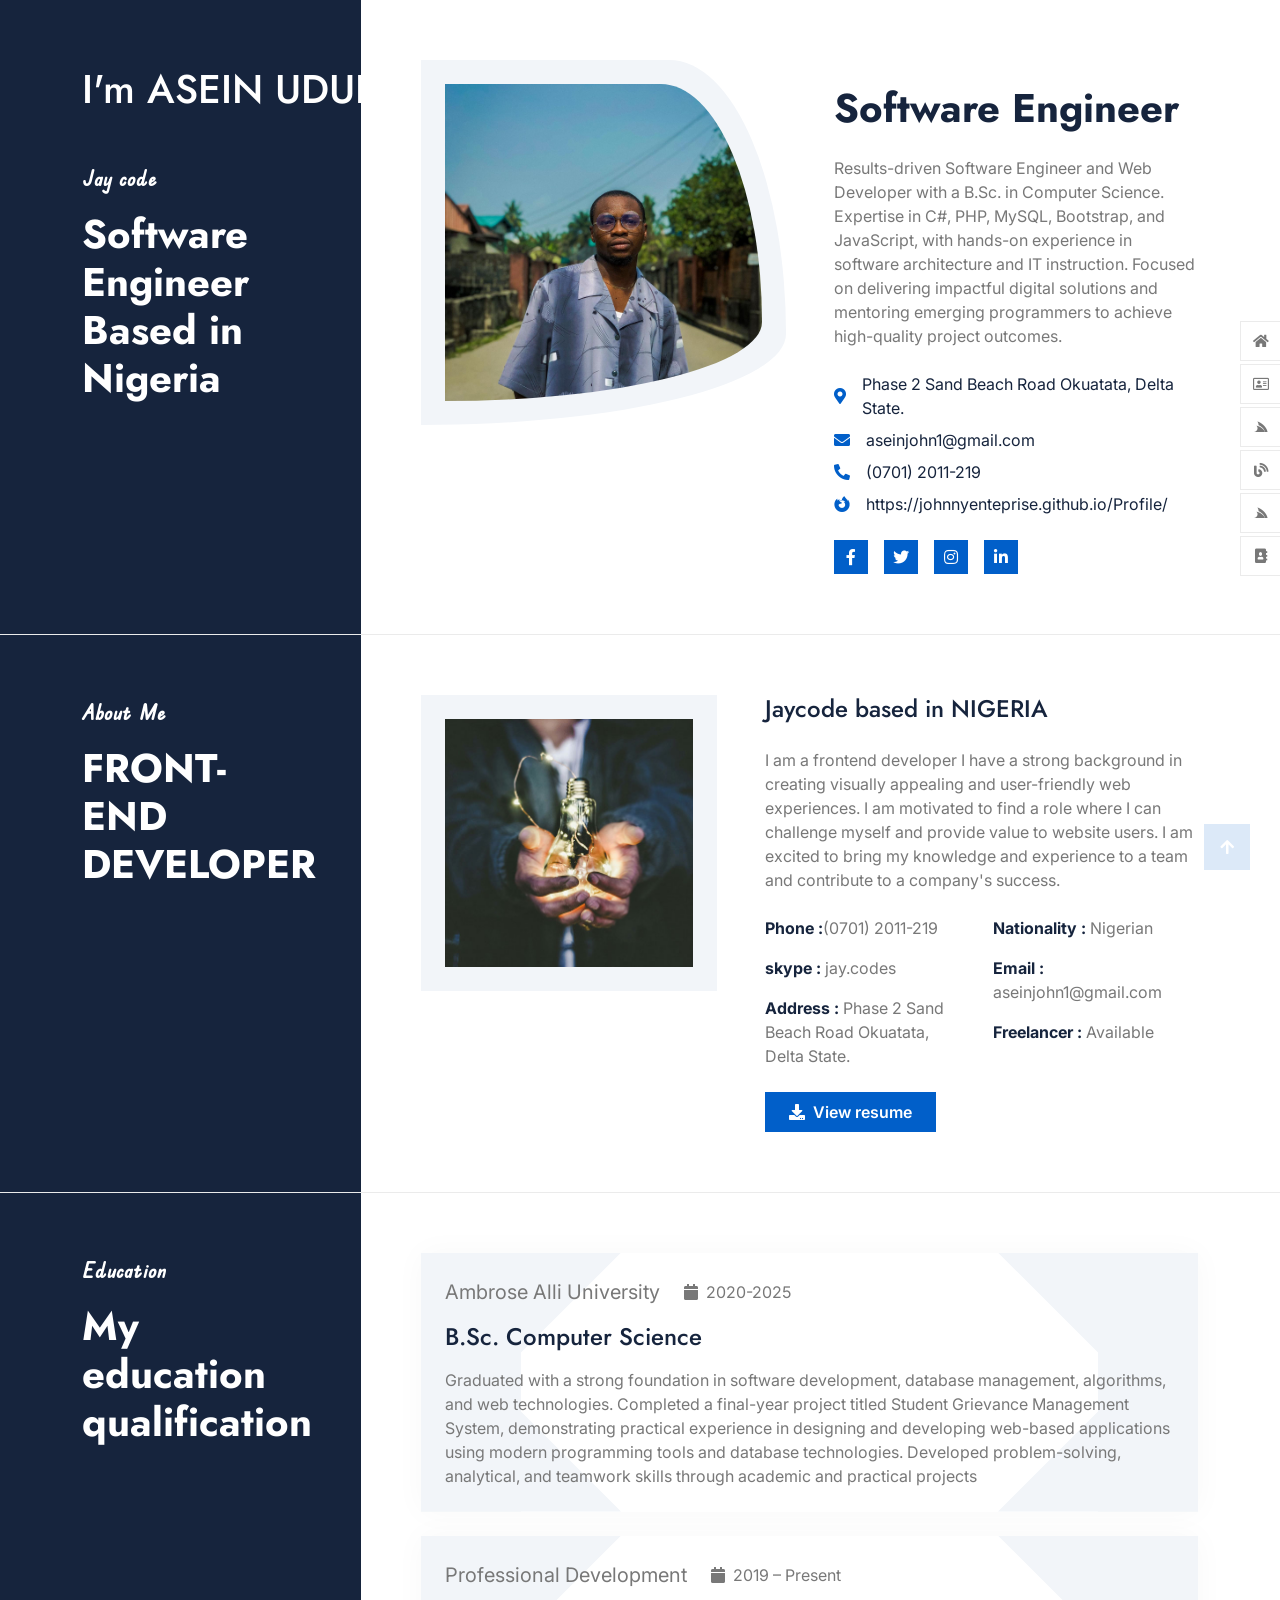
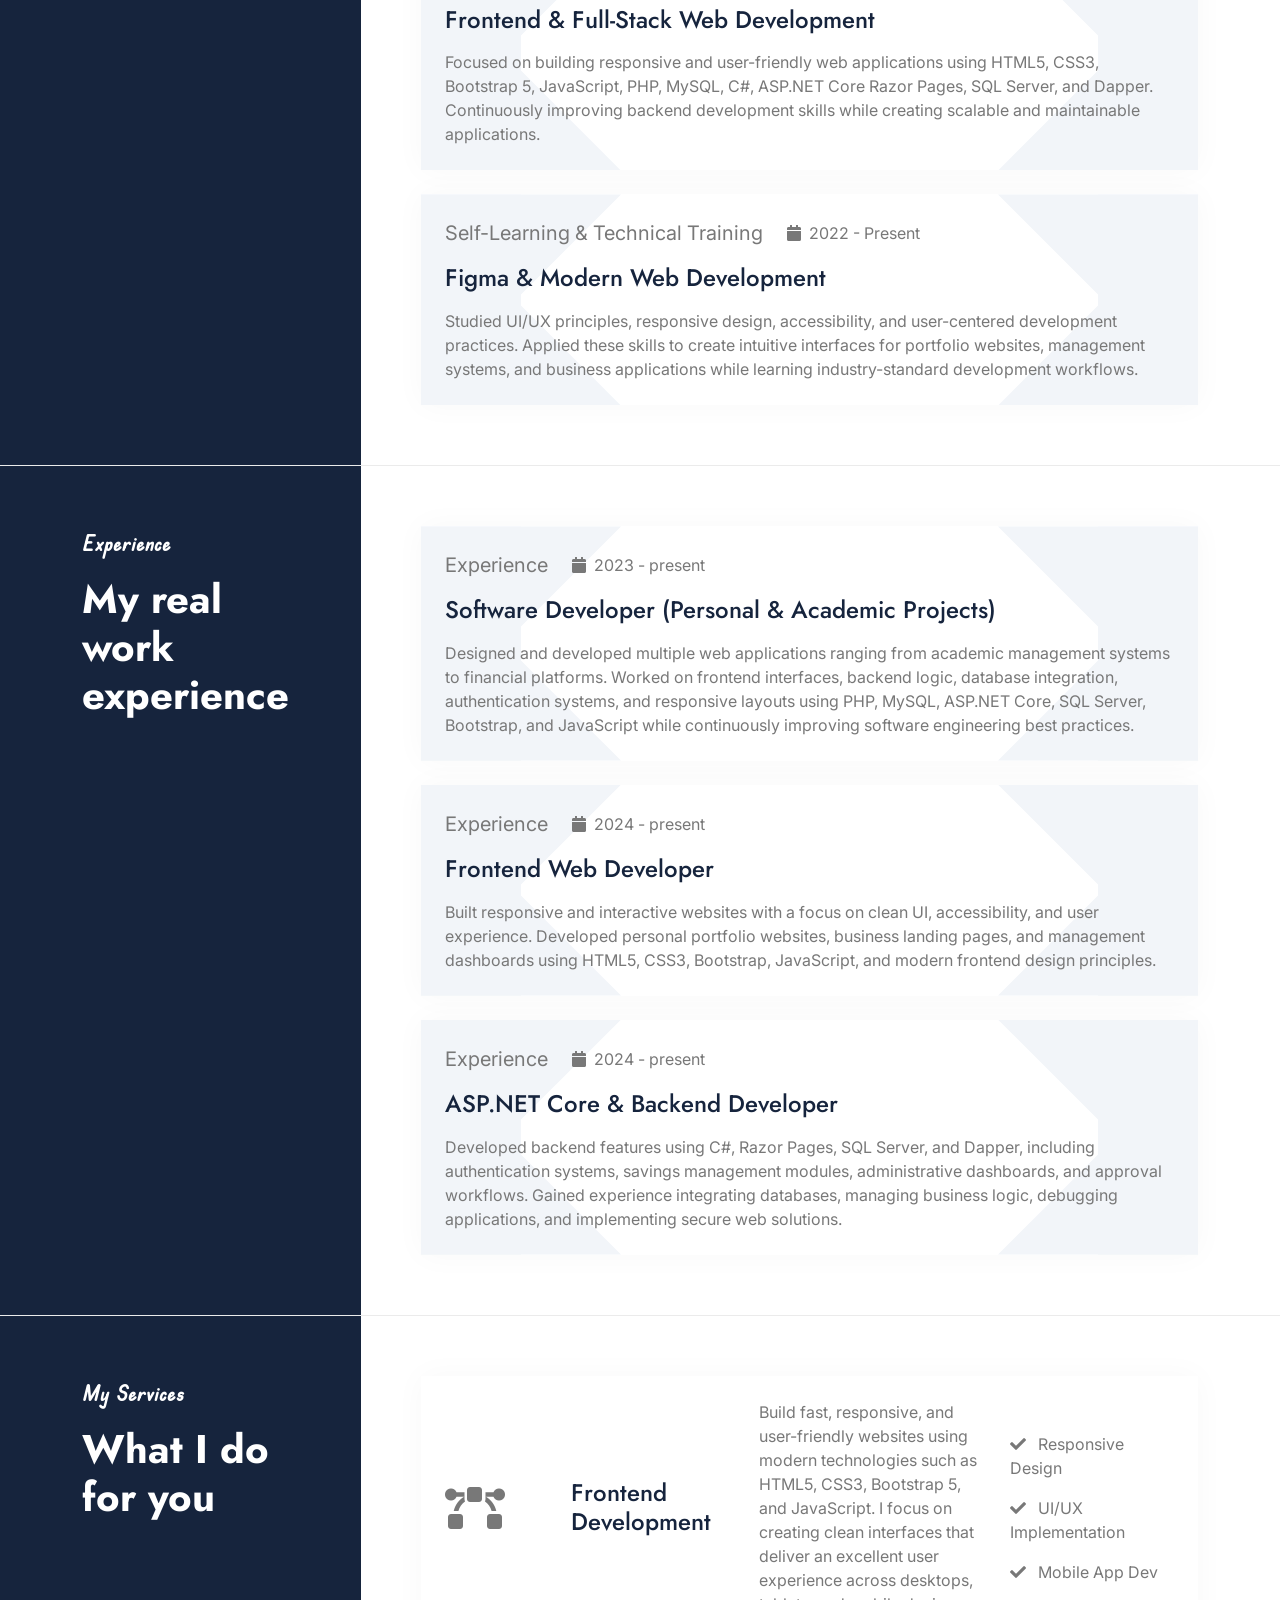
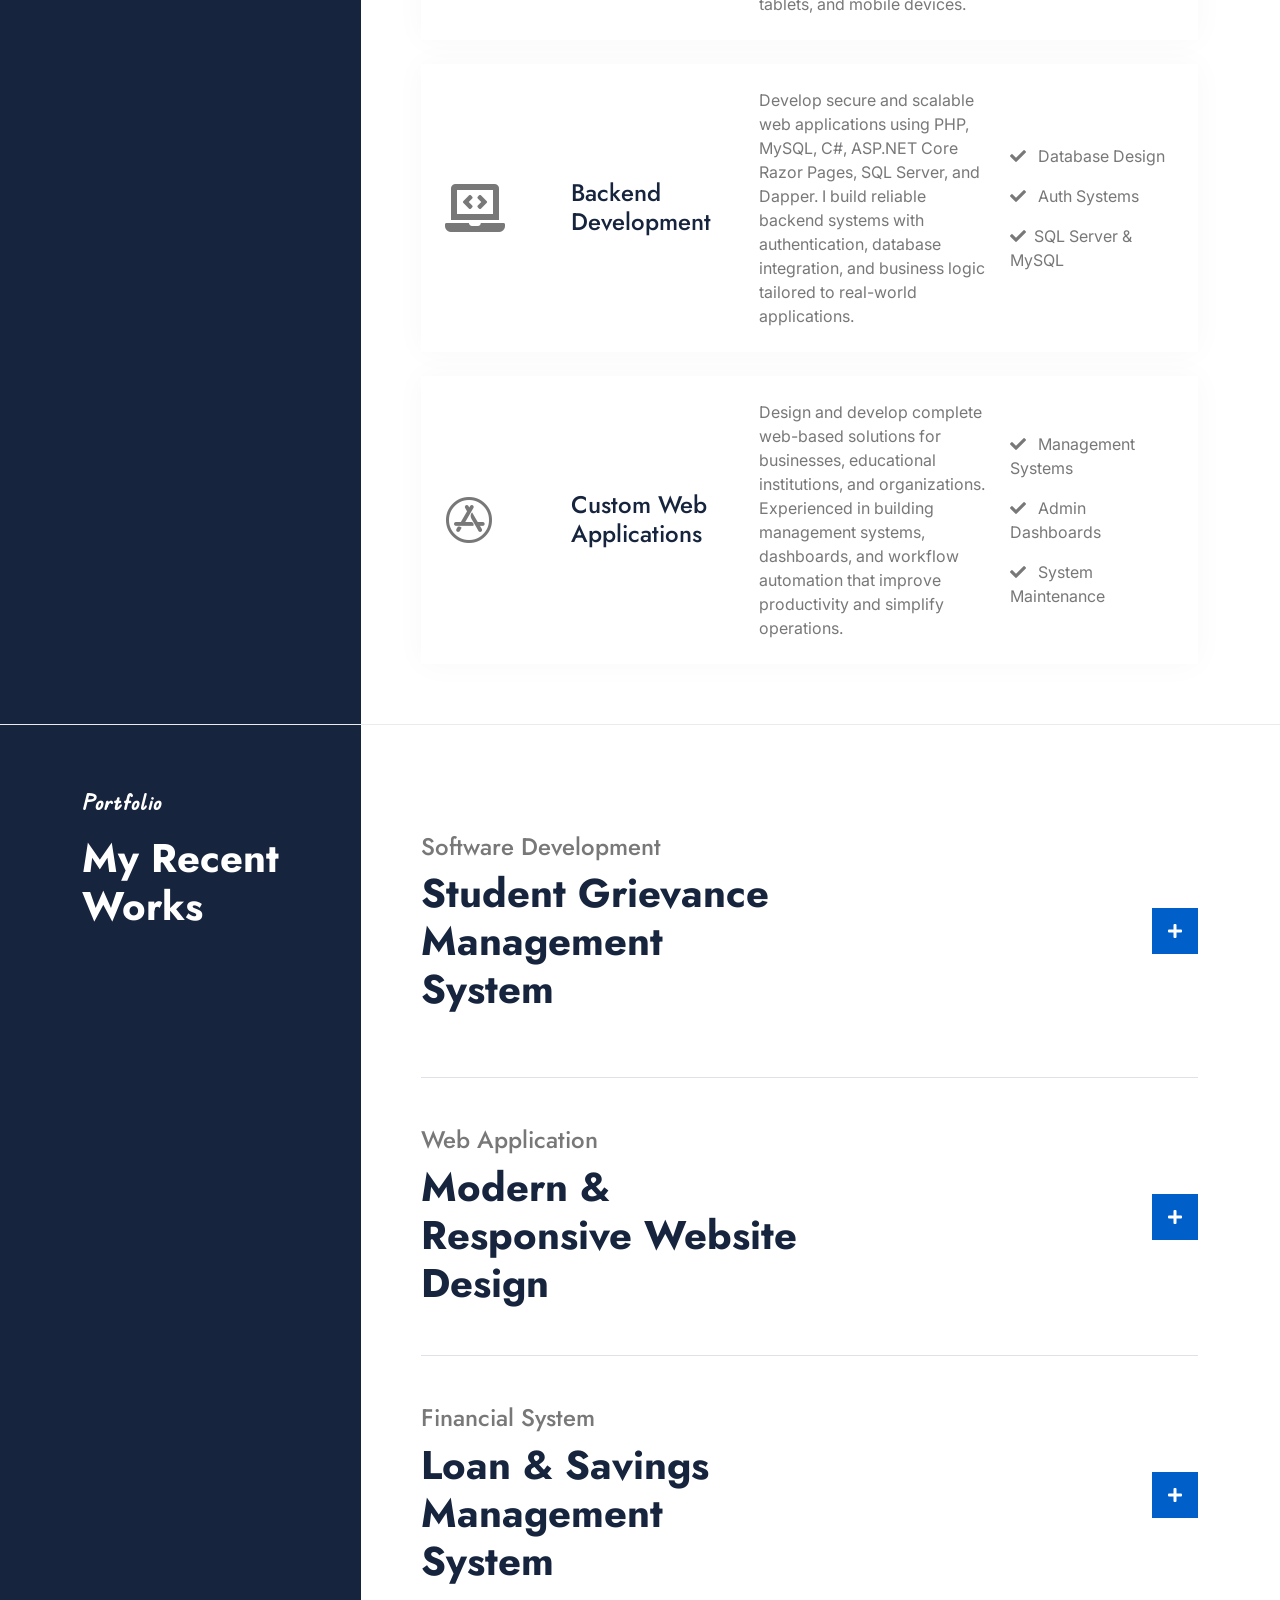
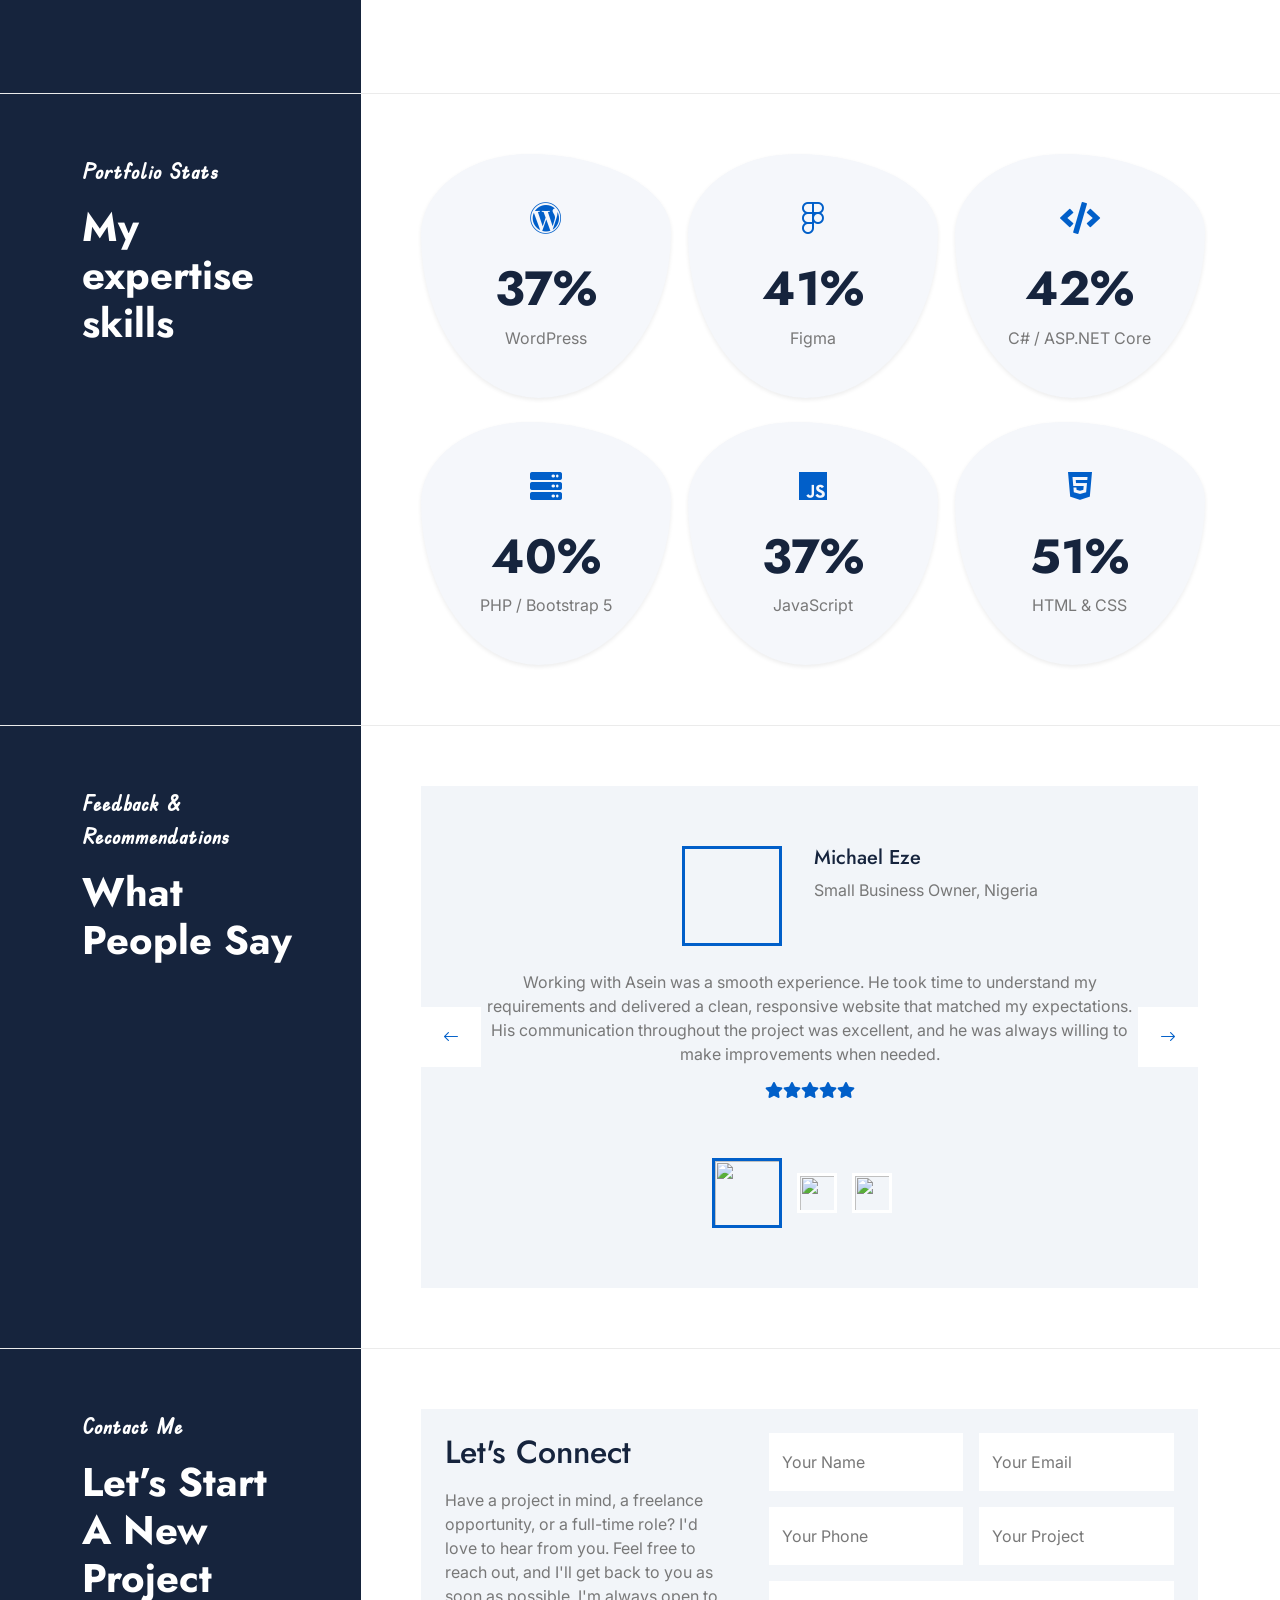
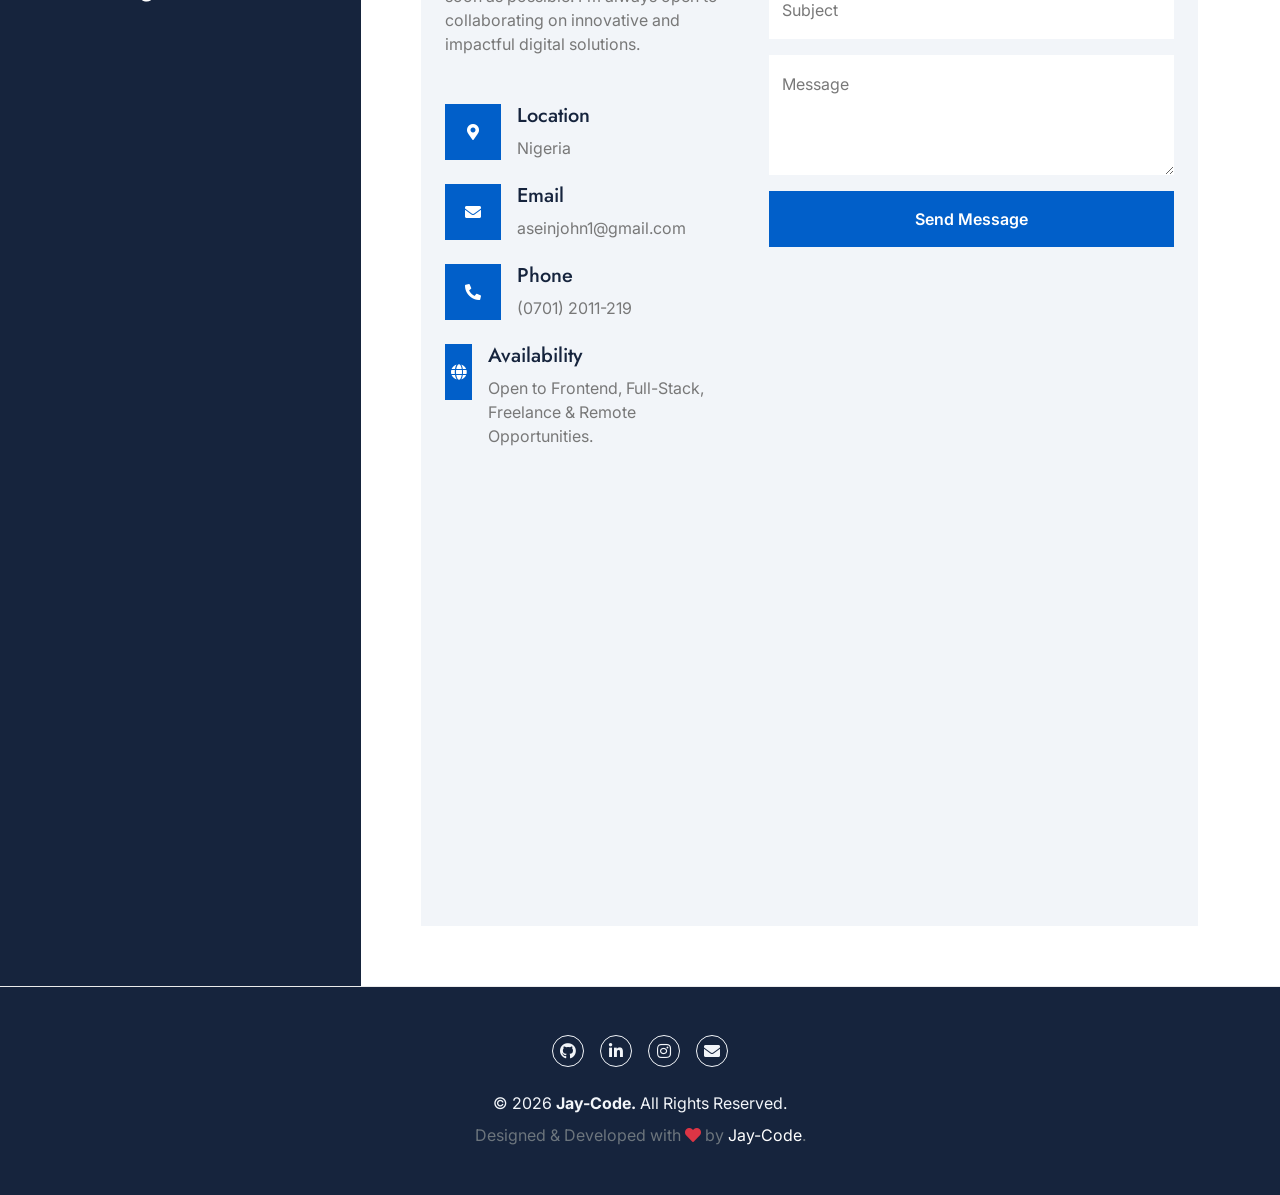
==== commit d905e218: "updated link" ====
--- a/jaycoat-portfolio/index.html
+++ b/jaycoat-portfolio/index.html
@@ -195,7 +195,11 @@
                                 </div>
                                 <div class="d-flex align-items-center mb-4">
                                     <i class="fab fa-firefox-browser text-primary me-3"></i>
-                                    <p class="text-dark mb-0">https://johnnyenteprise.github.io/Profile/</p>
+                                    <!-- <p class="text-dark mb-0">https://johnnyenteprise.github.io/Profile/</p> -->
+                                    <a href="https://johnnyenteprise.github.io/Profile/" target="_blank"
+                                        class="text-decoration-none">
+                                        <p class="text-dark mb-0"> https://johnnyenteprise.github.io/Profile/</p>
+                                    </a>
                                 </div>
                                 <div class="d-flex">
                                     <a class="btn btn-primary btn-sm-square me-3"
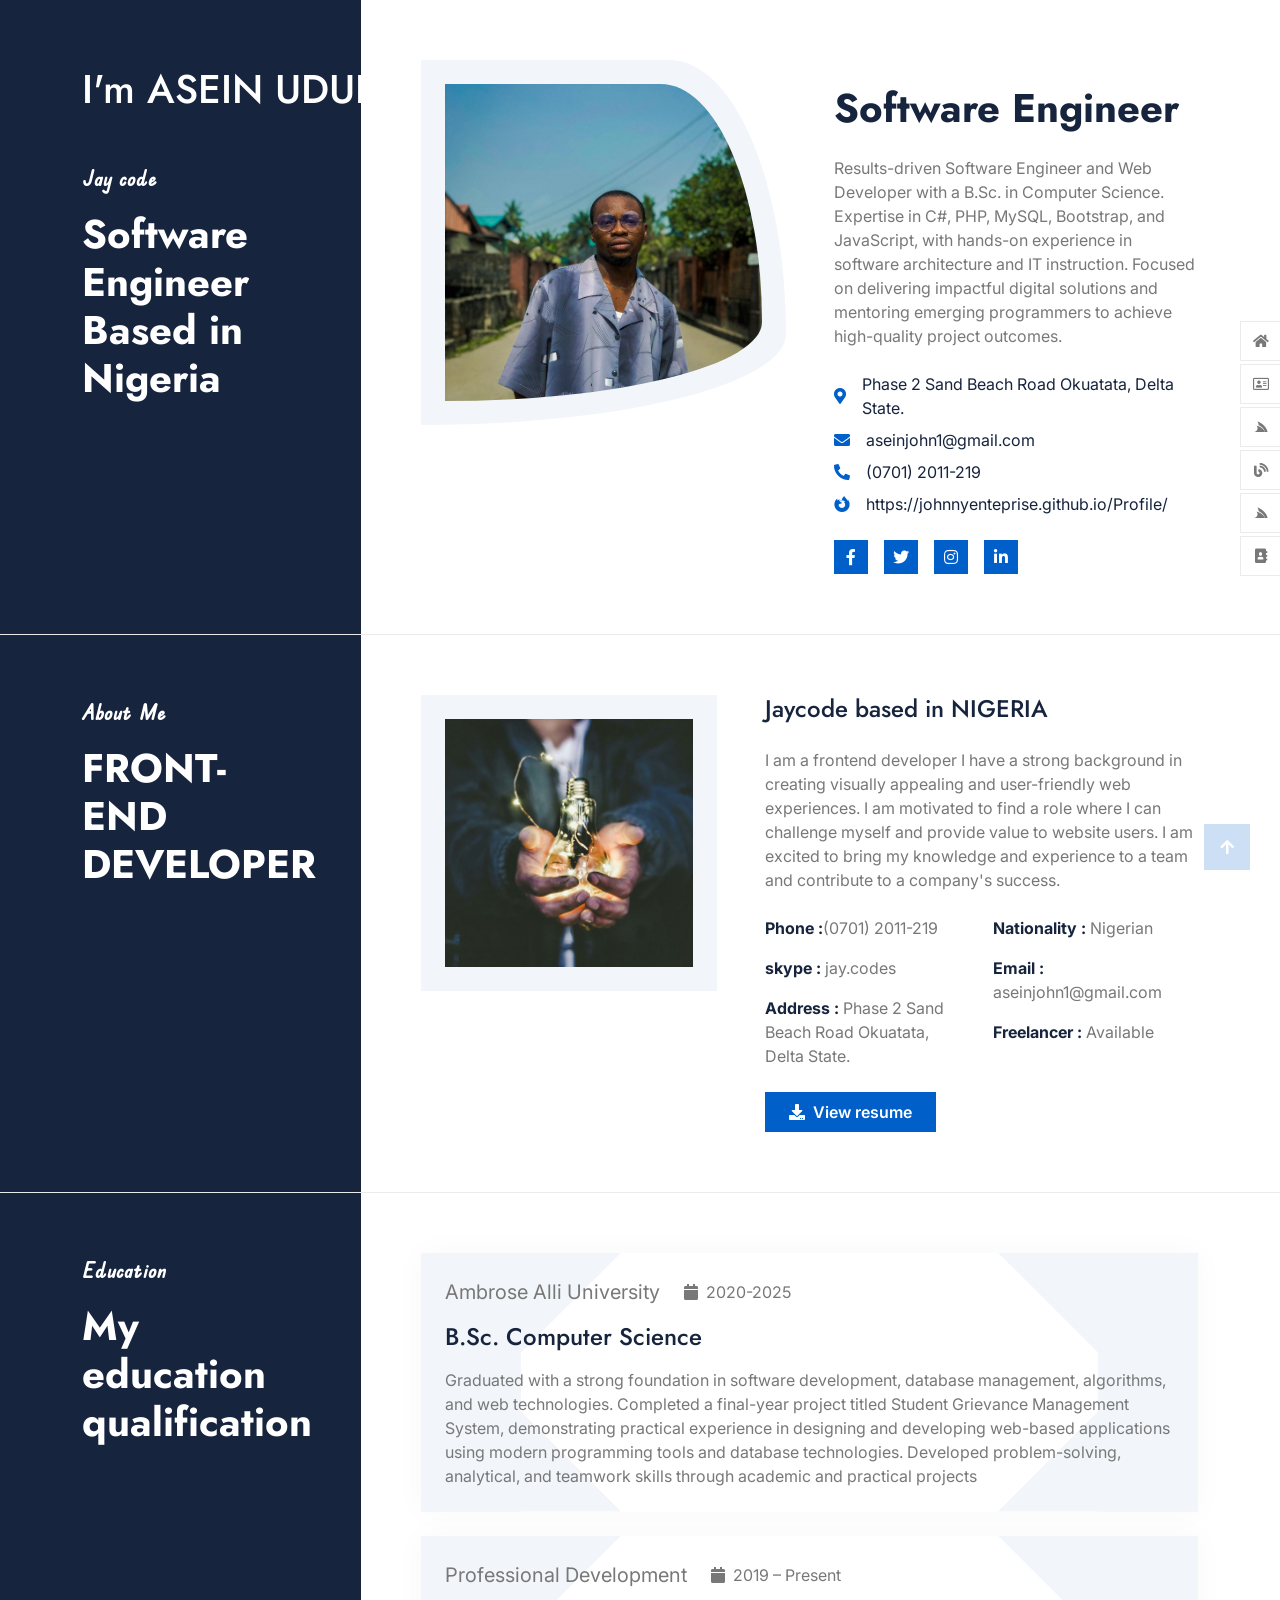
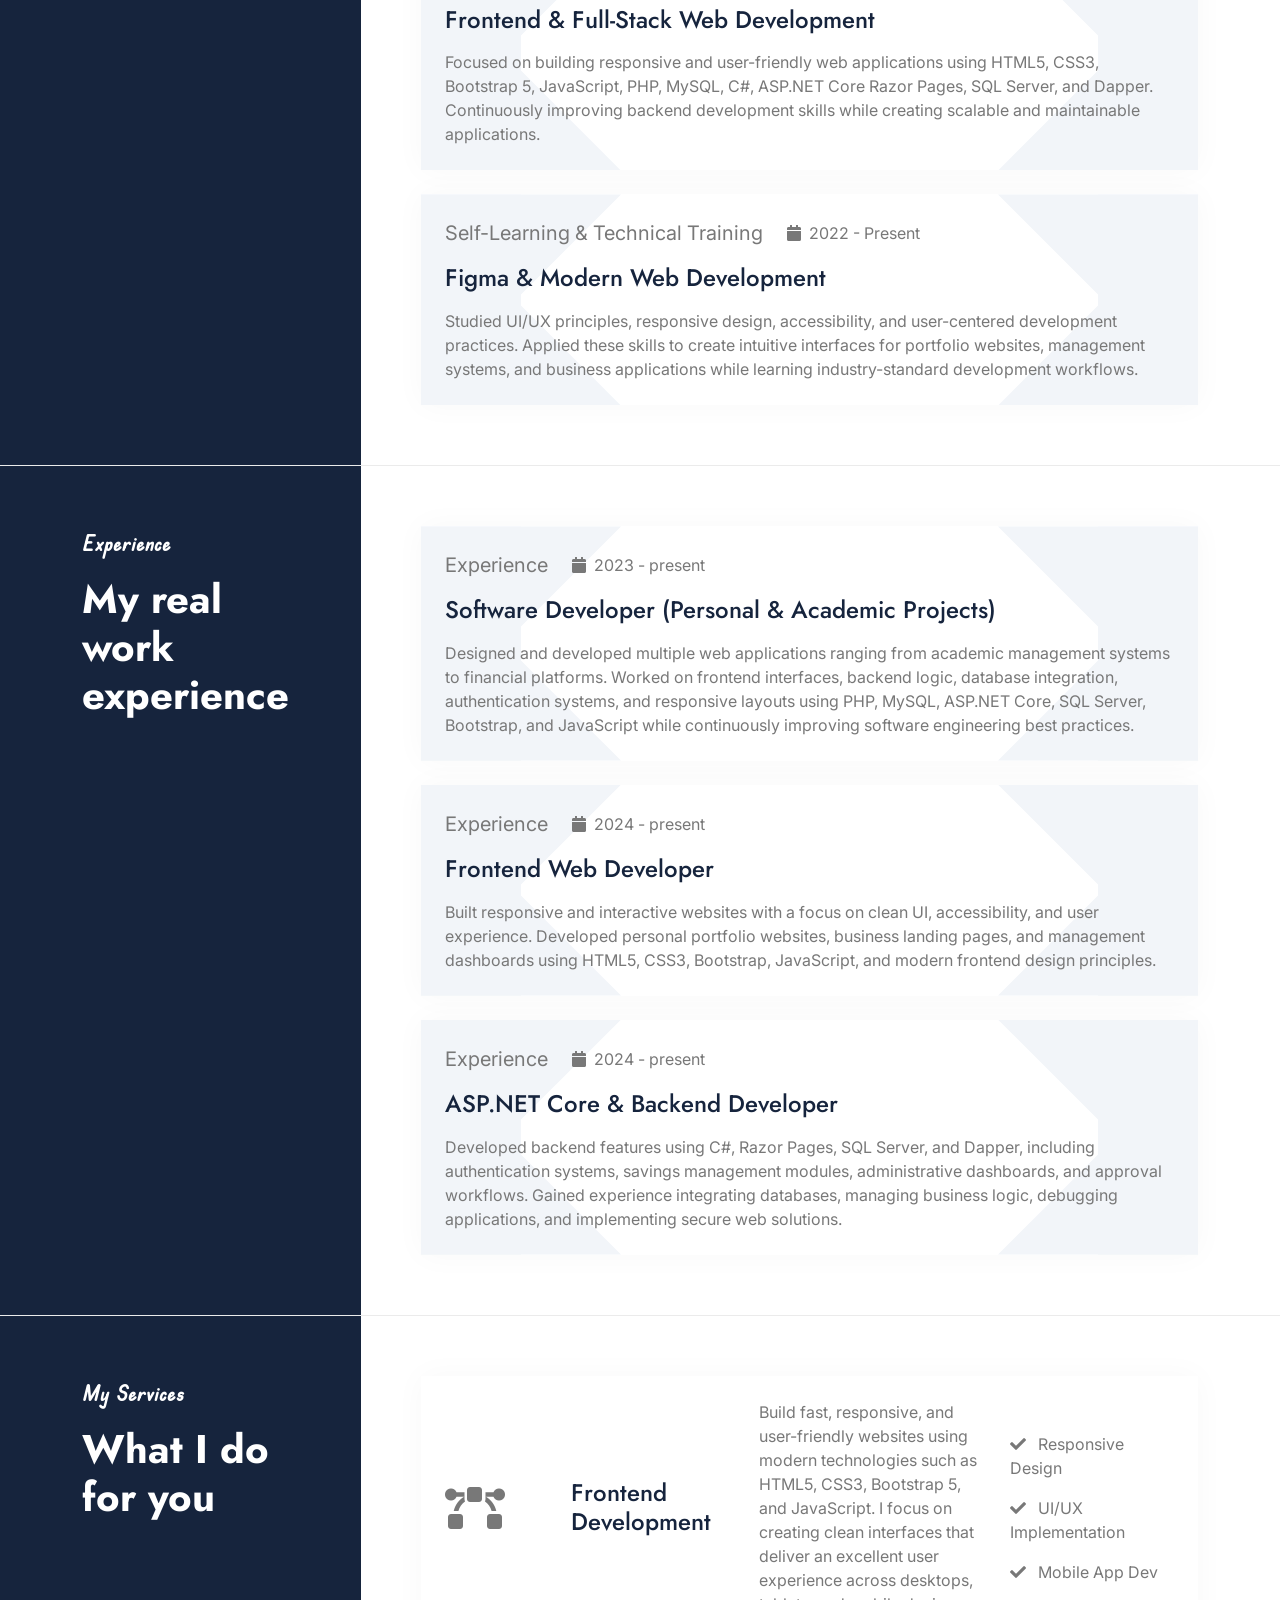
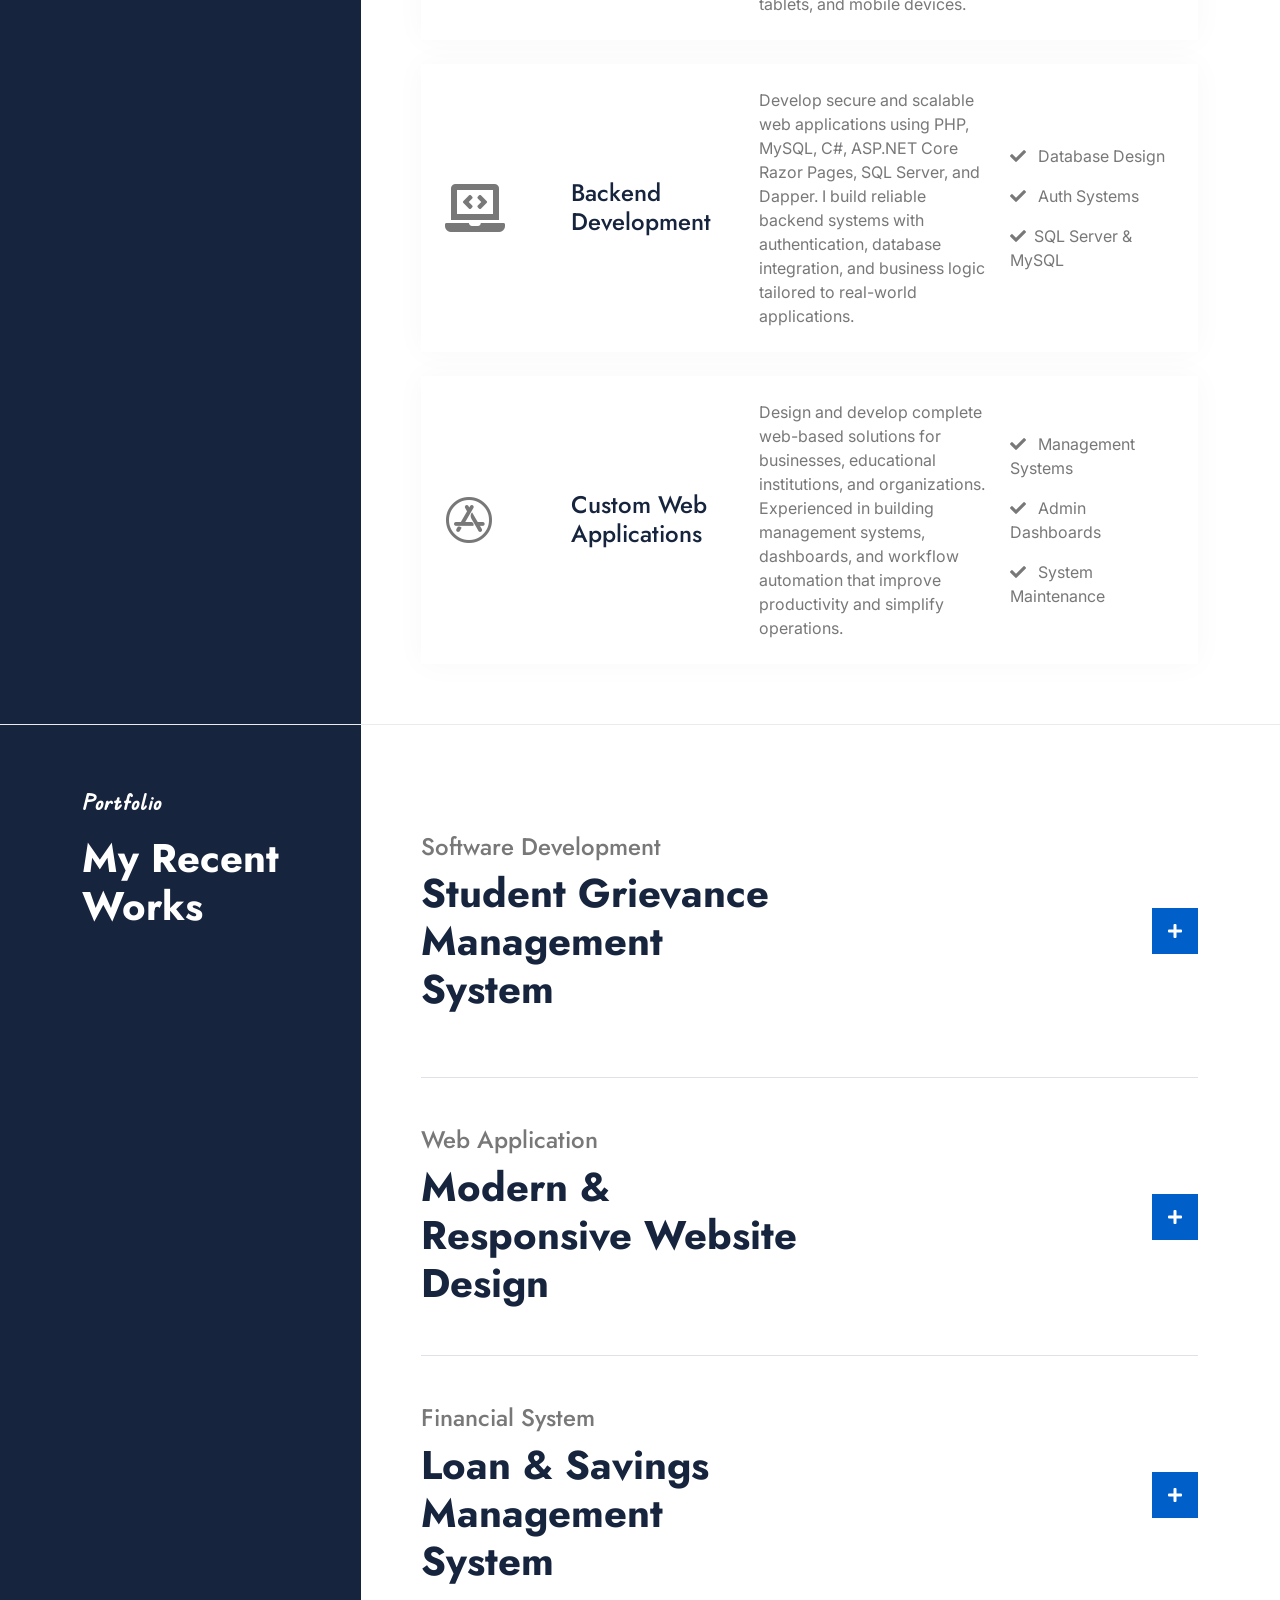
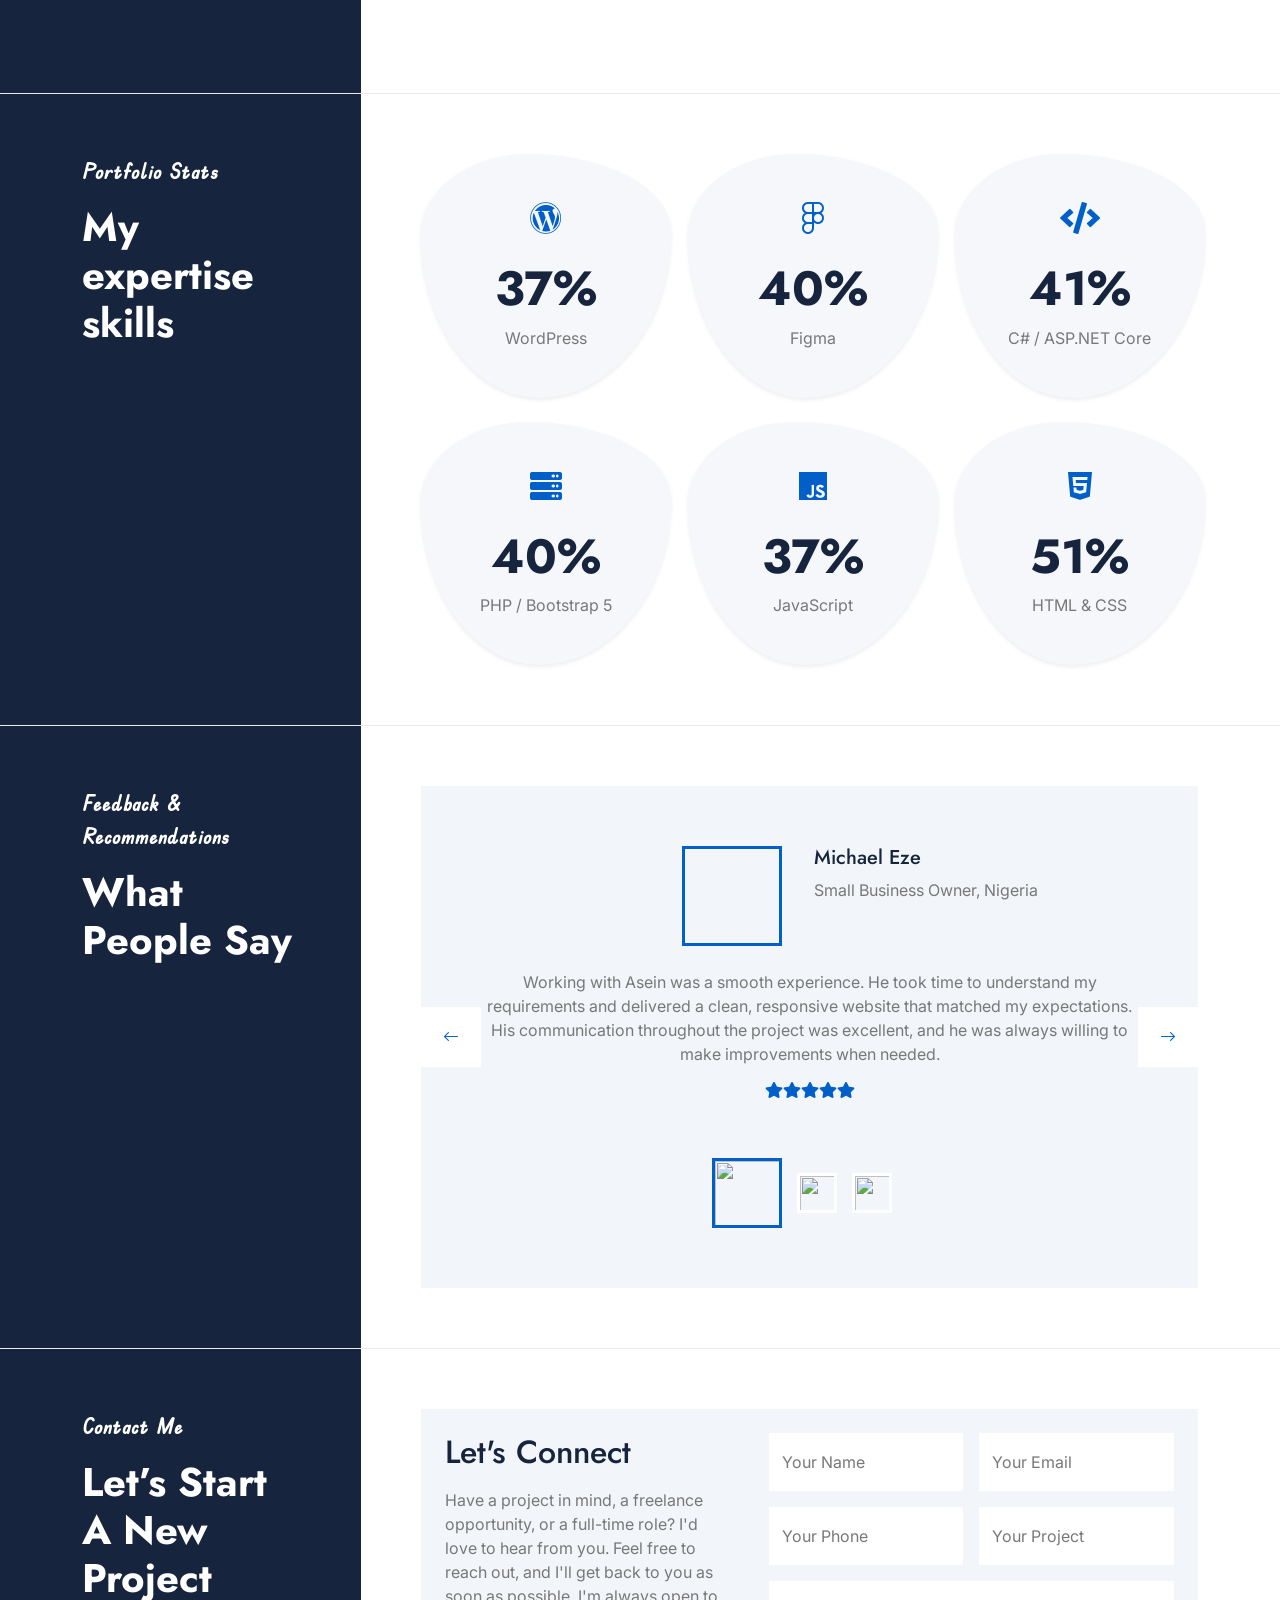
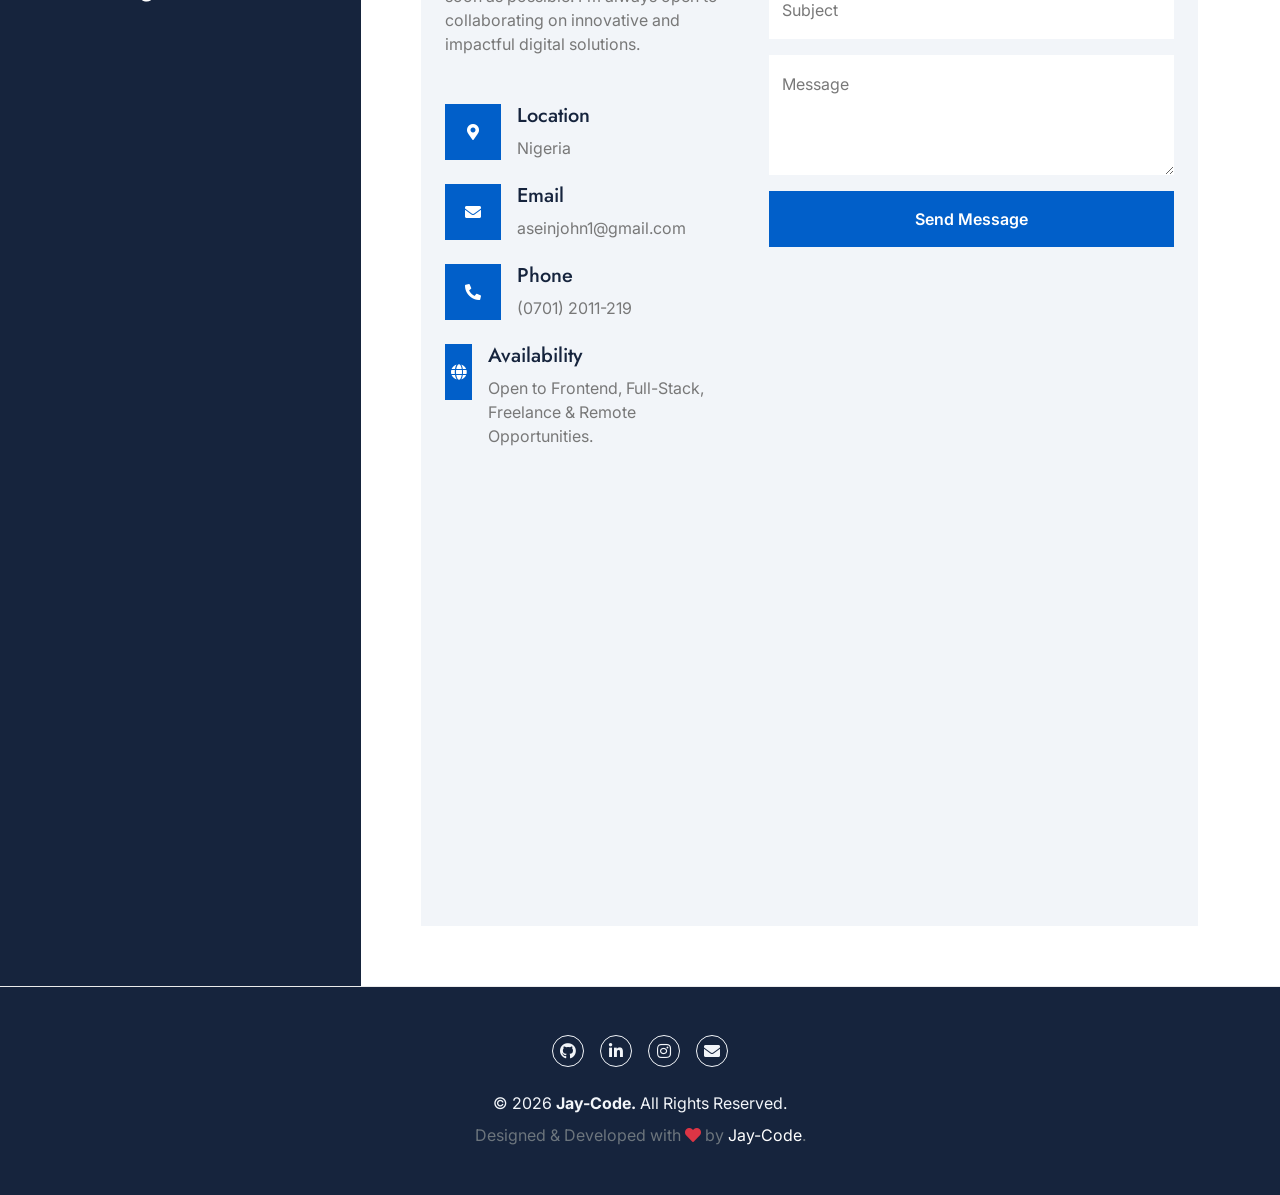
==== commit e710162f: "added Reports & Analytics Tracking" ====
--- a/jaycoat-portfolio/index.html
+++ b/jaycoat-portfolio/index.html
@@ -1117,6 +1117,11 @@
         window.addEventListener('load', finishLoader);
     </script>
 
+
+
+<!-- Start of HubSpot Embed Code -->
+<script type="text/javascript" id="hs-script-loader" async defer src="//js-eu1.hs-scripts.com/149097386.js"></script>
+<!-- End of HubSpot Embed Code -->
 </body>
 
 </html>
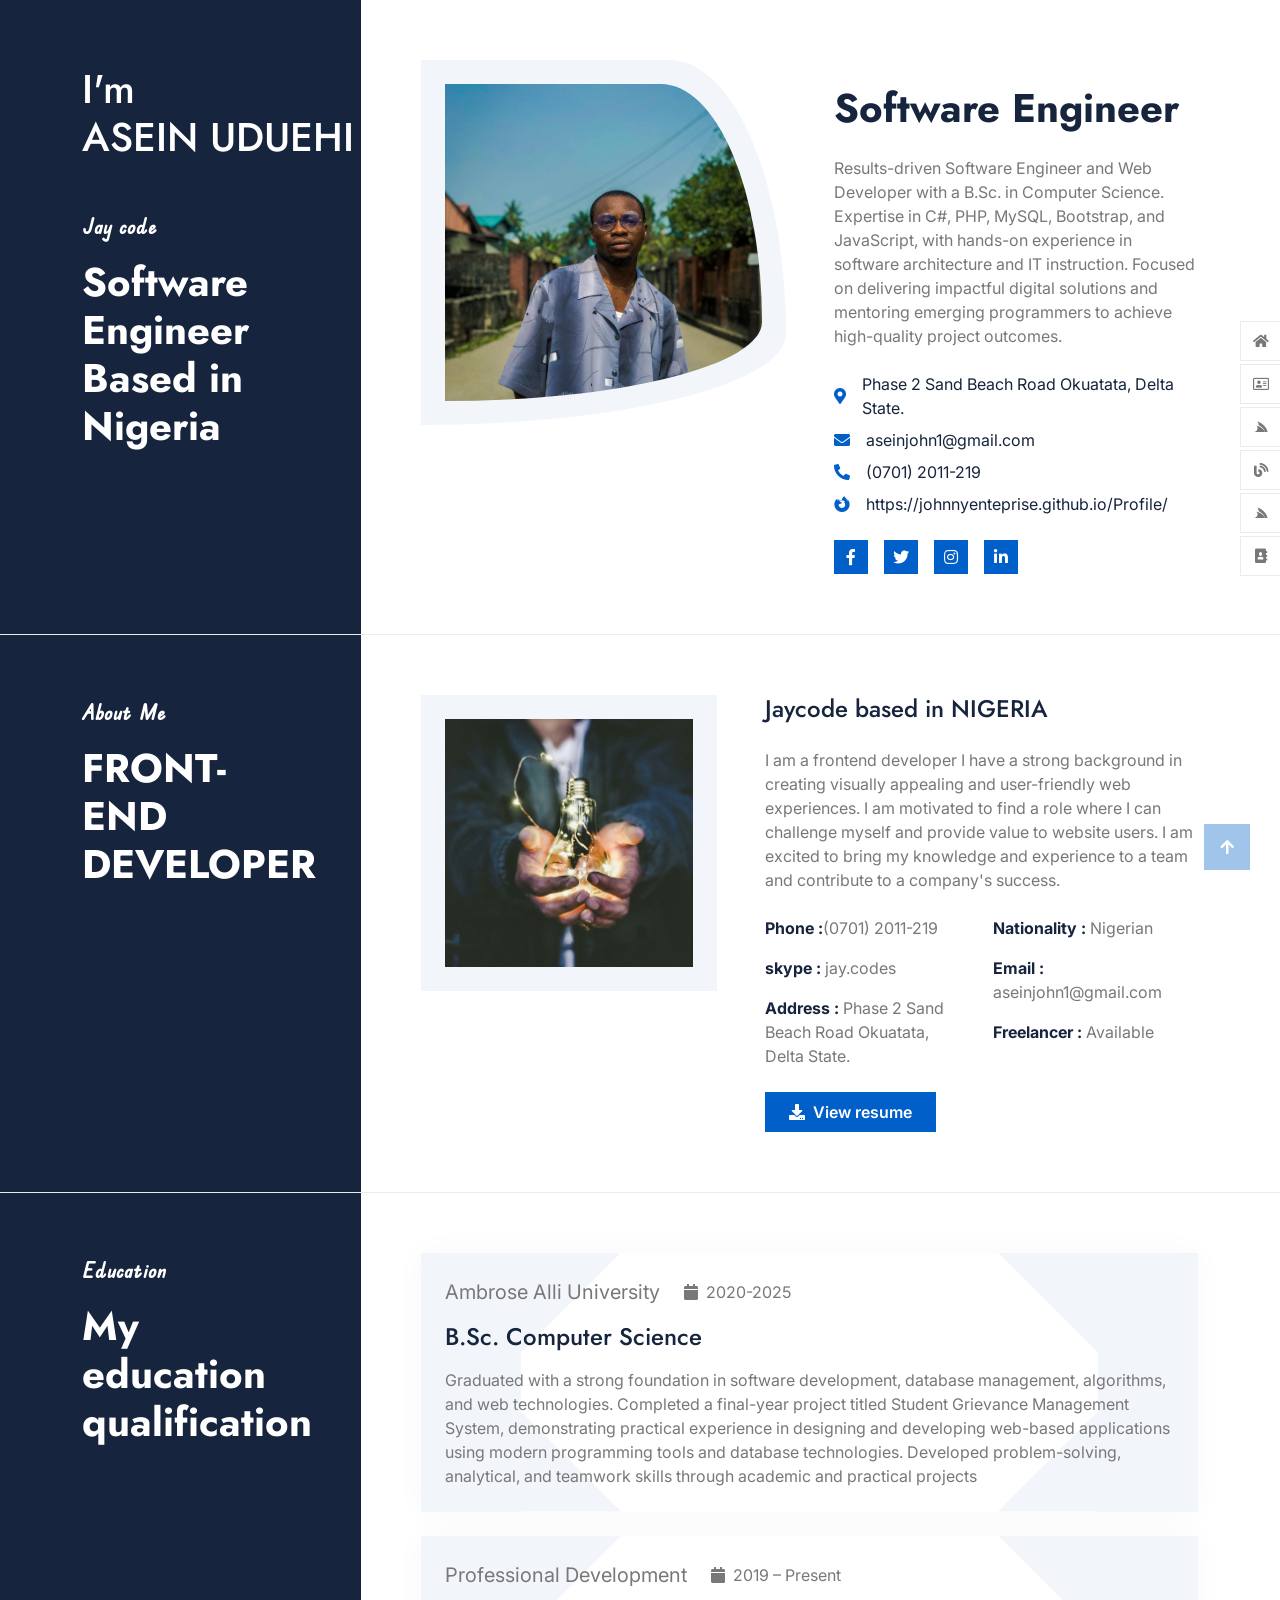
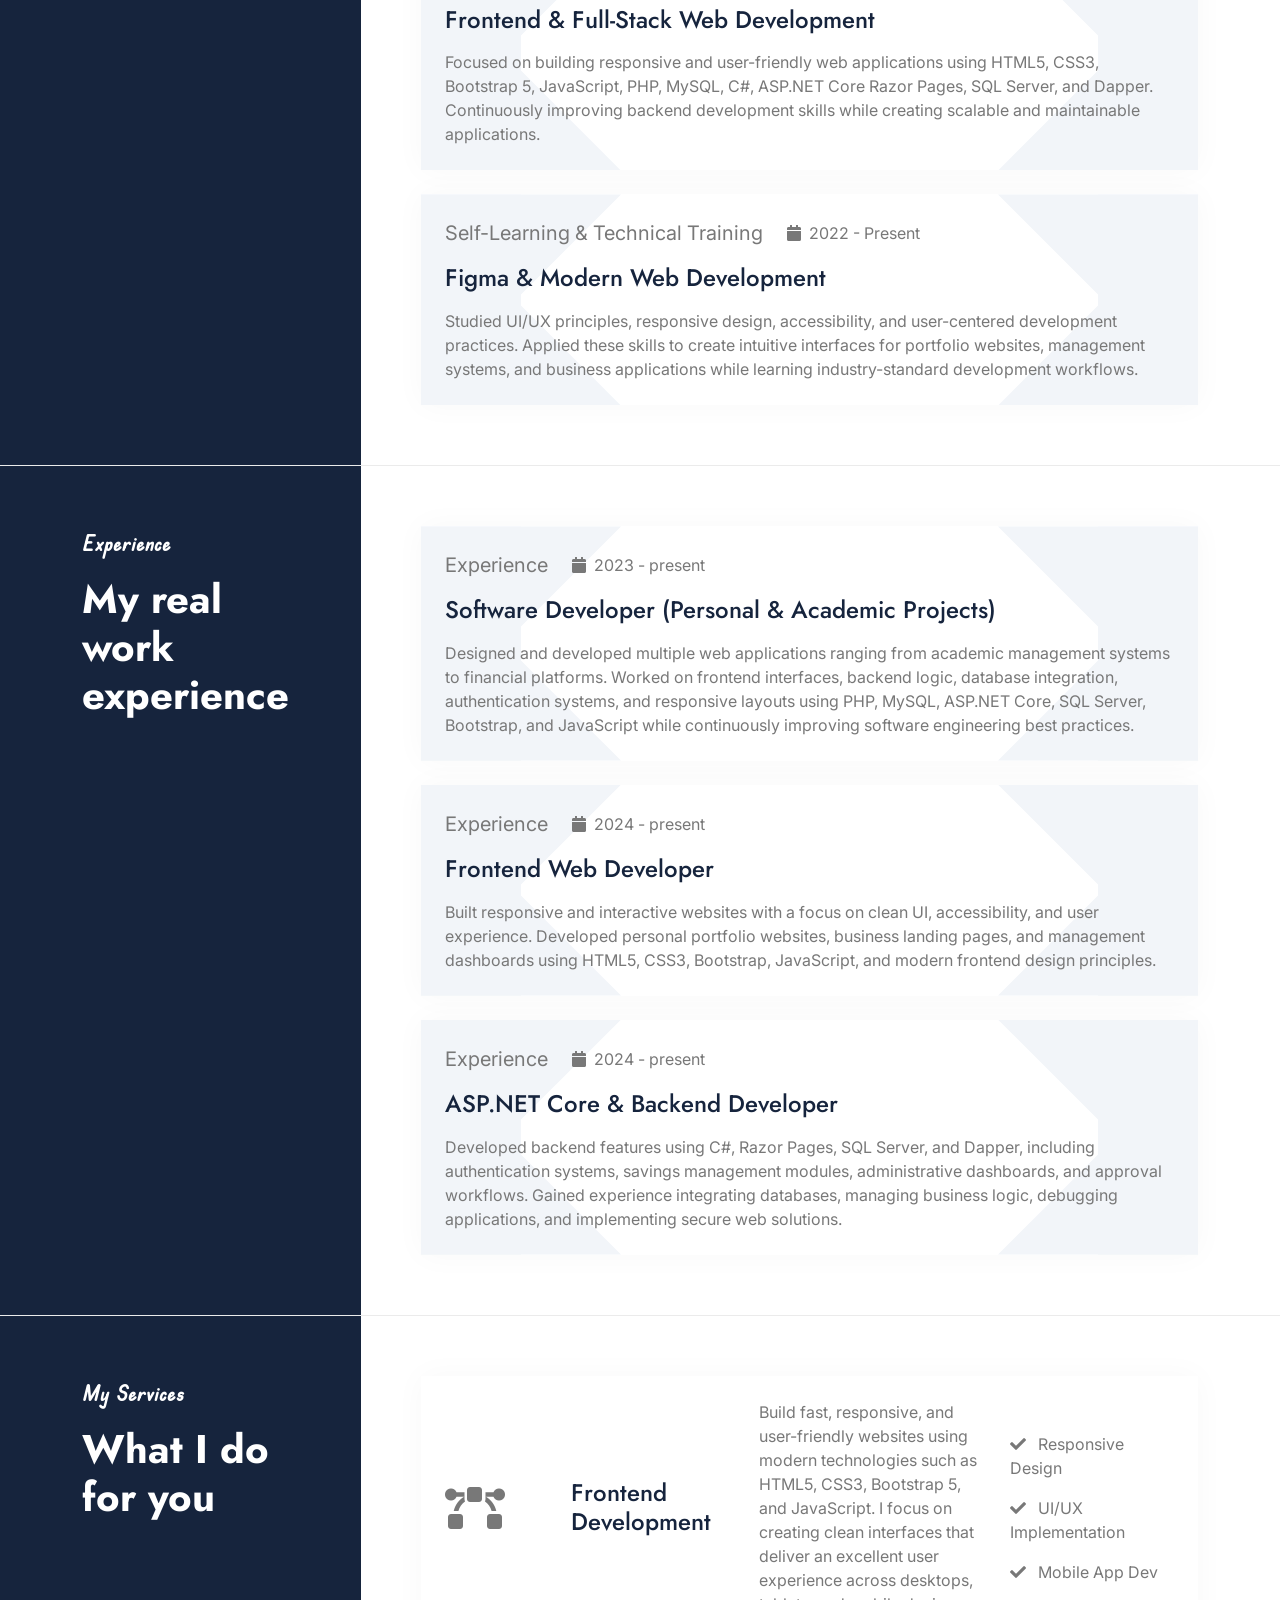
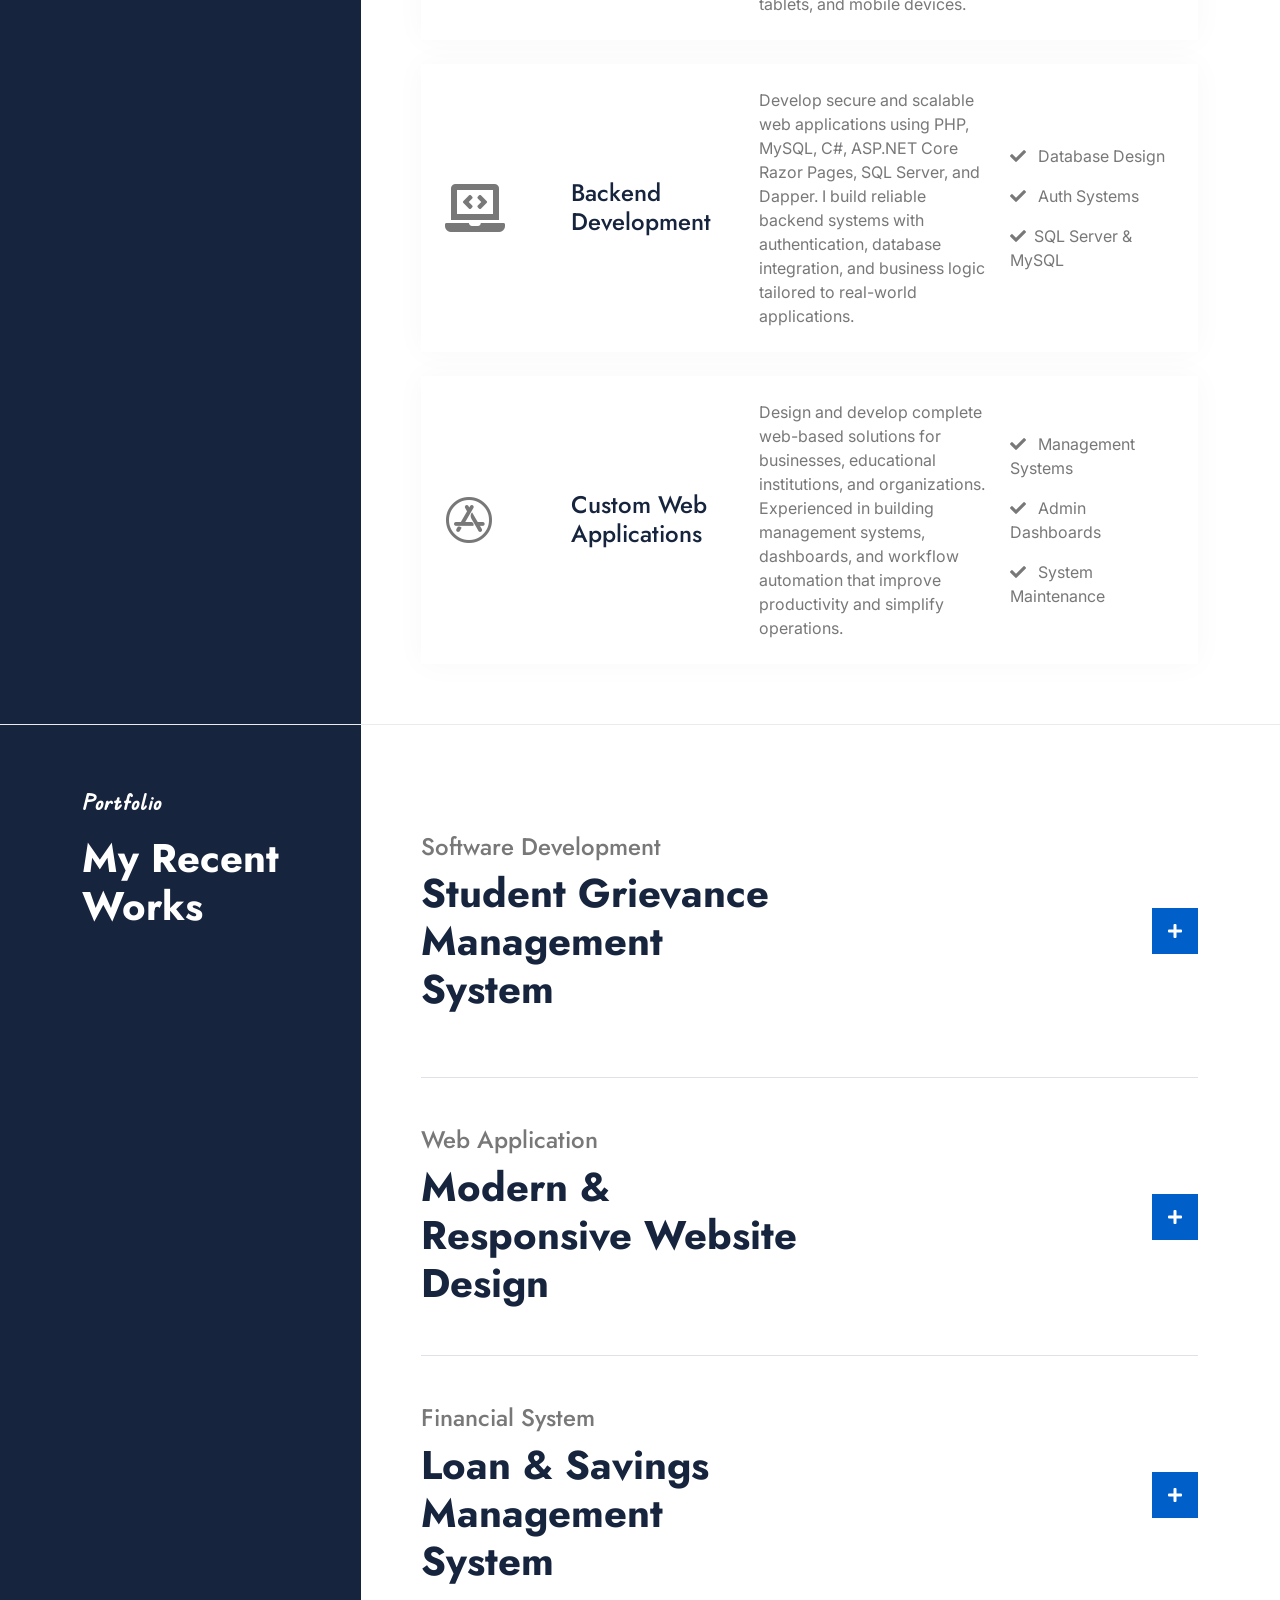
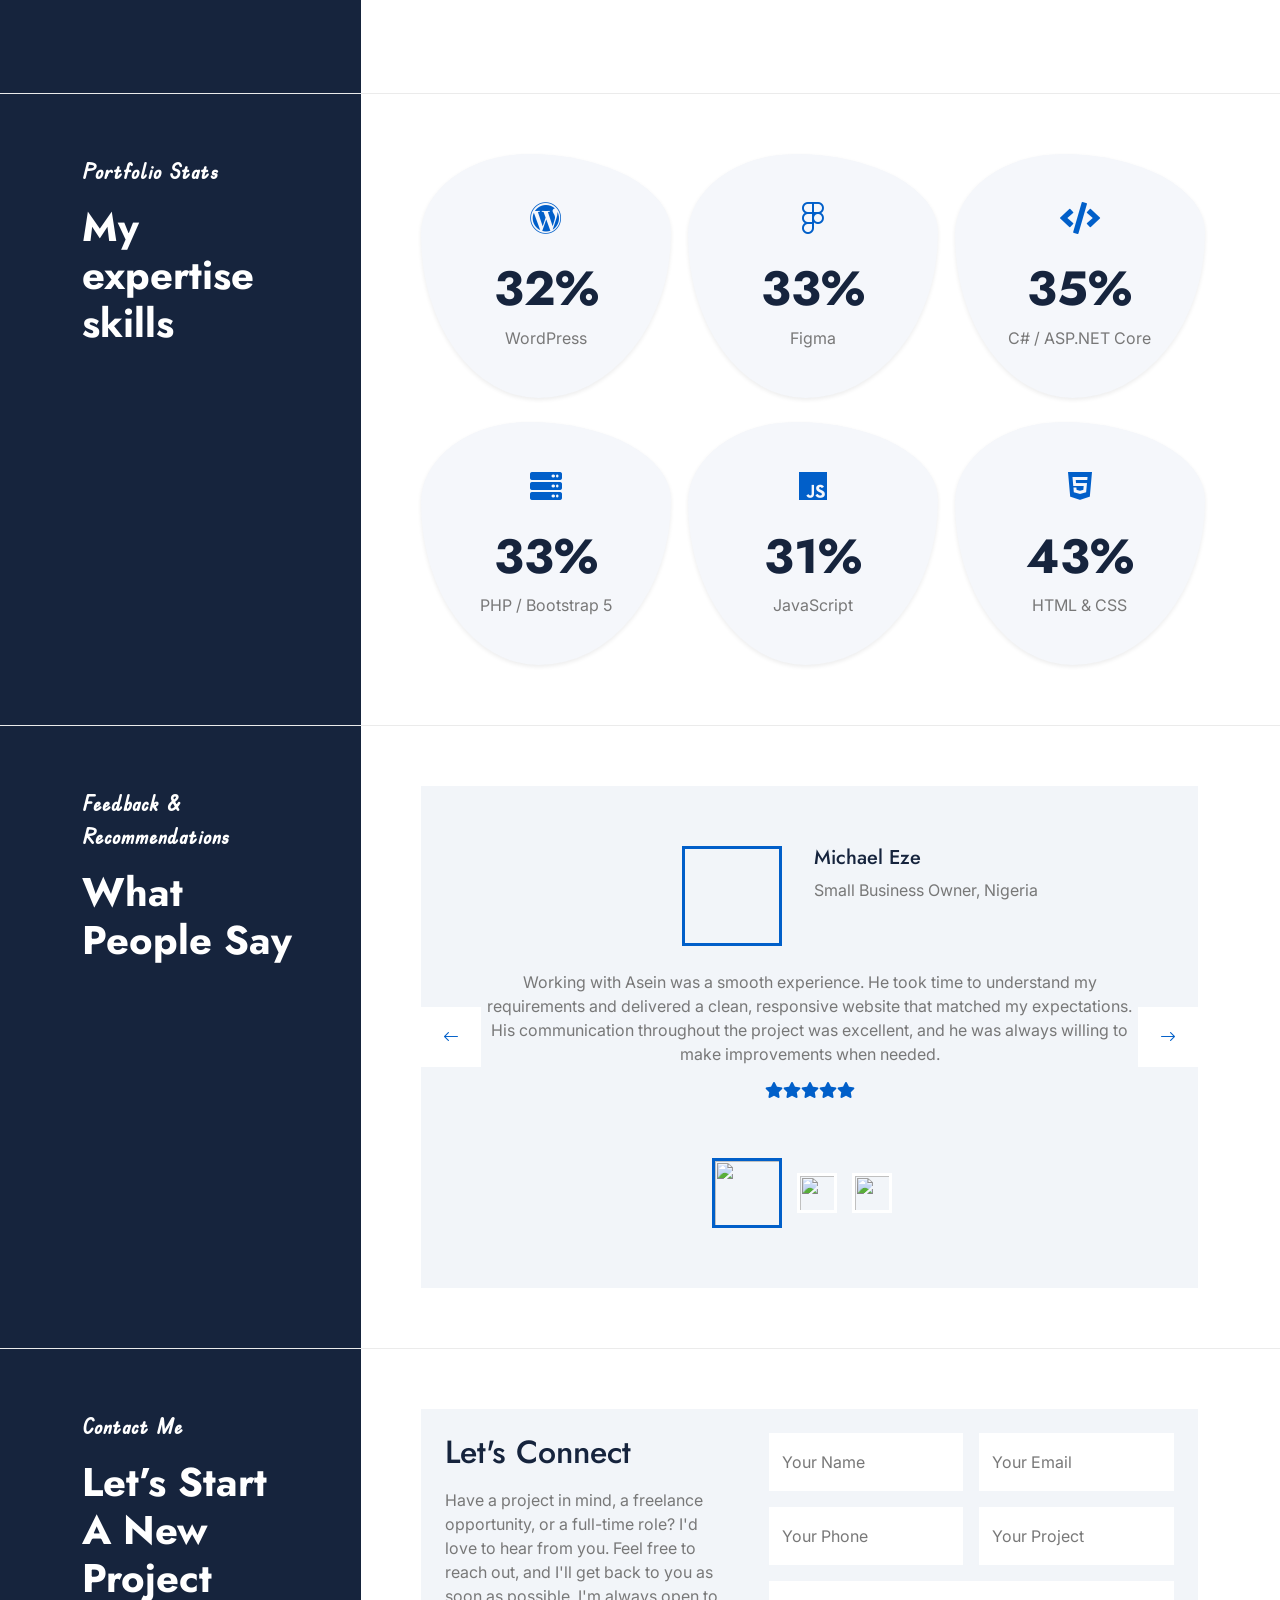
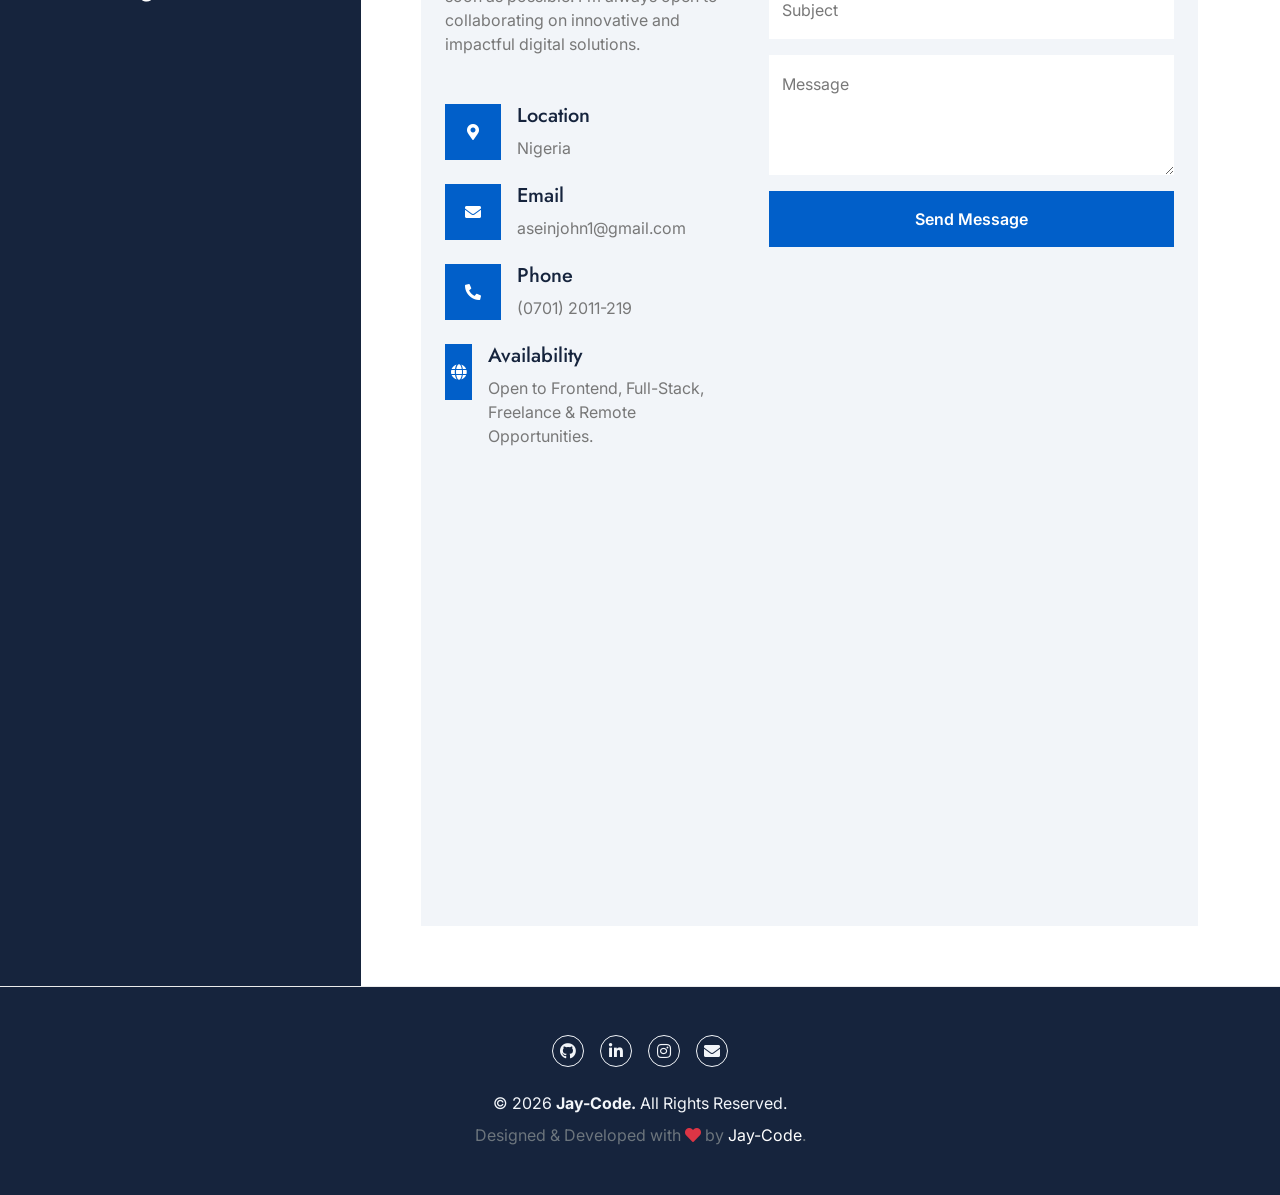
==== commit 938651f4: "Mobile view changes" ====
--- a/jaycoat-portfolio/index.html
+++ b/jaycoat-portfolio/index.html
@@ -152,7 +152,7 @@
                 <div class="col-12 col-lg-3">
                     <div class="header-content bg-dark h-100 pt-6 pe-6 pb-6">
                         <a href="index.html" class="navbar-brand d-inline-flex pb-5 wow fadeInUp" data-wow-delay="0.1s">
-                            <h1 class="display-8 text-white mb-0">I'm ASEIN UDUEHI</h1>
+                            <h1 class="display-12 text-white mb-0">I'm <br> ASEIN UDUEHI</h1>
                         </a>
                         <div class="text-start d-flex flex-column justify-content-center wow fadeInUp"
                             data-wow-delay="0.3s">
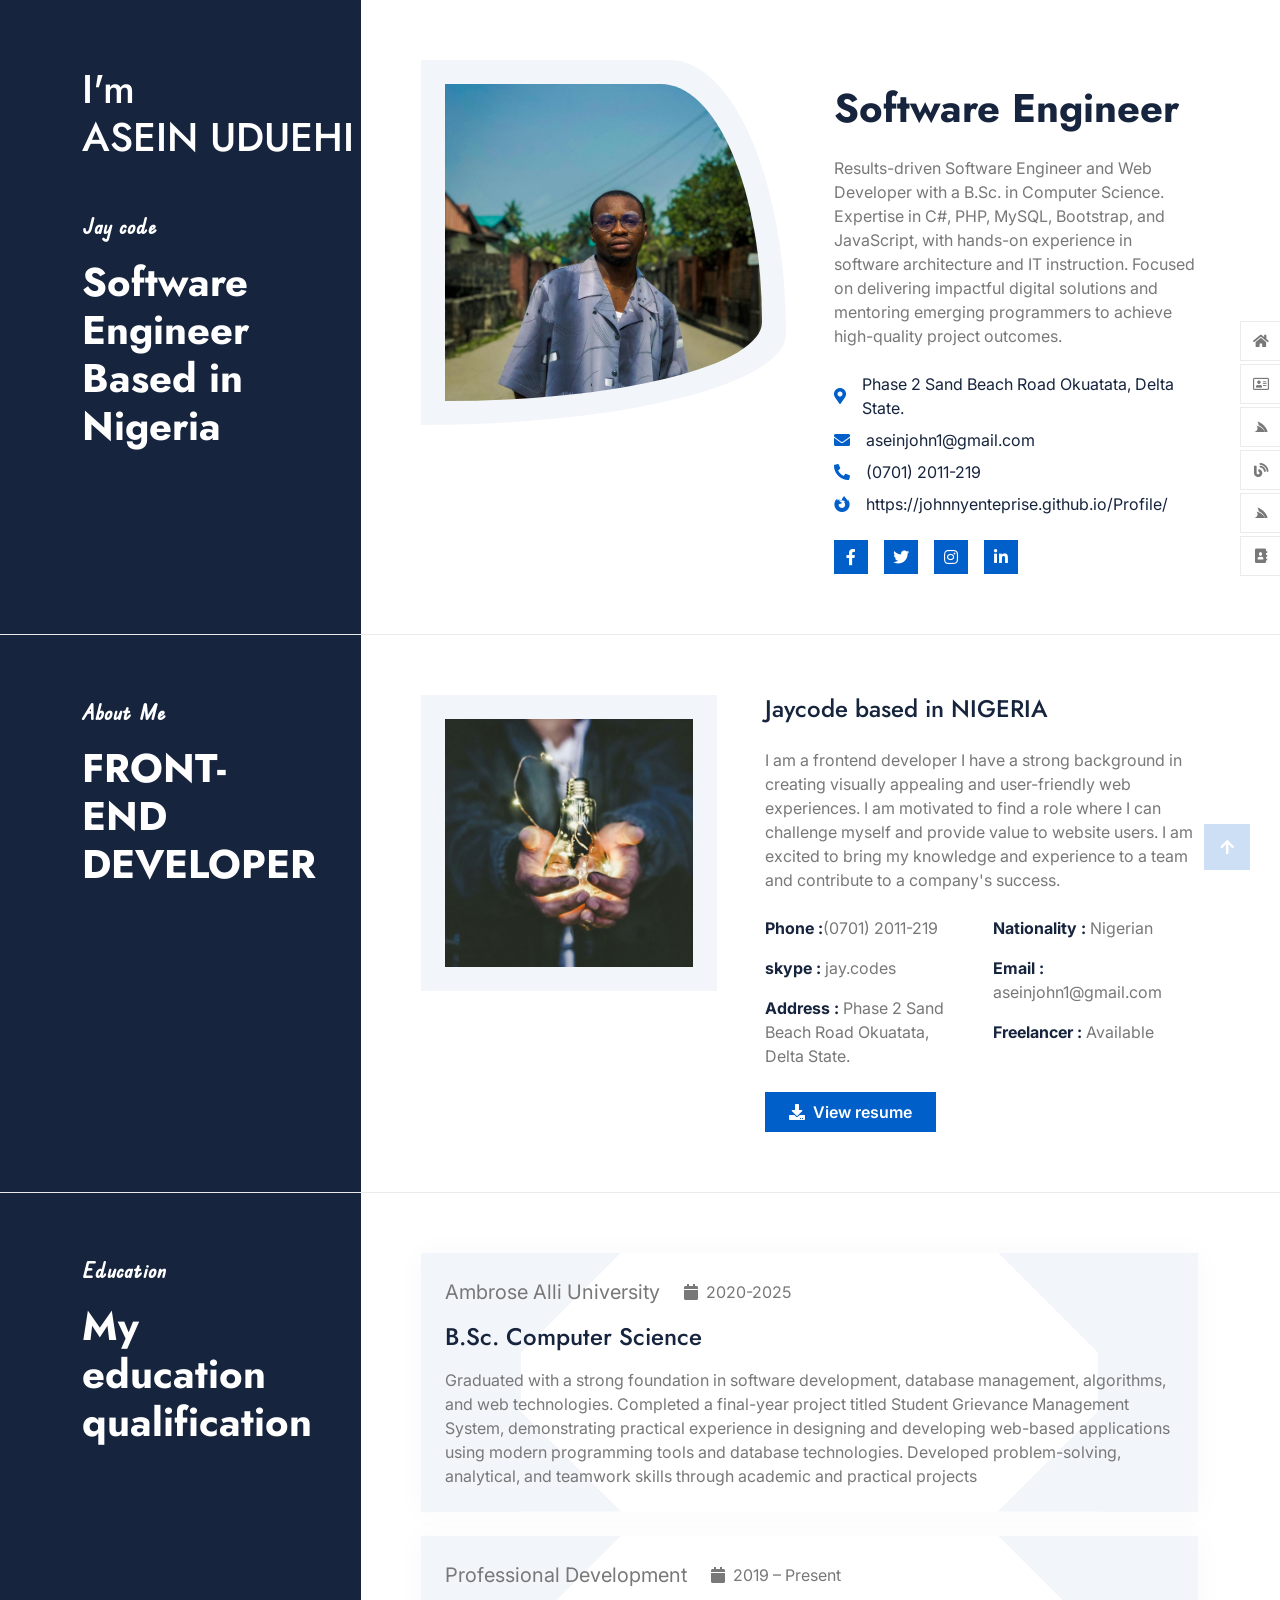
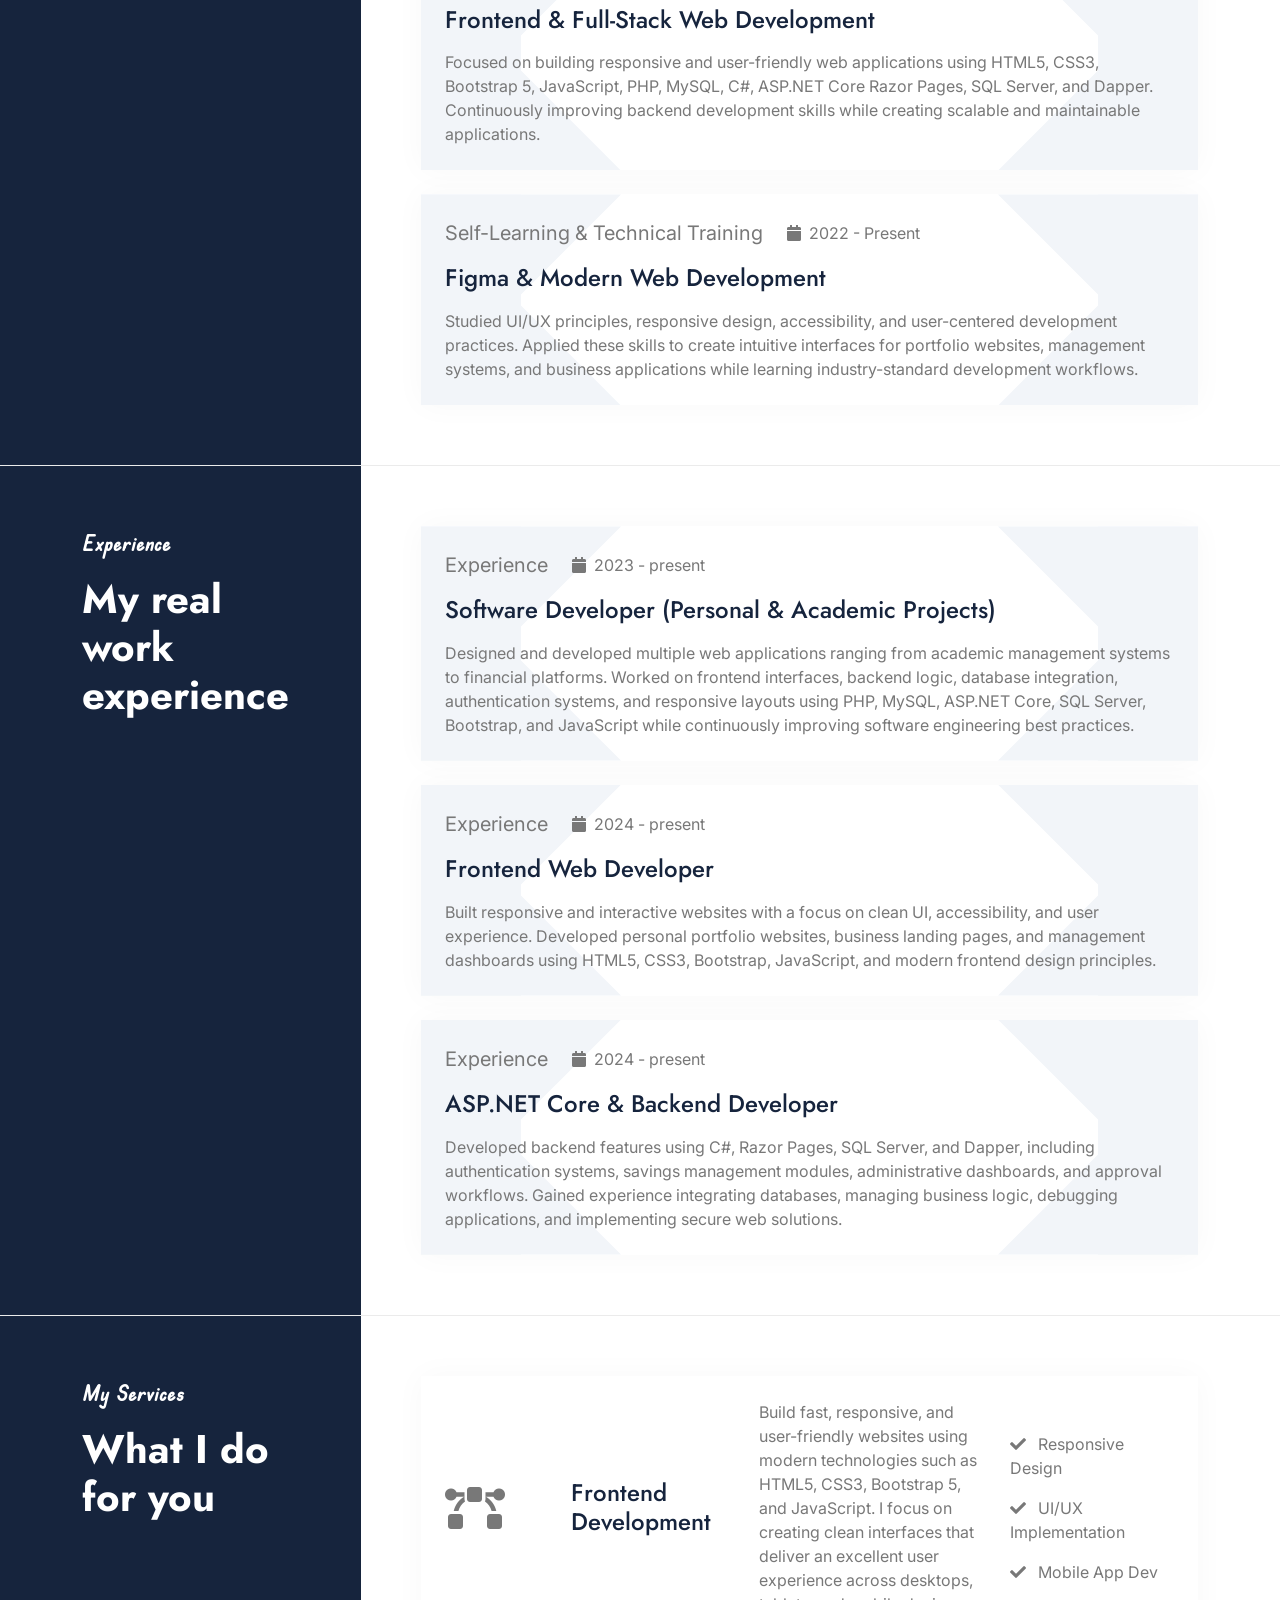
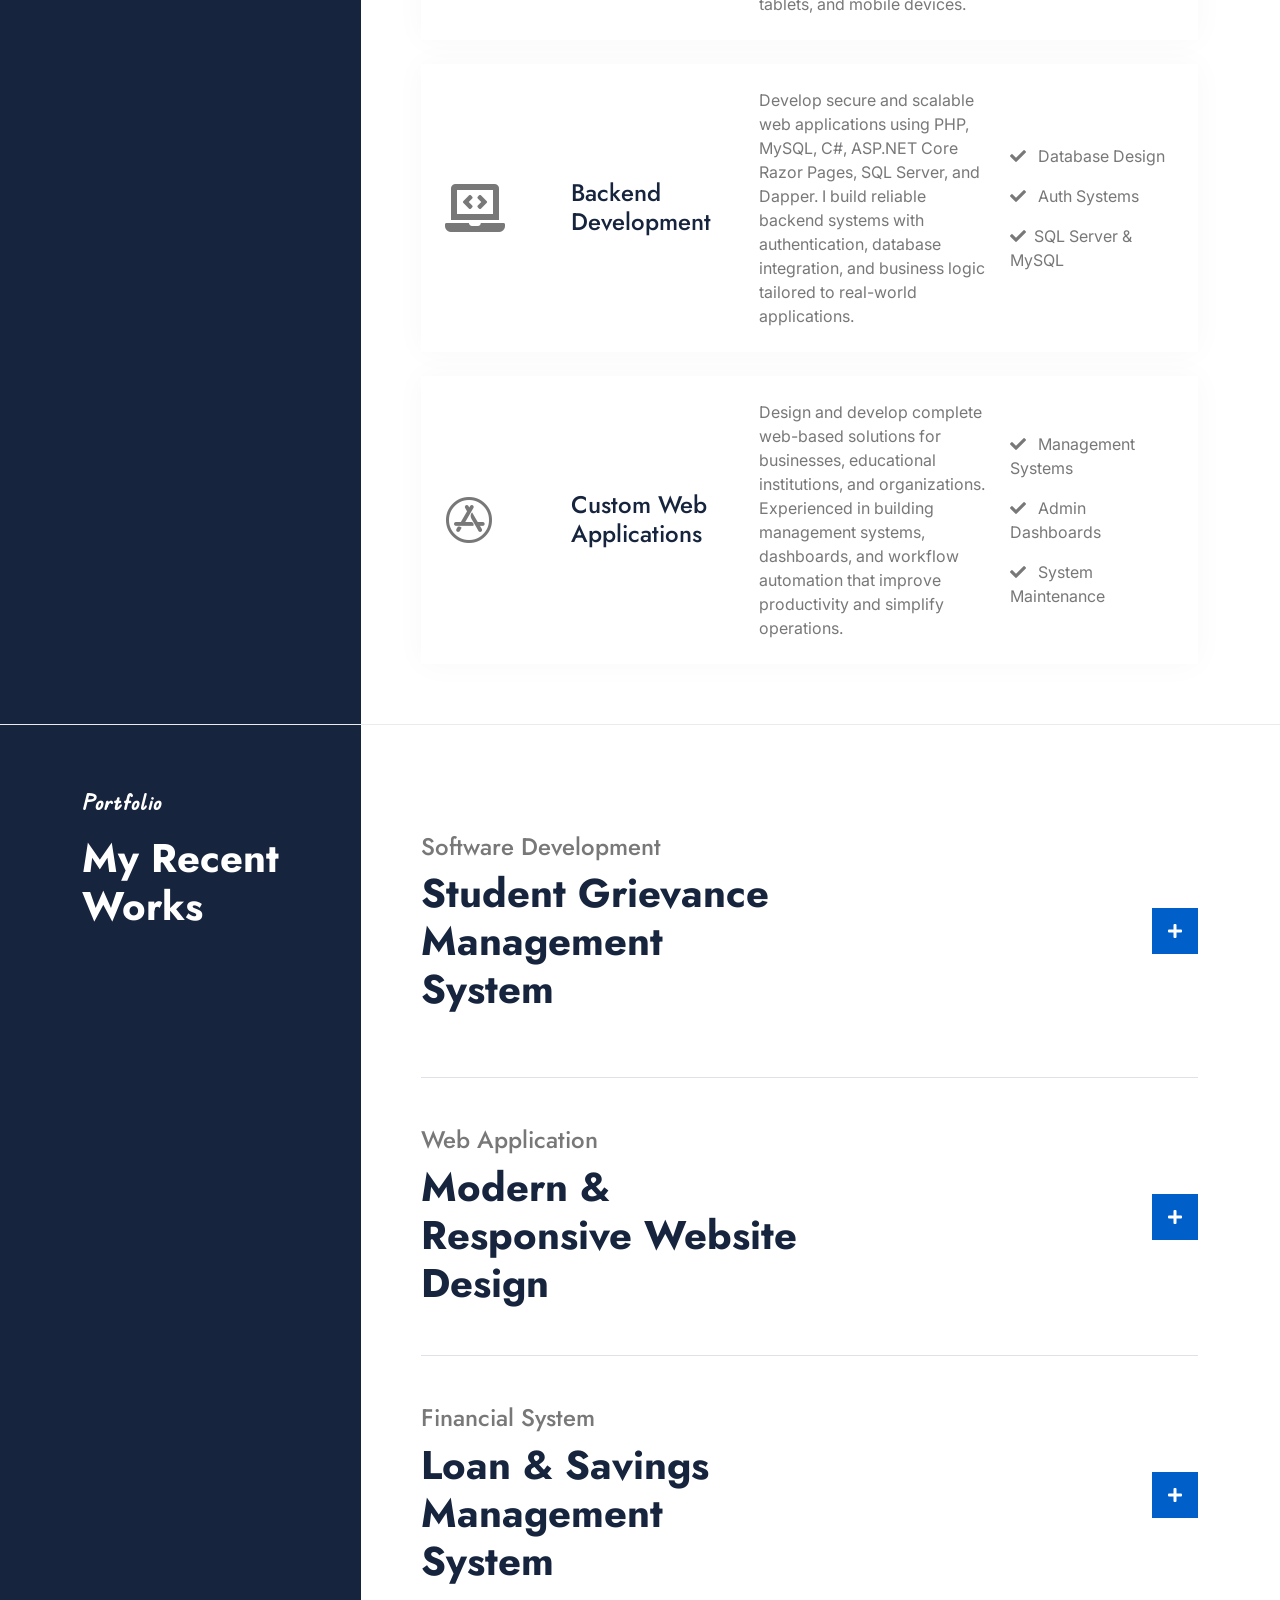
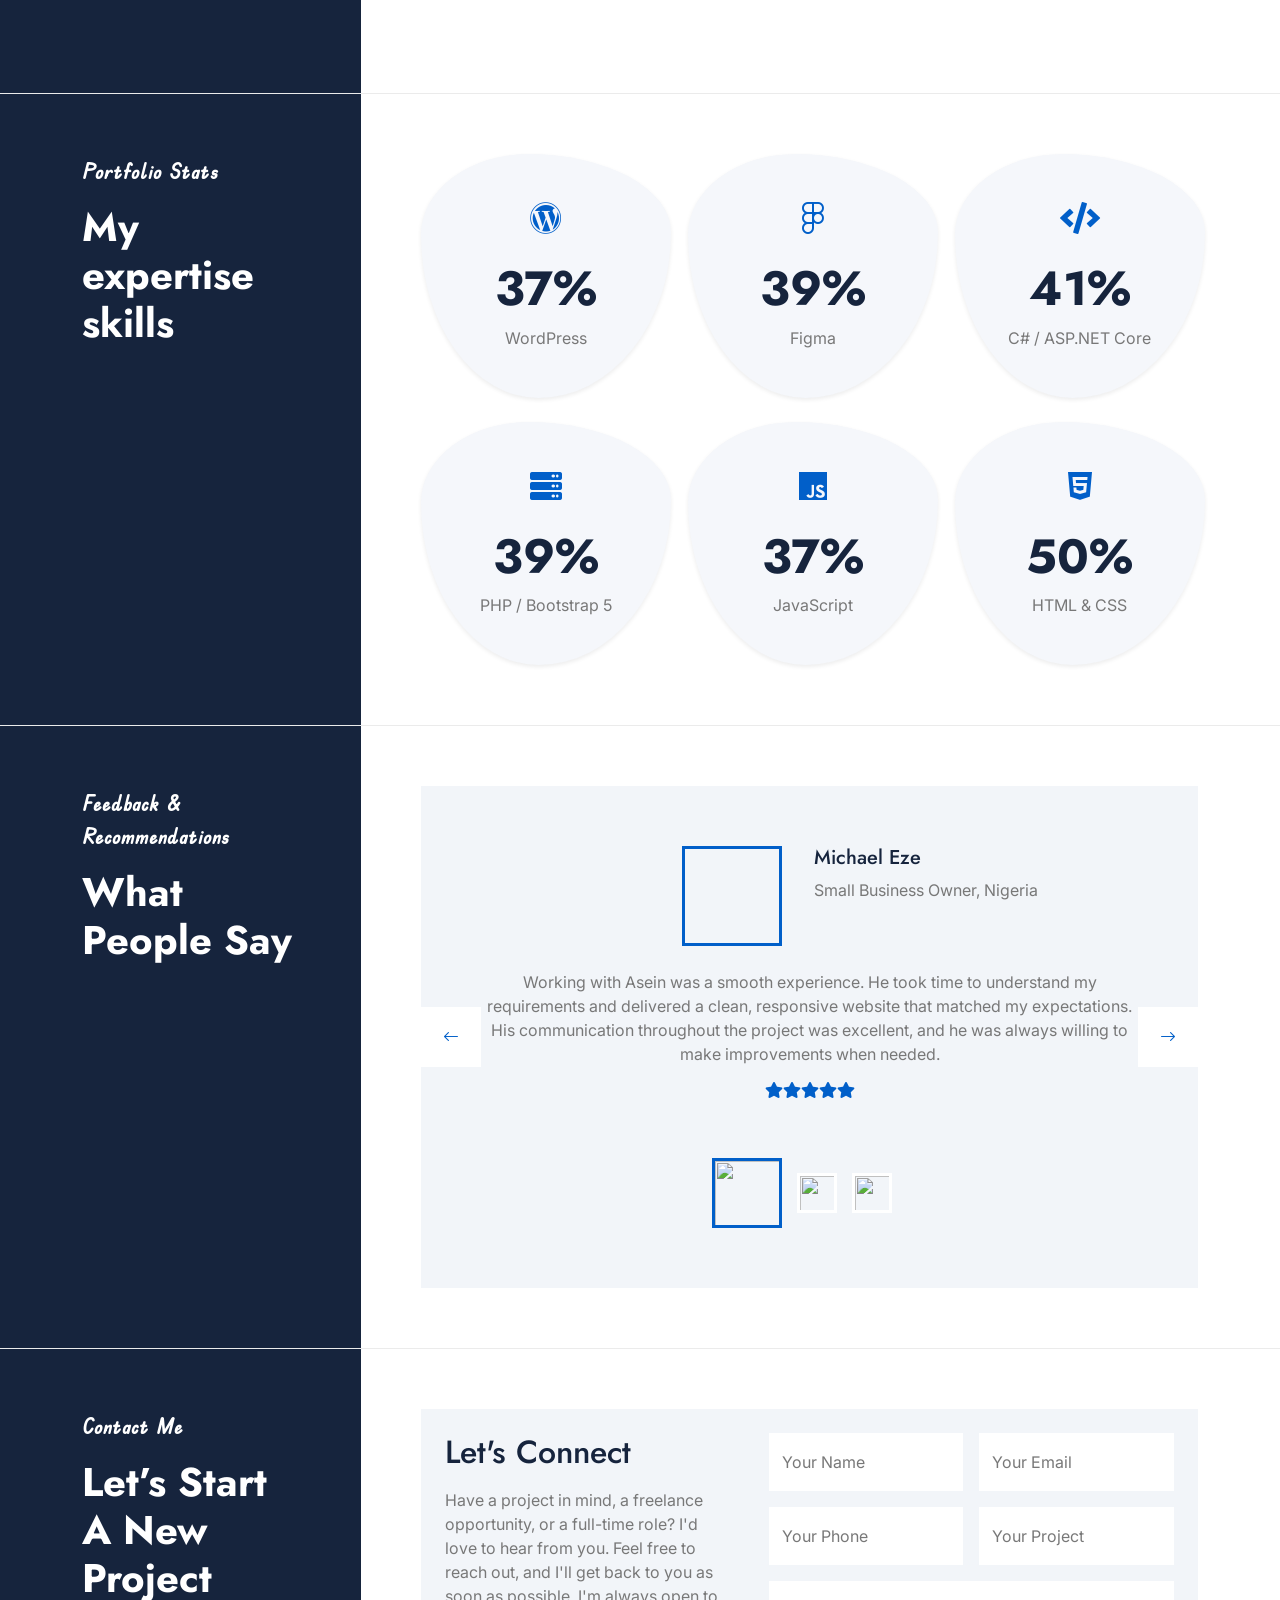
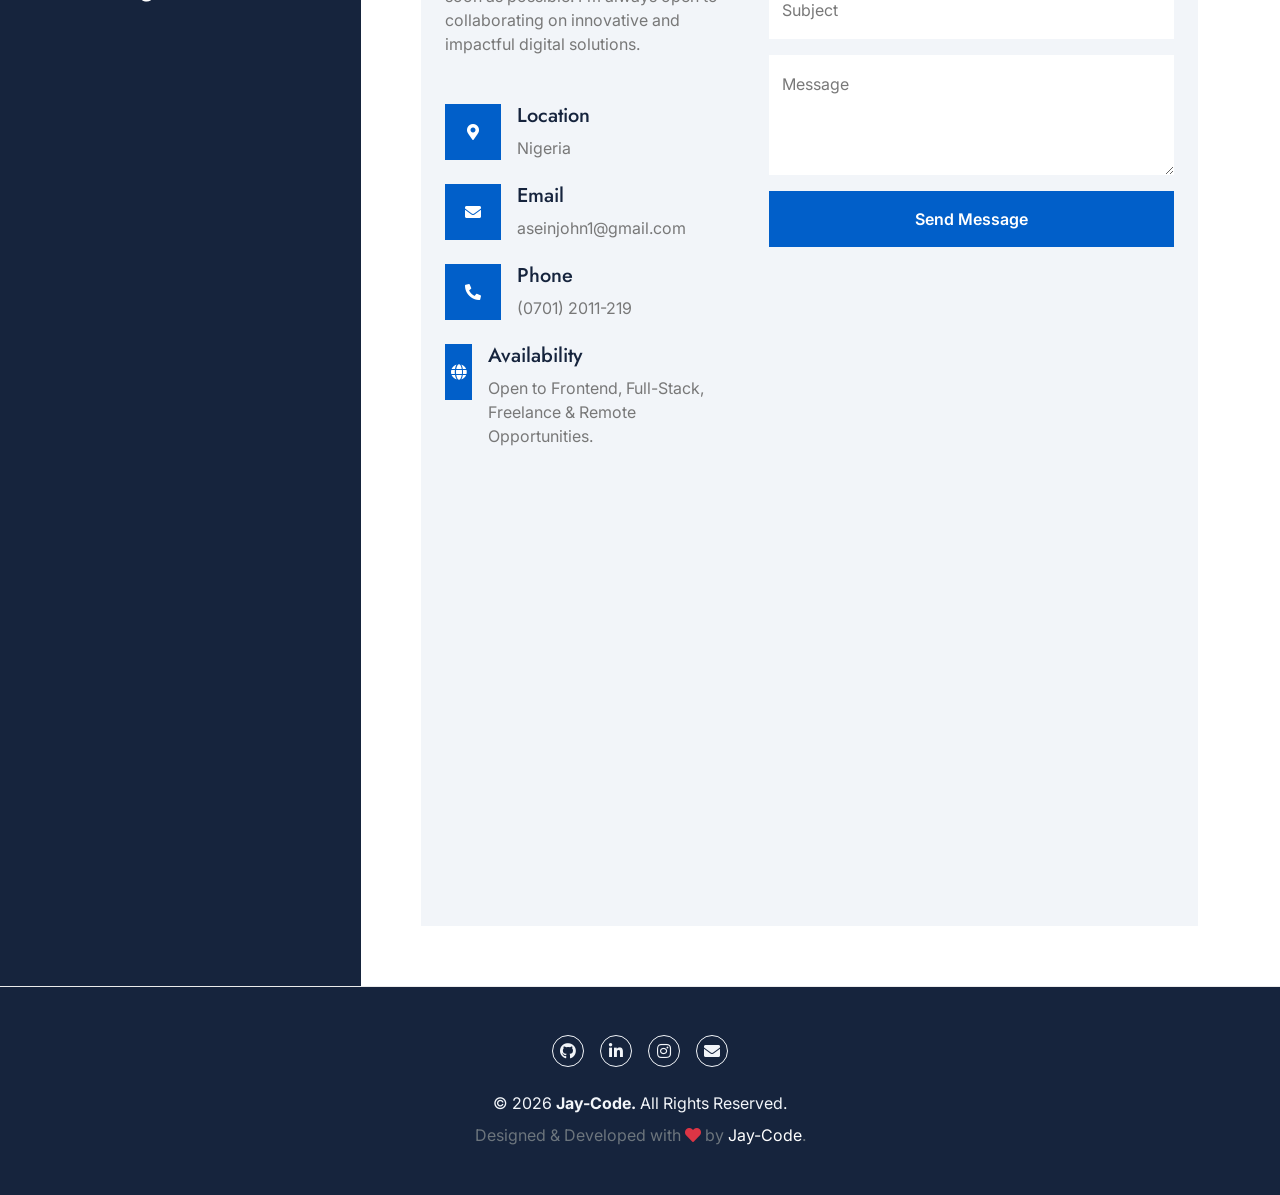
==== commit c392c3ba: "Updated CV" ====
--- a/jaycoat-portfolio/index.html
+++ b/jaycoat-portfolio/index.html
@@ -282,8 +282,8 @@
                                             Available</p>
                                     </div>
                                 </div>
-                                <a href="https://docs.google.com/document/d/1QkVNBqqzYE8XVOeIa-TASbhjS-wvvCAhAYAEY6Vga-4/edit?usp=sharing"
-                                    class="btn btn-primary py-2 px-4"> <i class="fas fa-download me-2"></i>View
+                                <a href="https://drive.google.com/file/d/1knpLcy4MS1WKROEhvCLI3vRjtFiivadV/view?usp=sharing" target="_blank" rel="noopener noreferrer"
+                                    class="btn btn-primary py-2 px-4"> <i class="fas fa-download me-2"> </i>View
                                     resume</a>
                             </div>
                         </div>
